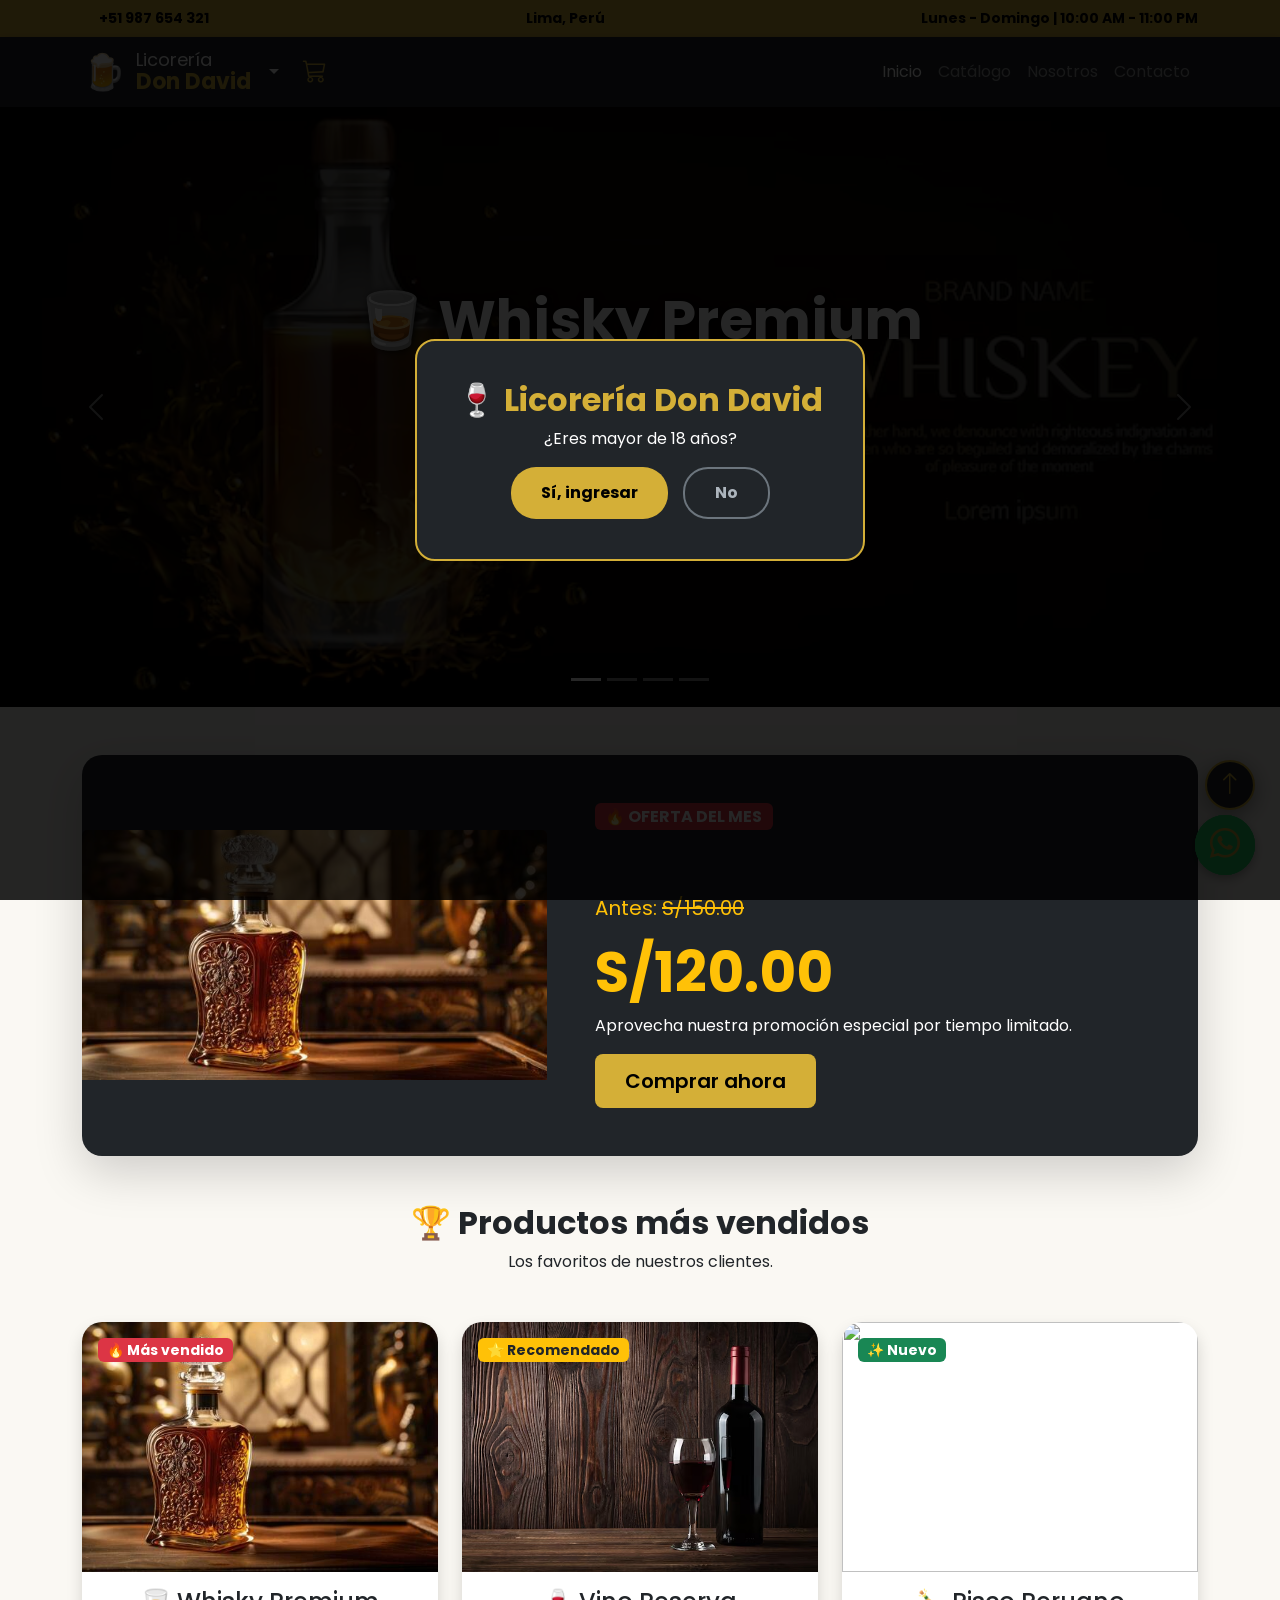
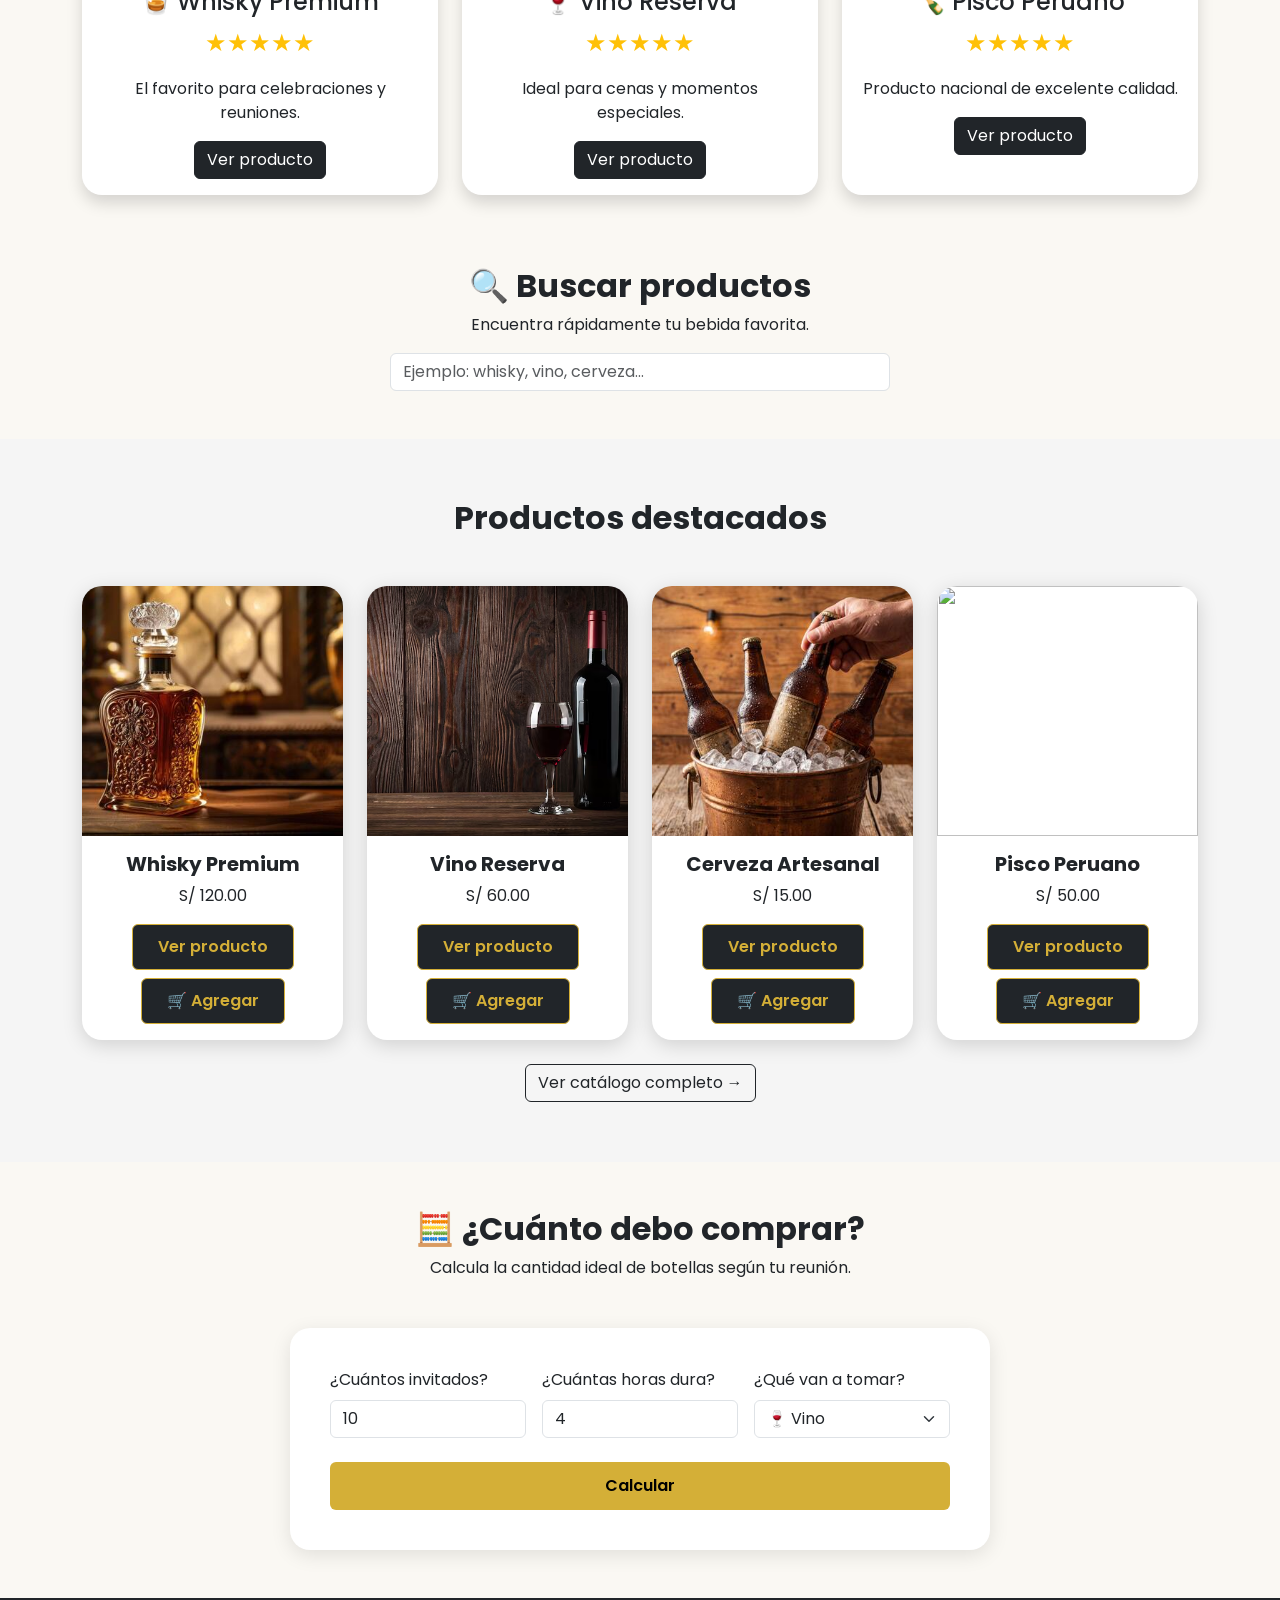
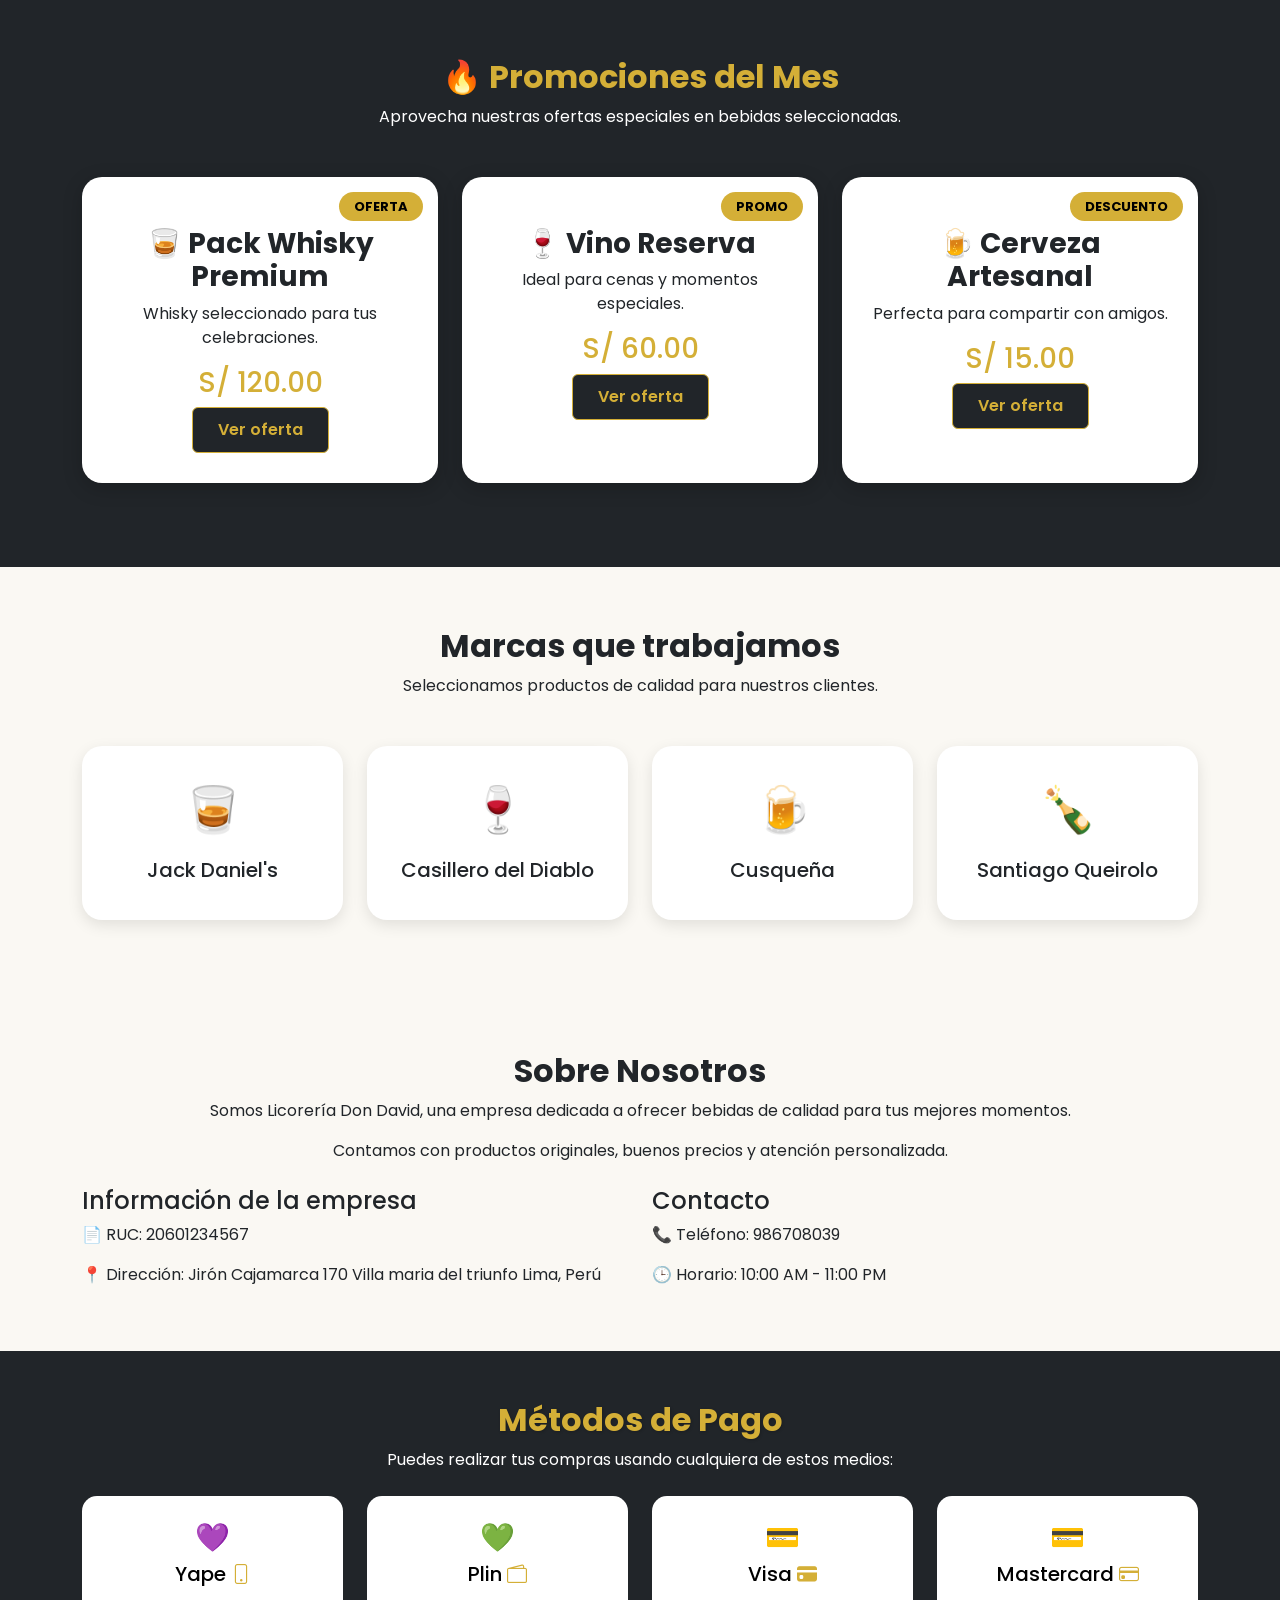
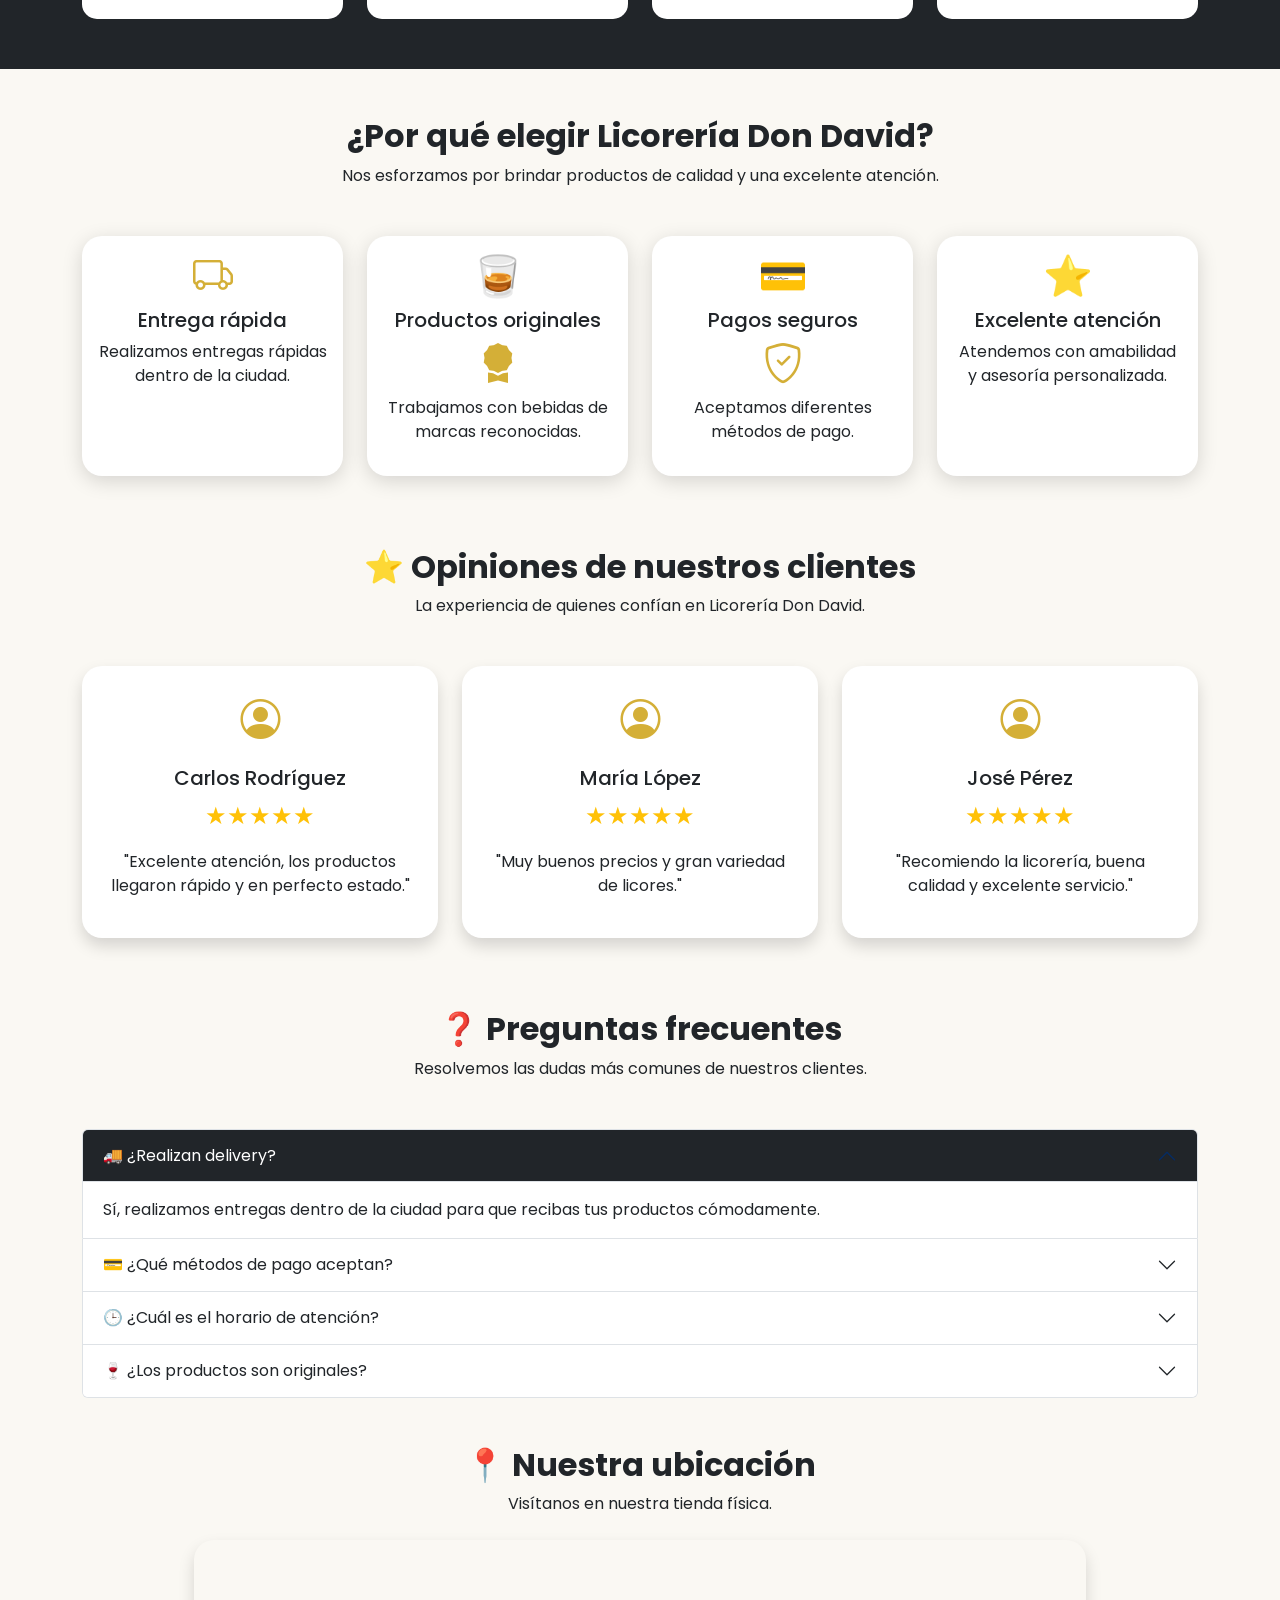
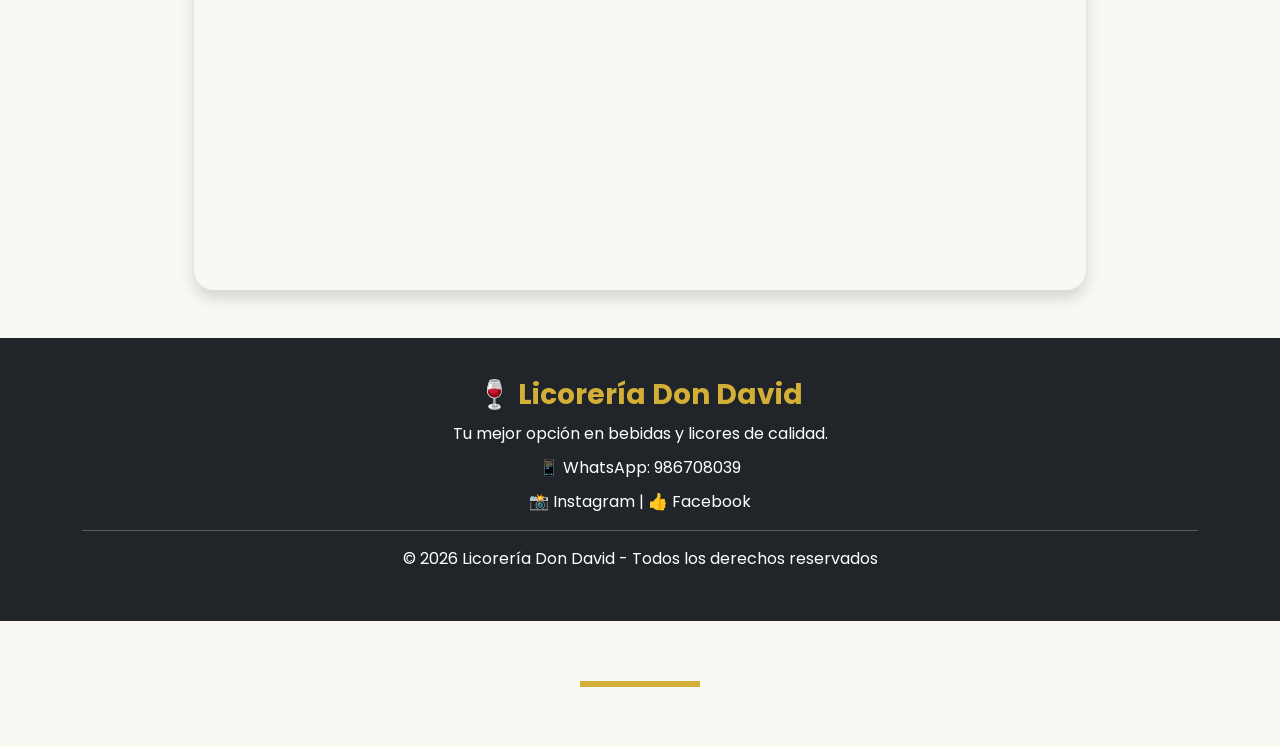
==== index.html @ 9a4f680a "Borrando 4 pag viejas" ====
<!DOCTYPE html>
<html lang="es">

<head>
    <meta charset="UTF-8">
    <meta name="viewport" content="width=device-width, initial-scale=1.0">

    <title>Licorería Don David</title>
    <link rel="icon" type="image/svg+xml" href="favicon.svg">
    
    

    <!-- Bootstrap -->
    <link href="https://cdn.jsdelivr.net/npm/bootstrap@5.3.7/dist/css/bootstrap.min.css" rel="stylesheet">
<!-- Bootstrap Icons -->

<link rel="stylesheet" href="https://cdn.jsdelivr.net/npm/bootstrap-icons@1.11.3/font/bootstrap-icons.min.css">
    <!-- Fuente Google -->
<link rel="preconnect" href="https://fonts.googleapis.com">
<link rel="preconnect" href="https://fonts.gstatic.com" crossorigin>

<link href="https://fonts.googleapis.com/css2?family=Poppins:wght@300;400;500;600;700&display=swap" rel="stylesheet">
    <!-- CSS -->
    <link rel="stylesheet" href="style.css">
</head>

<body>
    <!-- AVISO DE EDAD -->

<div id="avisoEdad">

    <div class="aviso-contenido">

        <h2>
            🍷 Licorería Don David
        </h2>

        <p>
            ¿Eres mayor de 18 años?
        </p>

        <div class="aviso-botones">

            <button onclick="aceptarEdad()">
                Sí, ingresar
            </button>

            <button onclick="rechazarEdad()" class="btn-no-edad">
                No
            </button>

        </div>

    </div>

</div>

    <!-- BARRA SUPERIOR -->

<div class="top-bar">

    <div class="container d-flex justify-content-between">

        <span>
<i class="bi bi-telephone-fill"></i>
+51 987 654 321
</span>

<span>
<i class="bi bi-geo-alt-fill"></i>
Lima, Perú
</span>

<span>
<i class="bi bi-clock-fill"></i>
Lunes - Domingo | 10:00 AM - 11:00 PM
</span>

    </div>

</div>

    <!-- MENÚ -->
    <nav class="navbar navbar-expand-lg navbar-dark bg-dark">
        <div class="container">

            <div class="dropdown">

                <a class="navbar-brand logo dropdown-toggle" href="#" role="button" data-bs-toggle="dropdown" aria-expanded="false">

    <span class="logo-icon">
        🍺
    </span>

    <span>
        Licorería
        <strong>
            Don David
        </strong>
    </span>

</a>

                <!-- Contenido (dirección, WhatsApp, horario) lo llena partials.js -->
                <ul class="dropdown-menu dropdown-menu-contacto"></ul>

            </div>

            <button type="button" class="btn-carrito" data-bs-toggle="offcanvas" data-bs-target="#offcanvasCarrito">
                <i class="bi bi-cart3"></i>
                <span class="carrito-contador" id="carritoContador">0</span>
            </button>

            <button class="navbar-toggler" type="button" data-bs-toggle="collapse" data-bs-target="#menu">
                <span class="navbar-toggler-icon"></span>
            </button>

            <div class="collapse navbar-collapse" id="menu">

                <ul class="navbar-nav ms-auto">

                    <li class="nav-item">
                        <a class="nav-link active" href="#inicio">
    Inicio
</a>
                    </li>

                    <li class="nav-item">
                        <a class="nav-link" href="catalogo.html">
    Catálogo
</a>
                    </li>

                    <li class="nav-item">
                        <a class="nav-link" href="#nosotros">
    Nosotros
</a>
                    </li>

                    <li class="nav-item">
                        <a class="nav-link" href="#contacto">
    Contacto
</a>
                    </li>

                </ul>

            </div>

        </div>
    </nav>

    <!-- BANNER PRINCIPAL -->

<!-- CARRUSEL PRINCIPAL -->

<section id="inicio">

<div id="carouselLicoreria" 
class="carousel slide carousel-fade"
data-bs-ride="carousel"
data-bs-interval="4000">

<!-- INDICADORES -->

<div class="carousel-indicators">

<button type="button" 
data-bs-target="#carouselLicoreria"
data-bs-slide-to="0"
class="active">
</button>

<button type="button" 
data-bs-target="#carouselLicoreria"
data-bs-slide-to="1">
</button>

<button type="button" 
data-bs-target="#carouselLicoreria"
data-bs-slide-to="2">
</button>

<button type="button" 
data-bs-target="#carouselLicoreria"
data-bs-slide-to="3">
</button>

</div>

<!-- IMÁGENES -->

<div class="carousel-inner">

<div class="carousel-item active">

<img src="imagenes/banner.jpg"
class="d-block w-100 hero-img">

<div class="carousel-caption">

<h1>
🥃 Whisky Premium
</h1>

<p>
Calidad para tus mejores momentos
</p>

<a href="producto.html?id=whisky"
class="btn btn-warning btn-lg">

Comprar ahora

</a>

</div>

</div>

<div class="carousel-item">

<img src="imagenes/vinoobanner.jpg"
class="d-block w-100 hero-img">

<div class="carousel-caption">

<h1>
🍷 Licorería Don David
</h1>

<p>
Vinos seleccionados para tus mejores momentos
</p>

<a href="#productos"
class="btn btn-warning btn-lg">

Ver productos

</a>

</div>

</div>

<div class="carousel-item">

<img src="imagenes/piscobanner.jpg"
class="d-block w-100 hero-img">

<div class="carousel-caption">

<h1>
🍾 Licorería Don David
</h1>

<p>
Piscos peruanos de calidad para tus mejores momentos
</p>

<a href="#productos"
class="btn btn-warning btn-lg">

Ver productos

</a>

</div>

</div>

<div class="carousel-item">

<img src="imagenes/cervezabanner.jpg"
class="d-block w-100 hero-img">

<div class="carousel-caption">

<h1>
🍺 Licorería Don David
</h1>

<p>
Cervezas seleccionadas para disfrutar cada momento
</p>

<a href="#productos"
class="btn btn-warning btn-lg">

Ver productos

</a>

</div>

</div>

</div>

<!-- BOTONES LATERALES -->

<button class="carousel-control-prev"
type="button"
data-bs-target="#carouselLicoreria"
data-bs-slide="prev">

<span class="carousel-control-prev-icon"></span>

</button>

<button class="carousel-control-next"
type="button"
data-bs-target="#carouselLicoreria"
data-bs-slide="next">

<span class="carousel-control-next-icon"></span>

</button>

</div>

</section>
<!-- OFERTA DEL MES -->

<section class="container my-5">

    <div class="card bg-dark text-white border-0 shadow-lg">

        <div class="row g-0 align-items-center">

            <div class="col-md-5">

                <img src="imagenes/wizky.jpg"
class="card-img-top">

            </div>

            <div class="col-md-7">

                <div class="card-body p-5">

                    <span class="badge bg-danger fs-6 mb-3">
                        🔥 OFERTA DEL MES
                    </span>

                    <h2 class="fw-bold">
                        Jack Daniel's Old No.7
                    </h2>

                    <p class="fs-5 text-warning">
                        Antes:
                        <del>S/150.00</del>
                    </p>

                    <h1 class="display-4 text-warning fw-bold">
                        S/120.00
                    </h1>

                    <p>
                        Aprovecha nuestra promoción especial por tiempo limitado.
                    </p>

                    <a href="producto.html?id=whisky"
                    class="btn btn-warning btn-lg">

                        Comprar ahora

                    </a>

                </div>

            </div>

        </div>

    </div>

</section>
<!-- PRODUCTOS MÁS VENDIDOS -->

<section class="container my-5">

    <div class="text-center mb-5">

        <h2>
            🏆 Productos más vendidos
        </h2>

        <p>
            Los favoritos de nuestros clientes.
        </p>

    </div>

    <div class="row">

        <!-- PRODUCTO 1 -->

        <div class="col-md-4 mb-4">

            <div class="card h-100 shadow">

                <span class="badge bg-danger position-absolute m-3">
                    🔥 Más vendido
                </span>

                <img src="imagenes/wizky.jpg"
class="card-img-top">

                <div class="card-body text-center">

                    <h4>
                        🥃 Whisky Premium
                    </h4>

                    <p class="text-warning fs-4">

                        ★★★★★

                    </p>

                    <p>
                        El favorito para celebraciones y reuniones.
                    </p>

                    <a href="producto.html?id=whisky"
                    class="btn btn-dark">

                        Ver producto

                    </a>

                </div>

            </div>

        </div>

        <!-- PRODUCTO 2 -->

        <div class="col-md-4 mb-4">

            <div class="card h-100 shadow">

                <span class="badge bg-warning text-dark position-absolute m-3">
                    ⭐ Recomendado
                </span>

                <img src="imagenes/vinoki.jpg"
class="card-img-top">

                <div class="card-body text-center">

                    <h4>
                        🍷 Vino Reserva
                    </h4>

                    <p class="text-warning fs-4">

                        ★★★★★

                    </p>

                    <p>
                        Ideal para cenas y momentos especiales.
                    </p>

                    <a href="producto.html?id=vino"
                    class="btn btn-dark">

                        Ver producto

                    </a>

                </div>

            </div>

        </div>

        <!-- PRODUCTO 3 -->

        <div class="col-md-4 mb-4">

            <div class="card h-100 shadow">

                <span class="badge bg-success position-absolute m-3">

                    ✨ Nuevo

                </span>

                <img src="imagenes/piscano.png"
class="card-img-top">

                <div class="card-body text-center">

                    <h4>
                        🍾 Pisco Peruano
                    </h4>

                    <p class="text-warning fs-4">

                        ★★★★★

                    </p>

                    <p>
                        Producto nacional de excelente calidad.
                    </p>

                    <a href="producto.html?id=pisco"
                    class="btn btn-dark">

                        Ver producto

                    </a>

                </div>

            </div>

        </div>

    </div>

</section>
<!-- BUSCADOR DE PRODUCTOS -->

<section class="container my-5">

    <div class="text-center">

        <h2>
            🔍 Buscar productos
        </h2>

        <p>
            Encuentra rápidamente tu bebida favorita.
        </p>

        <input 
        type="text"
        id="buscador"
        class="form-control mx-auto"
        placeholder="Ejemplo: whisky, vino, cerveza..."
        style="max-width:500px;">

    </div>

</section>
<!-- PRODUCTOS -->
<!-- Las tarjetas ya NO están escritas a mano aquí: script.js las
     dibuja dentro de #grillaProductos a partir del arreglo
     PRODUCTOS (y, más adelante, de Supabase). Así, agregar un
     producto nuevo es agregar una línea en script.js (o una fila
     en Supabase) en vez de copiar y pegar una tarjeta entera. -->

<section class="productos" id="productos">

    <div class="container">

        <h2 class="text-center mb-5">
            Productos destacados
        </h2>

        <div class="row" id="grillaProductos">
            <!-- JS: renderizarGrillaProductos() en script.js -->
        </div>

        <div class="text-center mt-4">
            <a href="catalogo.html" class="btn btn-outline-dark">Ver catálogo completo →</a>
        </div>

    </div>

</section>
<!-- CALCULADORA: ¿CUÁNTO DEBO COMPRAR? -->

<section class="container my-5" id="calculadora">

    <div class="text-center mb-5">
        <h2>🧮 ¿Cuánto debo comprar?</h2>
        <p>Calcula la cantidad ideal de botellas según tu reunión.</p>
    </div>

    <div class="calculadora-card mx-auto">

        <div class="row g-3">

            <div class="col-md-4">
                <label class="form-label" for="calcInvitados">¿Cuántos invitados?</label>
                <input type="number" id="calcInvitados" class="form-control" min="1" value="10">
            </div>

            <div class="col-md-4">
                <label class="form-label" for="calcHoras">¿Cuántas horas dura?</label>
                <input type="number" id="calcHoras" class="form-control" min="1" value="4">
            </div>

            <div class="col-md-4">
                <label class="form-label" for="calcTipo">¿Qué van a tomar?</label>
                <select id="calcTipo" class="form-select">
                    <option value="vino">🍷 Vino</option>
                    <option value="whisky">🥃 Whisky</option>
                    <option value="pisco">🍾 Pisco</option>
                    <option value="cerveza">🍺 Cerveza</option>
                </select>
            </div>

        </div>

        <button type="button" class="btn btn-warning w-100 mt-4" id="btnCalcular">Calcular</button>

        <div id="resultadoCalculadora" class="resultado-calculadora mt-4" style="display:none;"></div>

    </div>

</section>
<!-- PROMOCIONES DEL MES -->

<section class="promociones">

    <div class="container">

        <div class="text-center mb-5">

            <h2>
                🔥 Promociones del Mes
            </h2>

            <p>
                Aprovecha nuestras ofertas especiales en bebidas seleccionadas.
            </p>

        </div>

        <div class="row">

            <div class="col-md-4 mb-4">

                <div class="promo-card">

                    <span class="etiqueta">
                        OFERTA
                    </span>

                    <h3>
                        🥃 Pack Whisky Premium
                    </h3>

                    <p>
                        Whisky seleccionado para tus celebraciones.
                    </p>

                    <h4>
                        S/ 120.00
                    </h4>

                    <a href="producto.html?id=whisky" class="btn btn-producto">
                        Ver oferta
                    </a>

                </div>

            </div>

            <div class="col-md-4 mb-4">

                <div class="promo-card">

                    <span class="etiqueta">
                        PROMO
                    </span>

                    <h3>
                        🍷 Vino Reserva
                    </h3>

                    <p>
                        Ideal para cenas y momentos especiales.
                    </p>

                    <h4>
                        S/ 60.00
                    </h4>

                    <a href="producto.html?id=vino" class="btn btn-producto">
                        Ver oferta
                    </a>

                </div>

            </div>

            <div class="col-md-4 mb-4">

                <div class="promo-card">

                    <span class="etiqueta">
                        DESCUENTO
                    </span>

                    <h3>
                        🍺 Cerveza Artesanal
                    </h3>

                    <p>
                        Perfecta para compartir con amigos.
                    </p>

                    <h4>
                        S/ 15.00
                    </h4>

                    <a href="producto.html?id=cerveza" class="btn btn-producto">
                        Ver oferta
                    </a>

                </div>

            </div>

        </div>

    </div>

</section>
<!-- MARCAS -->

<section class="marcas">

    <div class="container text-center">

        <h2>
            Marcas que trabajamos
        </h2>

        <p>
            Seleccionamos productos de calidad para nuestros clientes.
        </p>

        <div class="row mt-5">

            <div class="col-md-3 mb-4">

                <div class="marca-card">

                    🥃

                    <h5>
                        Jack Daniel's
                    </h5>

                </div>

            </div>

            <div class="col-md-3 mb-4">

                <div class="marca-card">

                    🍷

                    <h5>
                        Casillero del Diablo
                    </h5>

                </div>

            </div>

            <div class="col-md-3 mb-4">

                <div class="marca-card">

                    🍺

                    <h5>
                        Cusqueña
                    </h5>

                </div>

            </div>

            <div class="col-md-3 mb-4">

                <div class="marca-card">

                    🍾

                    <h5>
                        Santiago Queirolo
                    </h5>

                </div>

            </div>

        </div>

    </div>

</section>

<!-- SOBRE NOSOTROS -->

<section class="container my-5" id="nosotros">

    <div class="text-center">

        <h2>
            Sobre Nosotros
        </h2>

        <p>
            Somos Licorería Don David, una empresa dedicada
            a ofrecer bebidas de calidad para tus mejores momentos.
        </p>

        <p>
            Contamos con productos originales, buenos precios
            y atención personalizada.
        </p>

    </div>

    <div class="row mt-4">

        <div class="col-md-6">

            <h4>
                Información de la empresa
            </h4>

            <p>
                📄 RUC: 20601234567
            </p>

            <p>
                📍 Dirección: Jirón Cajamarca 170 Villa maria del triunfo Lima, Perú
            </p>

        </div>

        <div class="col-md-6">

            <h4>
                Contacto
            </h4>

            <p>
                📞 Teléfono: 986708039
            </p>

            <p>
                🕒 Horario: 10:00 AM - 11:00 PM
            </p>

        </div>

    </div>

</section>

<!-- METODOS DE PAGO -->

<section class="pagos">

    <div class="container text-center">

        <h2 class="titulo-dorado">
    Métodos de Pago
</h2>

        <p>
            Puedes realizar tus compras usando cualquiera de estos medios:
        </p>

        <div class="row mt-4">

            <div class="col-md-3">

                <div class="pago-card">

                    <h3>
                        💜
                        
                    </h3>

                    <h5>
                        Yape
                        <i class="bi bi-phone"></i>
                    </h5>

                </div>

            </div>

            <div class="col-md-3">

                <div class="pago-card">

                    <h3>
                        💚
                        
                    </h3>

                    <h5>
                        Plin
                        <i class="bi bi-wallet2"></i>
                    </h5>

                </div>

            </div>

            <div class="col-md-3">

                <div class="pago-card">

                    <h3>
                        💳
                    </h3>

                    <h5>
                        Visa
                        <i class="bi bi-credit-card-fill"></i>
                    </h5>

                </div>

            </div>

            <div class="col-md-3">

                <div class="pago-card">

                    <h3>
                        💳
                    </h3>

                    <h5>
                        Mastercard
                        <i class="bi bi-credit-card"></i>
                    </h5>

                </div>

            </div>

        </div>

    </div>

</section>

<!-- POR QUÉ ELEGIRNOS -->

<section class="container my-5">

    <div class="text-center">

        <h2>¿Por qué elegir Licorería Don David?</h2>

        <p class="mb-5">
            Nos esforzamos por brindar productos de calidad y una excelente atención.
        </p>

    </div>

    <div class="row text-center">

        <div class="col-md-3 mb-4">

            <div class="card h-100 p-3">

                <h1>
<i class="bi bi-truck"></i>
</h1>

                <h5>Entrega rápida</h5>
                

                <p>Realizamos entregas rápidas dentro de la ciudad.</p>

            </div>

        </div>

        <div class="col-md-3 mb-4">

            <div class="card h-100 p-3">

                <h1>🥃</h1>

                <h5>Productos originales</h5>
                <h1>
<i class="bi bi-award-fill"></i>
</h1>

                <p>Trabajamos con bebidas de marcas reconocidas.</p>

            </div>

        </div>

        <div class="col-md-3 mb-4">

            <div class="card h-100 p-3">

                <h1>💳</h1>

                <h5>Pagos seguros</h5>
                <h1>
<i class="bi bi-shield-check"></i>
</h1>

                <p>Aceptamos diferentes métodos de pago.</p>

            </div>

        </div>

        <div class="col-md-3 mb-4">

            <div class="card h-100 p-3">

                <h1>⭐</h1>

                <h5>Excelente atención</h5>
                

                <p>Atendemos con amabilidad y asesoría personalizada.</p>

            </div>

        </div>

    </div>

</section>
<!-- TESTIMONIOS -->

<section class="container my-5">

    <div class="text-center mb-5">

        <h2>
            ⭐ Opiniones de nuestros clientes
        </h2>

        <p>
            La experiencia de quienes confían en Licorería Don David.
        </p>

    </div>

    <div class="row">

        <div class="col-md-4 mb-4">

            <div class="card shadow h-100 p-4 text-center">

                <div class="mb-3">

                    <i class="bi bi-person-circle fs-1"></i>

                </div>

                <h5>
                    Carlos Rodríguez
                </h5>

                <p class="text-warning fs-4">
                    ★★★★★
                </p>

                <p>
                    "Excelente atención, los productos llegaron
                    rápido y en perfecto estado."
                </p>

            </div>

        </div>

        <div class="col-md-4 mb-4">

            <div class="card shadow h-100 p-4 text-center">

                <div class="mb-3">

                    <i class="bi bi-person-circle fs-1"></i>

                </div>

                <h5>
                    María López
                </h5>

                <p class="text-warning fs-4">
                    ★★★★★
                </p>

                <p>
                    "Muy buenos precios y gran variedad
                    de licores."
                </p>

            </div>

        </div>

        <div class="col-md-4 mb-4">

            <div class="card shadow h-100 p-4 text-center">

                <div class="mb-3">

                    <i class="bi bi-person-circle fs-1"></i>

                </div>

                <h5>
                    José Pérez
                </h5>

                <p class="text-warning fs-4">
                    ★★★★★
                </p>

                <p>
                    "Recomiendo la licorería, buena calidad
                    y excelente servicio."
                </p>

            </div>

        </div>

    </div>

</section>
<!-- PREGUNTAS FRECUENTES -->

<section class="container my-5">

    <div class="text-center mb-5">

        <h2>
            ❓ Preguntas frecuentes
        </h2>

        <p>
            Resolvemos las dudas más comunes de nuestros clientes.
        </p>

    </div>

    <div class="accordion" id="preguntas">

        <!-- PREGUNTA 1 -->

        <div class="accordion-item">

            <h2 class="accordion-header">

                <button class="accordion-button"
                type="button"
                data-bs-toggle="collapse"
                data-bs-target="#pregunta1">

                    🚚 ¿Realizan delivery?

                </button>

            </h2>

            <div id="pregunta1"
            class="accordion-collapse collapse show"
            data-bs-parent="#preguntas">

                <div class="accordion-body">

                    Sí, realizamos entregas dentro de la ciudad
                    para que recibas tus productos cómodamente.

                </div>

            </div>

        </div>

        <!-- PREGUNTA 2 -->

        <div class="accordion-item">

            <h2 class="accordion-header">

                <button class="accordion-button collapsed"
                type="button"
                data-bs-toggle="collapse"
                data-bs-target="#pregunta2">

                    💳 ¿Qué métodos de pago aceptan?

                </button>

            </h2>

            <div id="pregunta2"
            class="accordion-collapse collapse"
            data-bs-parent="#preguntas">

                <div class="accordion-body">

                    Aceptamos Yape, Plin, Visa y Mastercard.

                </div>

            </div>

        </div>

        <!-- PREGUNTA 3 -->

        <div class="accordion-item">

            <h2 class="accordion-header">

                <button class="accordion-button collapsed"
                type="button"
                data-bs-toggle="collapse"
                data-bs-target="#pregunta3">

                    🕒 ¿Cuál es el horario de atención?

                </button>

            </h2>

            <div id="pregunta3"
            class="accordion-collapse collapse"
            data-bs-parent="#preguntas">

                <div class="accordion-body">

                    Atendemos todos los días de
                    10:00 AM a 11:00 PM.

                </div>

            </div>

        </div>

        <!-- PREGUNTA 4 -->

        <div class="accordion-item">

            <h2 class="accordion-header">

                <button class="accordion-button collapsed"
                type="button"
                data-bs-toggle="collapse"
                data-bs-target="#pregunta4">

                    🍷 ¿Los productos son originales?

                </button>

            </h2>

            <div id="pregunta4"
            class="accordion-collapse collapse"
            data-bs-parent="#preguntas">

                <div class="accordion-body">

                    Sí, trabajamos con productos de calidad
                    y marcas reconocidas.

                </div>

            </div>

        </div>

    </div>

</section>
<!-- UBICACIÓN -->

<section class="container my-5">

    <div class="text-center mb-4">

        <h2>
            📍 Nuestra ubicación
        </h2>

        <p>
            Visítanos en nuestra tienda física.
        </p>

    </div>

    <div class="mapa-container mx-auto shadow">

    <iframe 
    src="https://www.google.com/maps?q=Jiron+Cajamarca+170+Villa+Maria+del+Triunfo&output=embed"
    style="border:0;"
    allowfullscreen=""
    loading="lazy">
    </iframe>

</div>

</section>

<!-- FOOTER -->

<footer class="footer" id="contacto">

    <div class="container text-center">

        <h3>
            🍷 Licorería Don David
        </h3>

        <p>
            Tu mejor opción en bebidas y licores de calidad.
        </p>

        <p>
            📱 WhatsApp: 986708039
        </p>

        <p>
            📸 Instagram | 👍 Facebook
        </p>

        <hr>

        <p>
            © 2026 Licorería Don David - Todos los derechos reservados
        </p>

    </div>

</footer>

<!-- CARRITO, WHATSAPP Y VOLVER ARRIBA -->
<!-- Este contenido lo inserta partials.js (mismo panel en las 5 páginas) -->
<div id="widgets-compartidos"></div>

    <!-- Bootstrap JS -->
    <script src="https://cdn.jsdelivr.net/npm/bootstrap@5.3.7/dist/js/bootstrap.bundle.min.js"></script>
    <!-- Supabase (opcional, ver script.js) -->
    <script src="https://cdn.jsdelivr.net/npm/@supabase/supabase-js@2"></script>
    <script src="config.js"></script>
    <script src="partials.js"></script>
    <script src="script.js"></script>
    <!-- <script src="script.js"></script> -->
 
    <hr class="separador">
</body>

</html>
---- style.css ----
body {

    font-family: Arial, sans-serif;

}


/* BANNER */

.hero{

    background:
    linear-gradient(rgba(0,0,0,.65),rgba(0,0,0,.65)),
    url("imagenes/banner.jpg");

    background-size:cover;

    background-position:center;

    color:white;

    padding:140px 0;

}


.hero h1,
.hero p,
.hero a{

    animation: aparecer 1.2s ease;

}


@keyframes aparecer{

    from{

        opacity:0;

        transform:translateY(30px);

    }


    to{

        opacity:1;

        transform:translateY(0);

    }

}



.hero h1 {

    font-size: 50px;

    font-weight: bold;

}


.hero p {

    font-size: 22px;

}

/* PRODUCTOS */

.productos {

    padding: 60px 0;

    background: #f5f5f5;

}


.card {

    border: none;

    border-radius: 20px;

    overflow: hidden;

    transition: 0.4s;

    box-shadow: 0 5px 20px rgba(0,0,0,0.15);
    .card{

    transition:.4s;

}


.card:hover{

    transform:translateY(-10px);

    box-shadow:0 15px 30px rgba(0,0,0,.25);

}

}


.card:hover {

    transform: translateY(-15px);

    box-shadow: 0 15px 30px rgba(0,0,0,0.3);

}


.card:hover {

    transform: translateY(-10px);

}


.card img {

    height: 250px;

    object-fit: cover;

}


.card-title {

    font-weight: bold;

}

/* METODOS DE PAGO */

.pagos {

    background: #111;

    color: white;

    padding: 60px 0;

}


.pago-card {

    background: white;

    color: black;

    padding: 25px;

    border-radius: 15px;

    transition: 0.3s;

}


.pago-card:hover {

    transform: translateY(-8px);

}

/* FOOTER */

.footer {

    background: #000;

    color: white;

    padding: 40px 0;

}


.footer h3 {

    color: #d4af37;

}


.footer p {

    margin: 10px;

}

/* BOTON WHATSAPP */

.whatsapp {

    position: fixed;

    bottom: 25px;

    right: 25px;

    background: #25D366;

    color: white;

    width: 60px;

    height: 60px;

    border-radius: 50%;

    display: flex;

    justify-content: center;

    align-items: center;

    font-size: 30px;

    text-decoration: none;

    box-shadow: 0px 4px 10px rgba(0,0,0,0.3);

    animation: latido 2s infinite;

}
.whatsapp::before,
.whatsapp::after {
    content: "";
    position: absolute;
    top: 0;
    left: 0;
    width: 100%;
    height: 100%;
    border-radius: 50%;
    background: #25D366;
    z-index: -1;
    animation: onda-whatsapp 2s ease-out infinite;
}

.whatsapp::after {
    animation-delay: 1s;
}


.whatsapp:hover {

    transform: scale(1.1);

}

/* BOTONES */

.btn-warning {

    background: #d4af37;

    border: none;

    color: black;

    font-weight: bold;

}


.btn-warning:hover {

    background: #b8962e;

}

h1, h2 {

    font-weight: bold;

}


h2 {

    color: #b8860b;

}

/* BOTON DE COMPRA */

.btn-warning {

    background-color: #d4af37;

    border-color: #d4af37;

    color: #000;

    font-weight: bold;

    padding: 12px 30px;

}


.btn-warning:hover {

    background-color: #b8962e;

    border-color: #b8962e;

    transform: scale(1.05);

}

/* BARRA SUPERIOR */

.top-bar{

    background:#d4af37;

    color:black;

    font-size:14px;

    padding:8px 0;

    font-weight:bold;

}
@media (max-width: 767px) {
    .top-bar .container {
        flex-direction: column;
        gap: 4px;
        text-align: center;
    }
}

.nav-link{

    transition:.3s;

}

.nav-link:hover{

    color:#d4af37 !important;

}

.navbar-brand{

    transition:.3s;

}

.navbar-brand:hover{

    color:#d4af37 !important;

}

.btn-warning{

    transition:.3s;

}

.btn-warning:hover{

    transform:scale(1.08);

}

.separador{

    width:120px;

    margin:60px auto;

    border:3px solid #d4af37;

    opacity:1;

}
/* FUENTE GENERAL */

*{
    font-family: 'Poppins', sans-serif;
}
/* MENÚ FIJO */

.navbar{

    position: sticky;

    top: 0;

    z-index: 1000;

    box-shadow: 0 3px 10px rgba(0,0,0,.25);

}
.card img{

    transition:.5s;

}

.card:hover img{

    transform:scale(1.08);

}
@keyframes latido{

    0%{
        transform:scale(1);
    }

    50%{
        transform:scale(1.15);
    }

    100%{
        transform:scale(1);
    }

}
@keyframes onda-whatsapp {
    0% {
        transform: scale(1);
        opacity: 0.7;
    }
    100% {
        transform: scale(1.9);
        opacity: 0;
    }
}

/* OFERTA DEL MES */

.card{

    transition: .4s ease;

}

.card:hover{

    transform: translateY(-8px);

    box-shadow: 0 15px 35px rgba(0,0,0,.25);

}
/* ICONOS */

i{

    color:#d4af37;

}
/* CARRUSEL */

.hero-img{

    height:600px;

    object-fit:cover;

    filter:brightness(45%);

}



.carousel-caption{

    top:50%;

    transform:translateY(-50%);

}


.carousel-caption h1{

    font-size:55px;

    font-weight:700;

}
.carousel-caption h1{

    color:white;

    text-shadow:2px 2px 8px black;

}



.carousel-caption p{

    font-size:22px;

}


.carousel-caption .btn{

    margin-top:20px;

}
@media (max-width: 767px) {
    .carousel-caption h1 {
        font-size: 28px;
    }
    .carousel-caption p {
        font-size: 15px;
    }
    .carousel-caption .btn {
        margin-top: 10px;
    }
}
/* PRODUCTOS MÁS VENDIDOS */


.card{

    overflow:hidden;

}


.card img{

    height:250px;

    object-fit:cover;

}


.badge{

    z-index:2;

    font-size:14px;

}
/* TESTIMONIOS */


.bi-person-circle{

    color:#d4af37;

}


.card:hover{

    transform:translateY(-8px);

}
/* PREGUNTAS FRECUENTES */


.accordion-button:not(.collapsed){

    background-color:#212529;

    color:white;

}


.accordion-button:focus{

    box-shadow:none;

}
/* MAPA */

iframe{

    border-radius:20px;

}
/* MAPA */

.mapa-container{

    width:80%;

    height:350px;

    overflow:hidden;

    border-radius:20px;

}


.mapa-container iframe{

    width:100%;

    height:100%;

}
/* BOTÓN VOLVER ARRIBA */

.volver-arriba{

    position:fixed;

    bottom:90px;

    right:25px;

    width:50px;

    height:50px;

    background:#212529;

    color:#d4af37;

    border:2px solid #d4af37;

    border-radius:50%;

    display:flex;

    justify-content:center;

    align-items:center;

    text-decoration:none;

    font-size:24px;

    box-shadow:0 5px 20px rgba(0,0,0,.4);

    transition:.3s;

}


.volver-arriba:hover{

    background:#d4af37;

    color:#212529;

    transform:translateY(-8px);

}
/* COLOR DE LA FLECHA */

.volver-arriba i{

    color:#d4af37;

}


.volver-arriba:hover i{

    color:#212529;

}
body{

    font-family: 'Segoe UI', sans-serif;

    background:#faf8f3;

}
h1,h2,h3{

    font-weight:700;

    color:#212529;

}
.btn-warning{

    background:#d4af37;

    border:none;

    color:#000;

    font-weight:600;

}


.btn-warning:hover{

    background:#b8962e;

    color:white;

}
.footer{

    background:#212529;

    color:white;

    padding:40px 0;

}


.footer h3{

    color:#d4af37;

}
.carousel-caption p{

    color:white;

    font-size:22px;

    text-shadow:1px 1px 5px black;

}
.titulo-seccion{

    color:#212529;

    font-weight:700;

    position:relative;

}
.titulo-seccion::after{

    content:"";

    display:block;

    width:70px;

    height:4px;

    background:#d4af37;

    margin:15px auto;

    border-radius:10px;

}
/* TITULOS ESPECIALES */

.titulo-dorado{

    color:#d4af37 !important;

    font-weight:700;

    text-shadow:1px 1px 3px rgba(0,0,0,0.2);

}
.pagos{

    background:#212529;

    color:white;

    padding:50px 0;

}
/* TARJETAS DE PRODUCTOS */


.producto-card{

    border:none;

    border-radius:20px;

    overflow:hidden;

    box-shadow:0 5px 20px rgba(0,0,0,.15);

    transition:.4s;

}



.producto-card:hover{

    transform:translateY(-12px);

    box-shadow:0 15px 30px rgba(0,0,0,.25);

    border:2px solid #d4af37;

}



.imagen-producto{

    height:280px;

    object-fit:cover;

    transition:.4s;

}



.producto-card:hover .imagen-producto{

    transform:scale(1.08);

}



/* BOTÓN PRODUCTO */


.btn-producto{

    background:#212529;

    color:#d4af37;

    border:1px solid #d4af37;

    padding:10px 25px;

    font-weight:600;

}



.btn-producto:hover{

    background:#d4af37;

    color:#212529;

}
/* AVISO DE EDAD */


#avisoEdad{

    position:fixed;

    top:0;

    left:0;

    width:100%;

    height:100%;

    background:rgba(0,0,0,.85);

    display:flex;

    justify-content:center;

    align-items:center;

    z-index:9999;

}



.aviso-contenido{

    background:#212529;

    color:white;

    text-align:center;

    padding:40px;

    border-radius:20px;

    border:2px solid #d4af37;

}



.aviso-contenido h2{

    color:#d4af37;

}



.aviso-contenido button{

    background:#d4af37;

    border:none;

    padding:12px 30px;

    border-radius:25px;

    font-weight:bold;

}

.aviso-botones{

    display:flex;

    gap:15px;

    justify-content:center;

    margin-top:10px;

}

.aviso-contenido .btn-no-edad{

    background:transparent;

    border:2px solid #6c757d;

    color:#adb5bd;

}

.aviso-contenido .btn-no-edad:hover{

    background:#6c757d;

    color:white;

}
/* PROMOCIONES */


.promociones{

    background:#212529;

    padding:60px 0;

    color:white;

}



.promociones h2{

    color:#d4af37;

}



.promo-card{

    background:white;

    color:#212529;

    padding:30px;

    border-radius:20px;

    text-align:center;

    height:100%;

    position:relative;

    transition:.4s;

    box-shadow:0 5px 20px rgba(0,0,0,.2);
    .promo-card{

    transition:.4s;

}


.promo-card:hover{

    transform:scale(1.05);

}

}



.promo-card:hover{

    transform:translateY(-10px);

    border:2px solid #d4af37;

}



.promo-card h3{

    margin-top:20px;

}



.promo-card h4{

    color:#d4af37;

    font-size:28px;

}



.etiqueta{

    position:absolute;

    top:15px;

    right:15px;

    background:#d4af37;

    color:black;

    padding:5px 15px;

    border-radius:20px;

    font-weight:bold;

    font-size:13px;

}
/* MARCAS */


.marcas{

    padding:60px 0;

    background:#faf8f3;

}



.marcas h2{

    color:#212529;

}



.marca-card{

    background:white;

    padding:30px;

    border-radius:20px;

    font-size:45px;

    box-shadow:0 5px 15px rgba(0,0,0,.1);

    transition:.3s;
    .marca-card{

    transition:.4s;

}


.marca-card:hover{

    transform:rotate(2deg) scale(1.05);

}

}



.marca-card h5{

    margin-top:15px;

}



.marca-card:hover{

    transform:translateY(-10px);

    border:2px solid #d4af37;

}
/* LOGO */


.logo{

    display:flex;

    align-items:center;

    gap:10px;

    color:white !important;

    font-size:18px;

    line-height:1.1;

}



.logo strong{

    display:block;

    color:#d4af37;

    font-size:22px;

}



.logo-icon{

    font-size:35px;

}
.producto-img{
    max-width: 510px;
    width: 100%;
    display: block;
    margin: 0 auto;
}
/* ============================================================
   CARRITO DE COMPRAS
   ============================================================ */
.btn-carrito {
    position: relative;
    background: none;
    border: none;
    color: #d4af37;
    font-size: 24px;
    padding: 8px;
    line-height: 1;
}

.carrito-contador {
    position: absolute;
    top: -2px;
    right: -2px;
    background: #d4af37;
    color: #212529;
    font-size: 11px;
    font-weight: bold;
    min-width: 18px;
    height: 18px;
    border-radius: 50%;
    display: none;
    align-items: center;
    justify-content: center;
    padding: 0 4px;
}

.carrito-item-img {
    width: 60px;
    height: 60px;
    object-fit: cover;
    border-radius: 10px;
}

.btn-qty {
    width: 28px;
    height: 28px;
    border-radius: 50%;
    border: 1px solid #d4af37;
    background: transparent;
    color: #d4af37;
    font-weight: bold;
    line-height: 1;
    transition: .3s;
}

.btn-qty:hover {
    background: #d4af37;
    color: #212529;
}

.btn-quitar {
    background: none;
    border: none;
    color: #dc3545;
    font-size: 16px;
}

.input-cantidad {
    width: 55px;
    text-align: center;
    border-radius: 8px;
    border: 1px solid #ced4da;
    padding: 4px;
}

.offcanvas #carritoVacio {
    display: none;
}

/* ============================================================
   BARRA MÍNIMA DE LAS PÁGINAS DE PRODUCTO
   ============================================================ */
.mini-header {
    background: #212529;
    padding: 15px 6%;
    position: sticky;
    top: 0;
    z-index: 1000;
    box-shadow: 0 3px 10px rgba(0,0,0,.25);
}

/* ============================================================
   CALCULADORA "¿CUÁNTO DEBO COMPRAR?"
   ============================================================ */
.calculadora-card {
    max-width: 700px;
    background: white;
    border-radius: 20px;
    padding: 40px;
    box-shadow: 0 5px 20px rgba(0,0,0,.1);
}

.resultado-calculadora {
    background: #faf8f3;
    border-left: 4px solid #d4af37;
    border-radius: 10px;
    padding: 20px;
}

/* ============================================================
   MENÚ DESPLEGABLE DE CONTACTO (dirección, WhatsApp, horario)
   ============================================================ */
.dropdown-toggle::after {
    margin-left: 8px;
}

.dropdown-menu-contacto {
    background: #212529;
    border: 1px solid #d4af37;
    border-radius: 12px;
    padding: 8px;
    min-width: 280px;
}

.dropdown-menu-contacto .dropdown-item {
    color: #f5f5f5;
    padding: 10px 12px;
    border-radius: 8px;
    white-space: normal;
}

.dropdown-menu-contacto .dropdown-item:hover,
.dropdown-menu-contacto .dropdown-item:focus {
    background: #d4af37;
    color: #212529;
}

.dropdown-menu-contacto .dropdown-item-text {
    padding: 10px 12px;
    display: block;
}

.dropdown-menu-contacto i {
    width: 18px;
    display: inline-block;
}

/* ============================================================
   HEADER DEL CARRITO (minimizar / vaciar)
   ============================================================ */
.carrito-header-botones {
    display: flex;
    gap: 8px;
}

.btn-carrito-header {
    background: transparent;
    border: none;
    color: white;
    font-size: 18px;
    width: 32px;
    height: 32px;
    border-radius: 50%;
    display: flex;
    align-items: center;
    justify-content: center;
    transition: .3s;
}

.btn-carrito-header:hover {
    background: rgba(255,255,255,.15);
}

/* ============================================================
   CATÁLOGO COMPLETO
   ============================================================ */
.catalogo-buscador {
    max-width: 500px;
}

.pildoras-categoria {
    display: flex;
    gap: 10px;
    overflow-x: auto;
    padding-bottom: 10px;
    -ms-overflow-style: none;
    scrollbar-width: none;
}

.pildoras-categoria::-webkit-scrollbar {
    display: none;
}

.pildora-categoria {
    flex: 0 0 auto;
    background: white;
    border: 1px solid #d4af37;
    color: #212529;
    padding: 8px 18px;
    border-radius: 20px;
    font-size: 14px;
    white-space: nowrap;
    transition: .3s;
}

.pildora-categoria:hover {
    background: #faf3df;
}

.pildora-categoria.activa {
    background: #d4af37;
    color: #212529;
    font-weight: bold;
}

.badge-catalogo {
    position: absolute;
    top: 10px;
    left: 10px;
    z-index: 2;
    font-size: 11px;
}
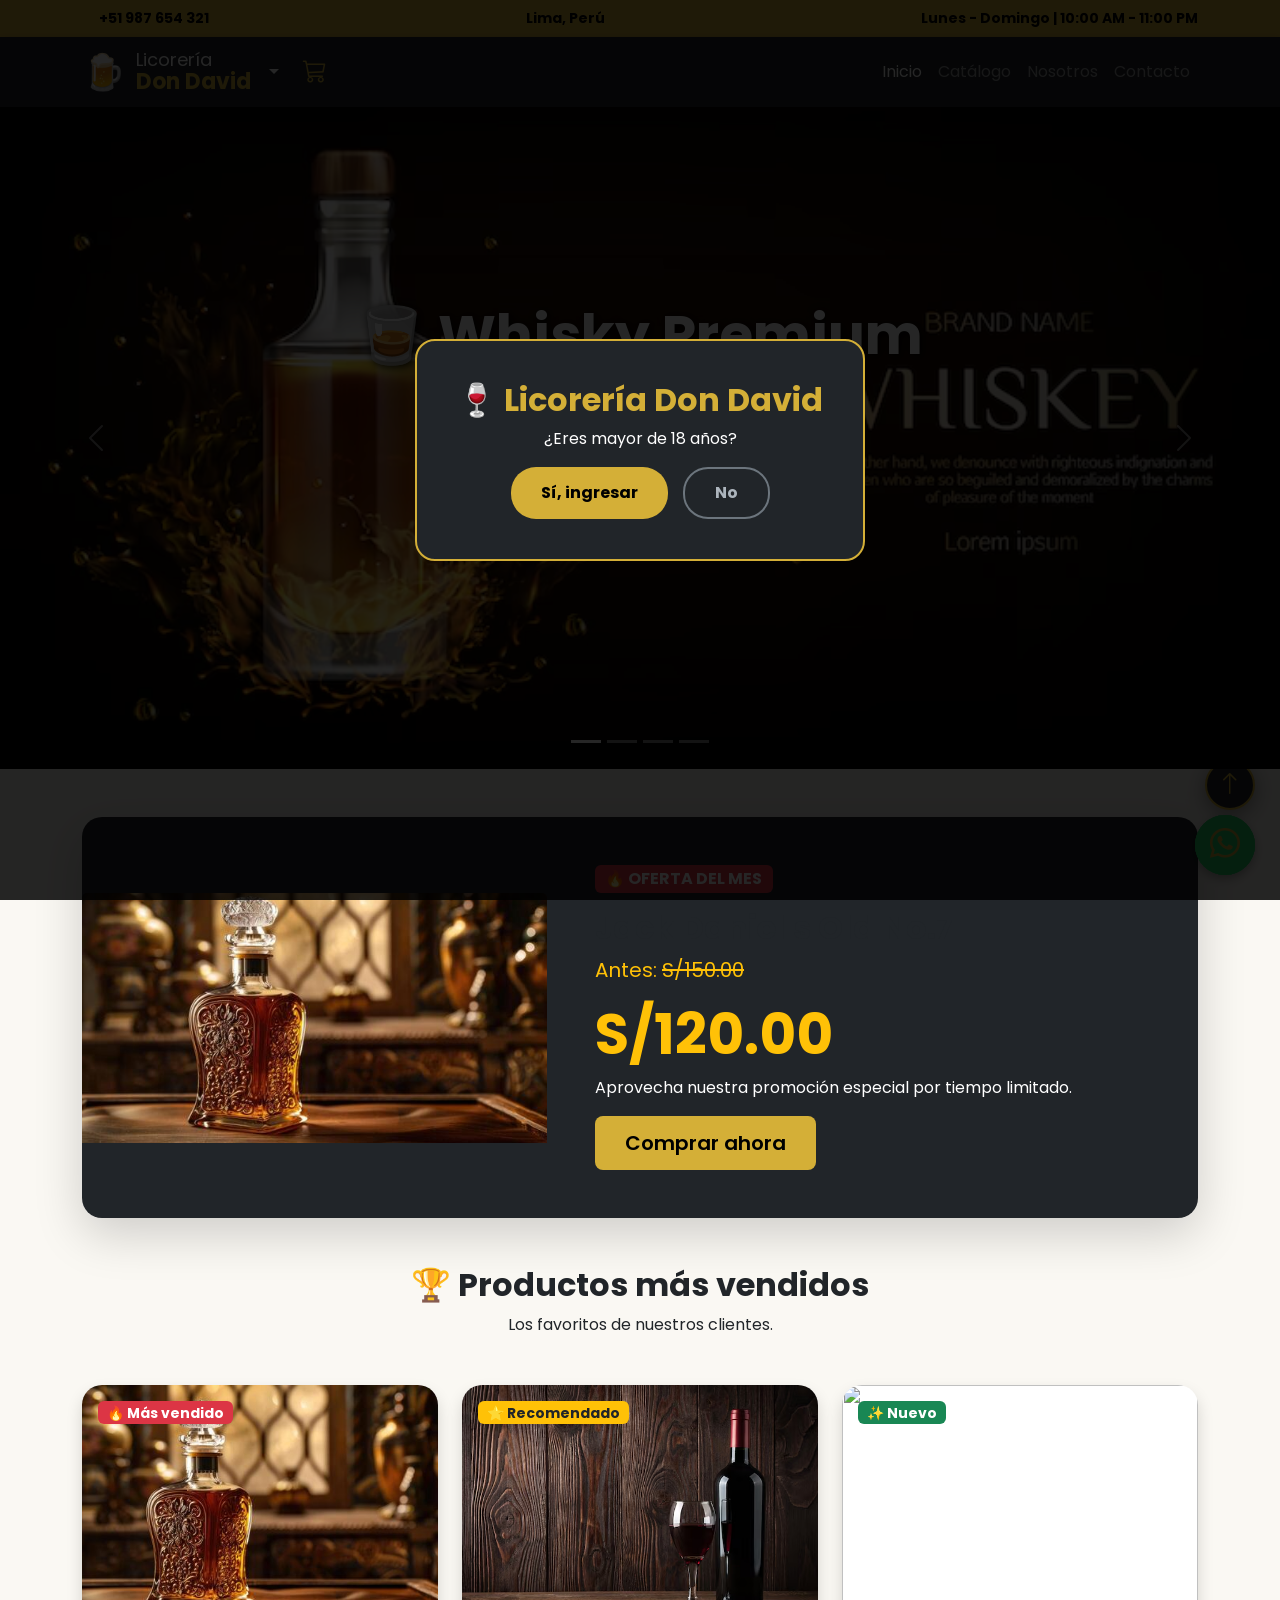
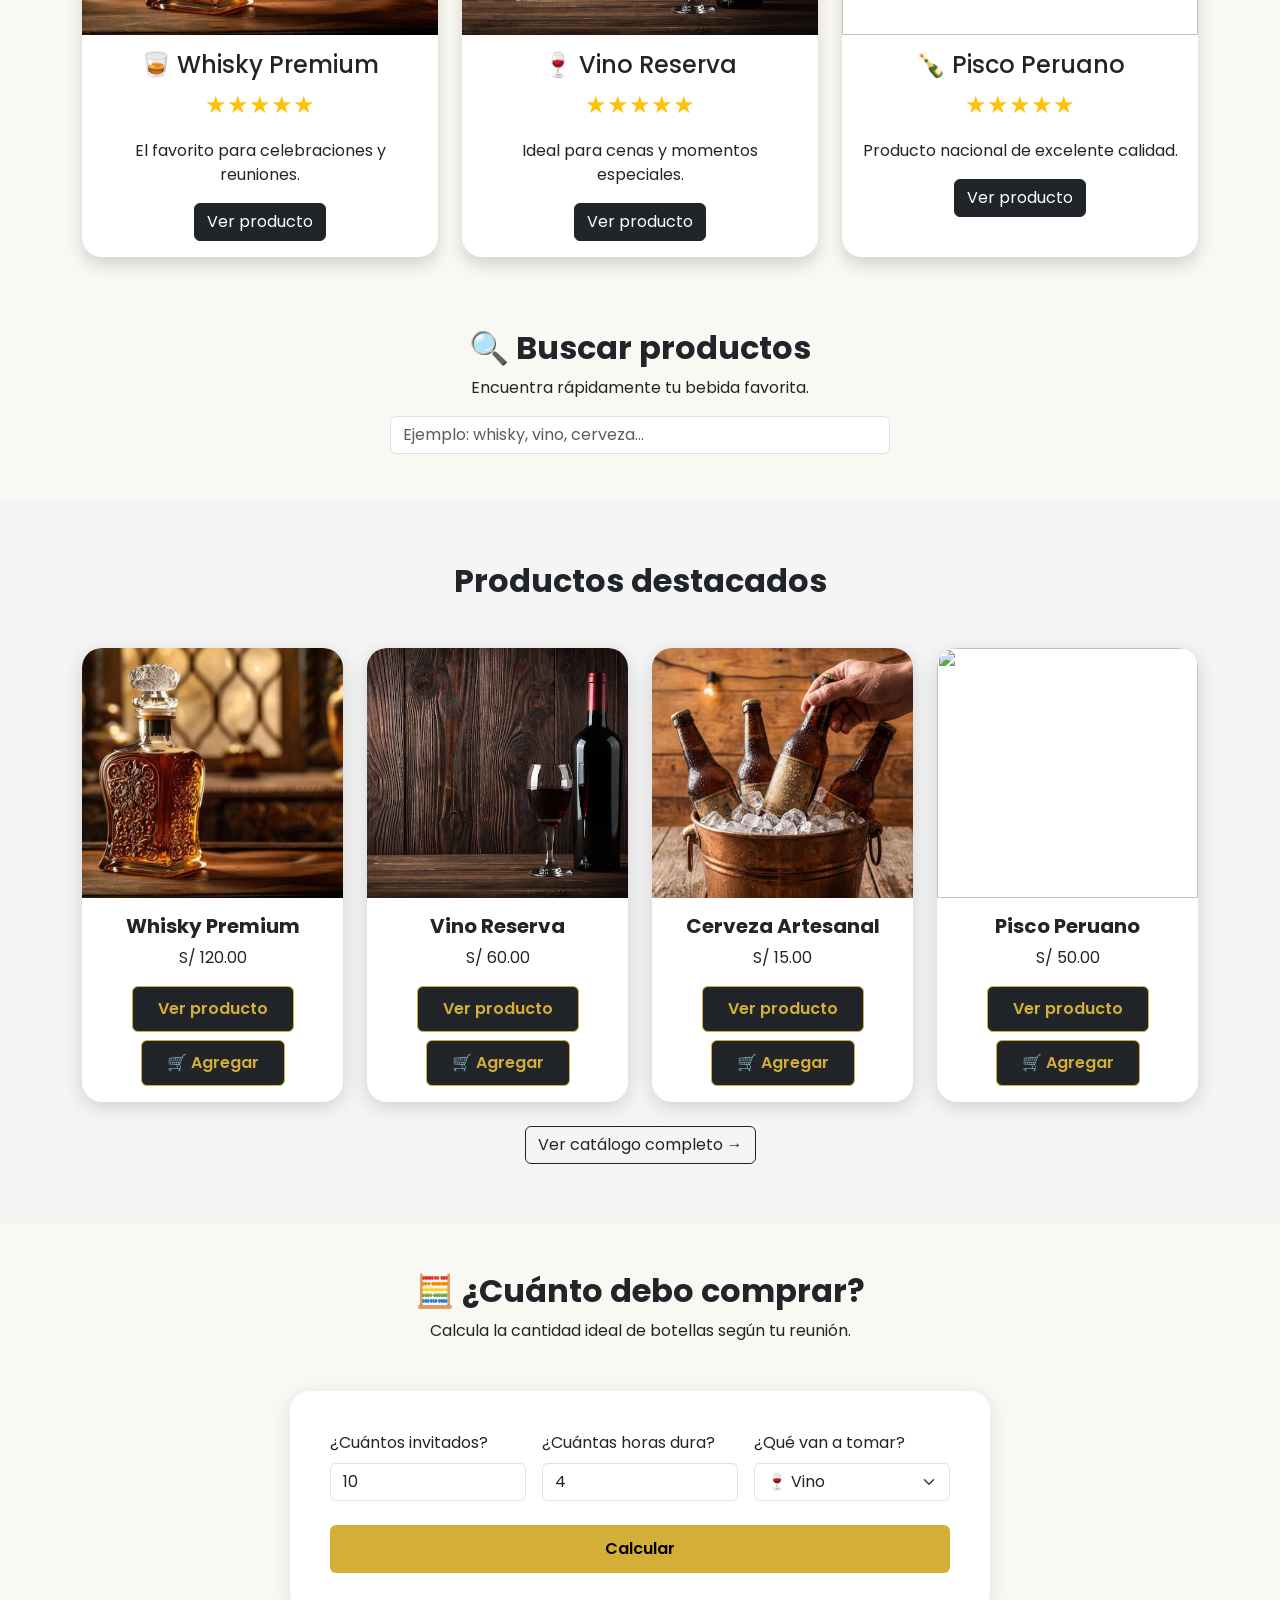
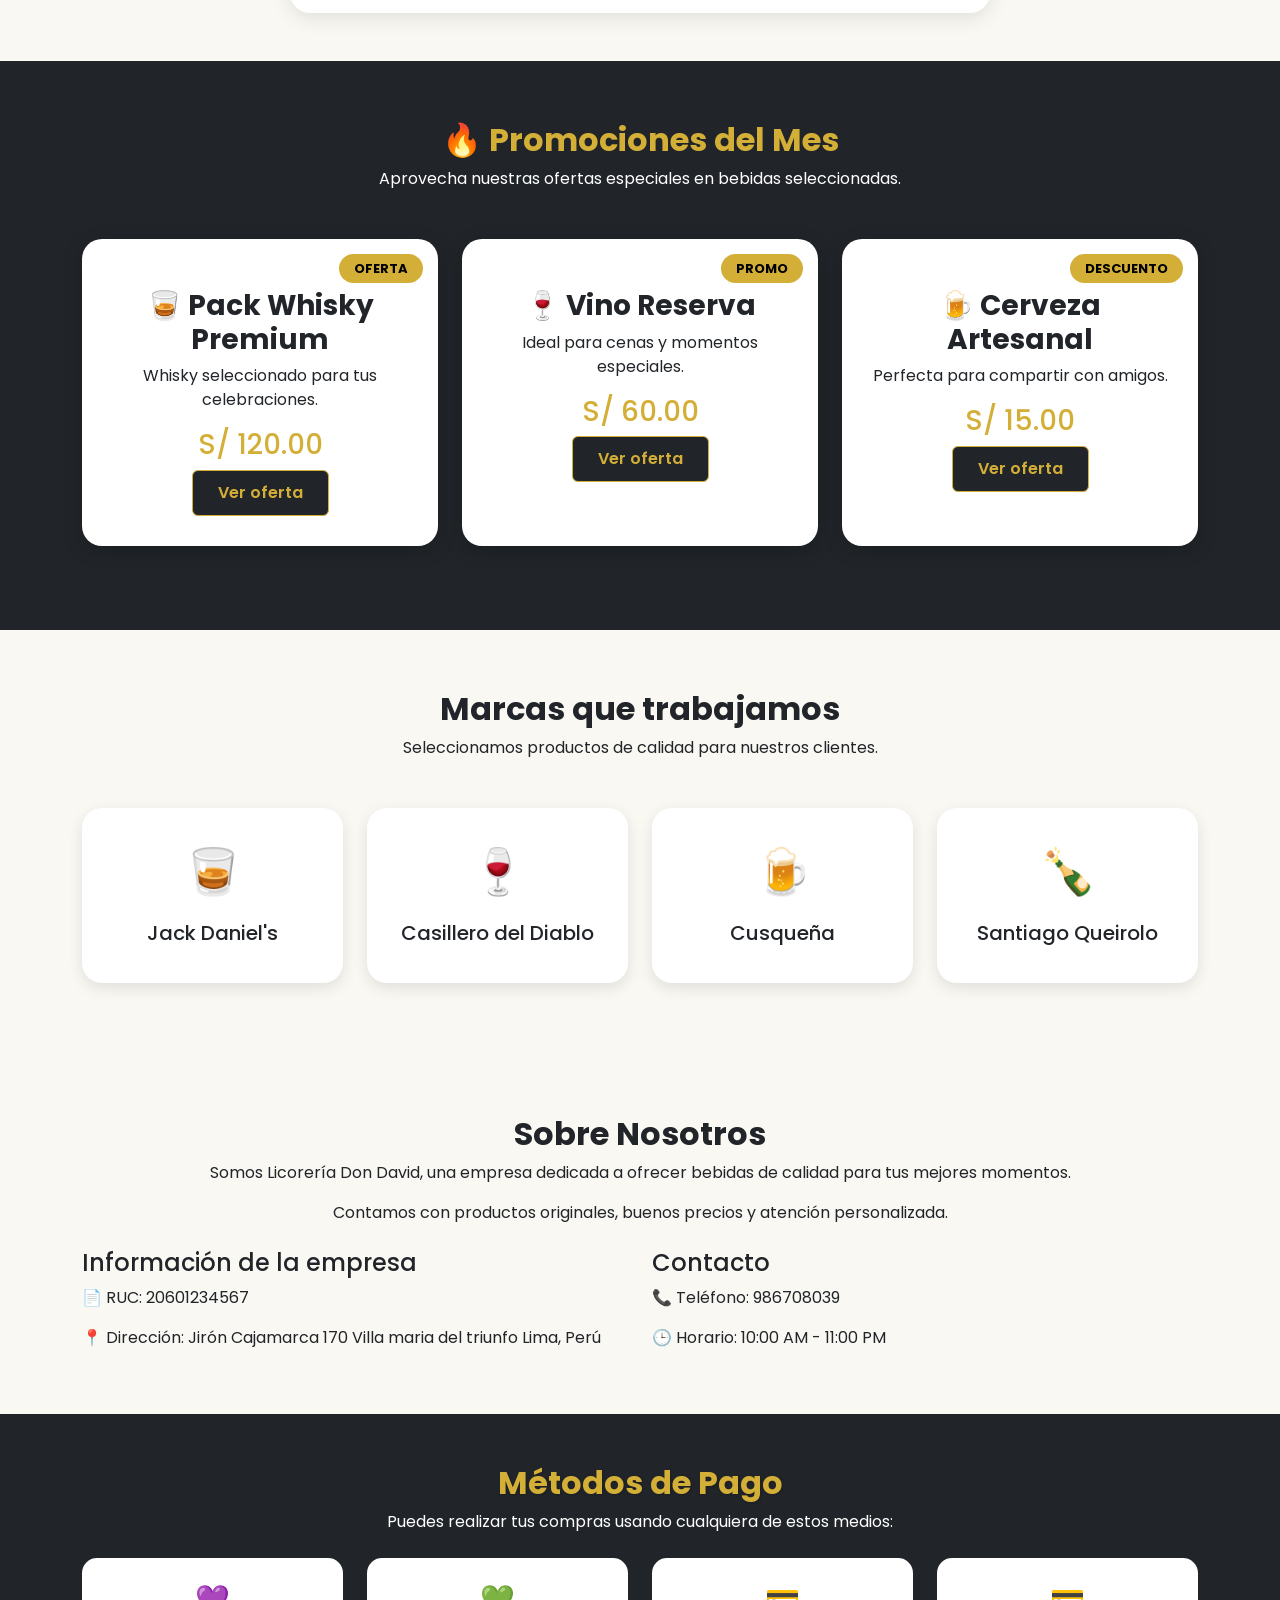
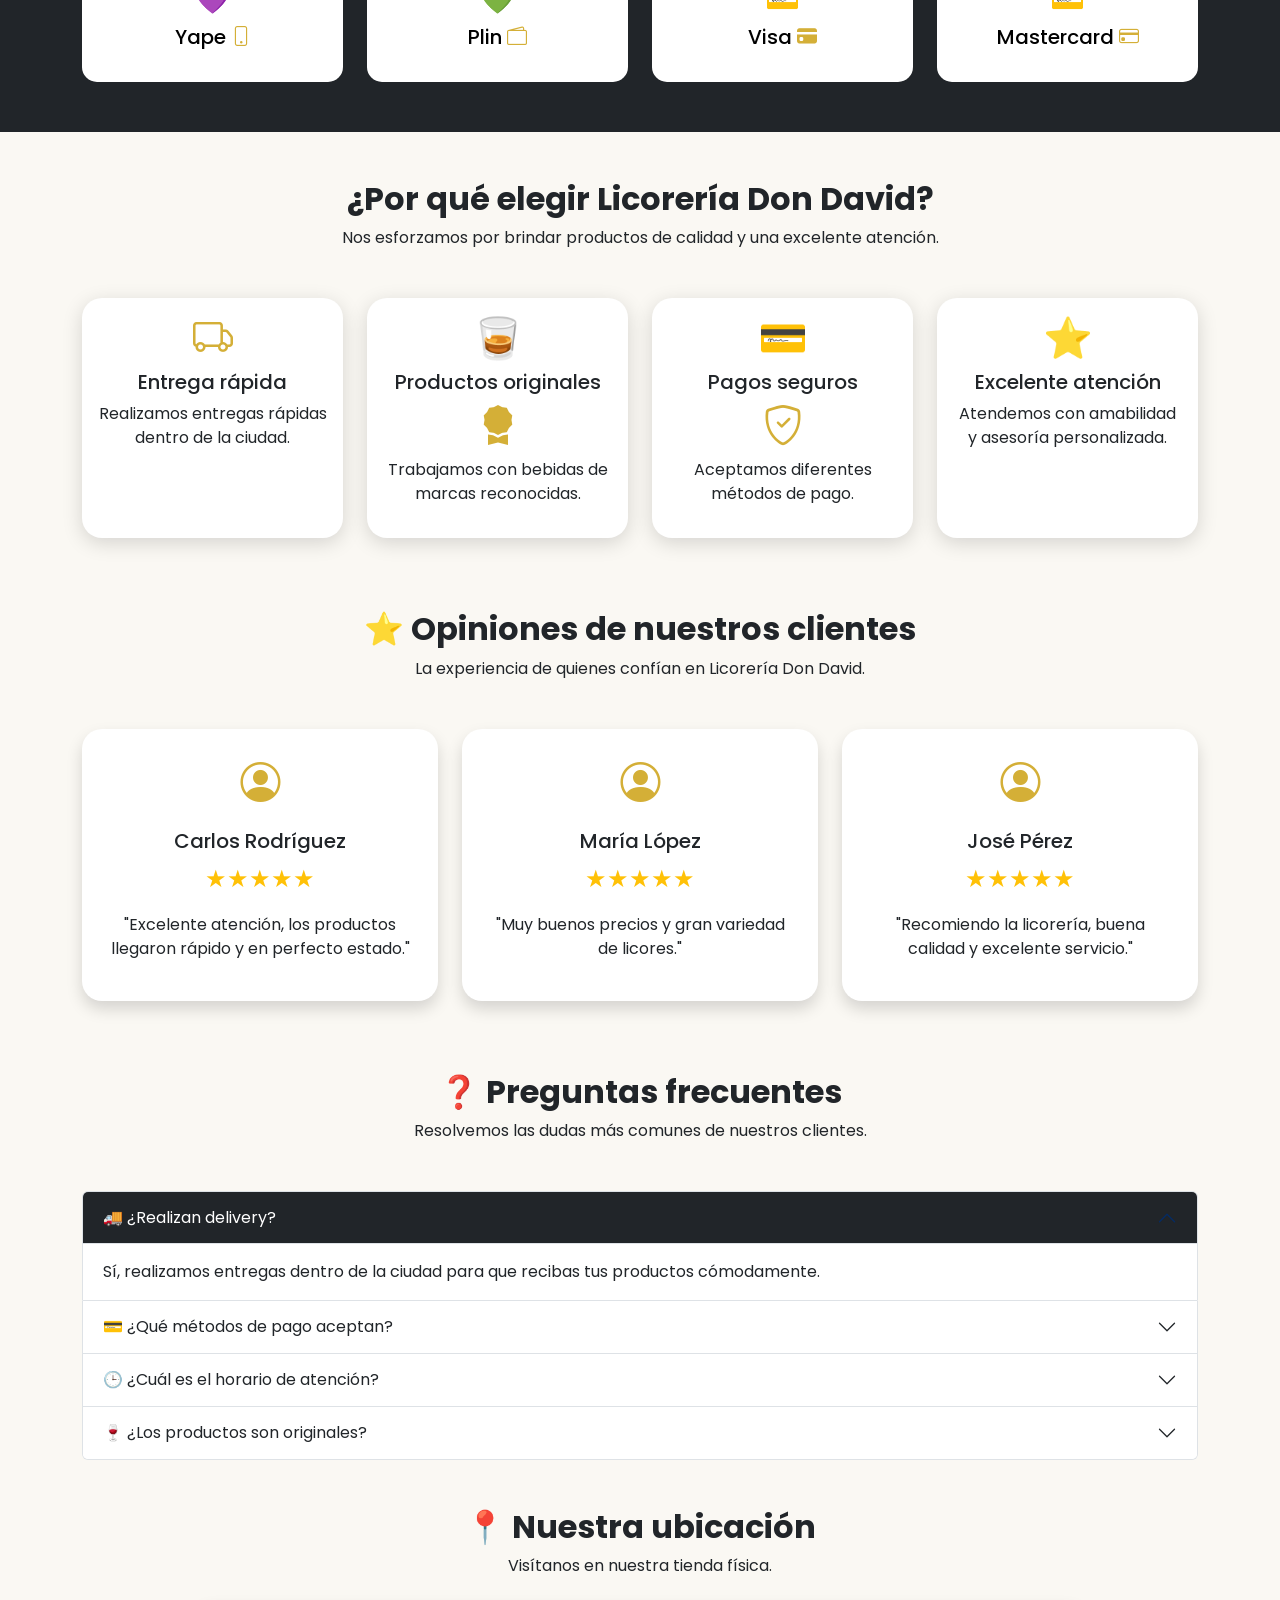
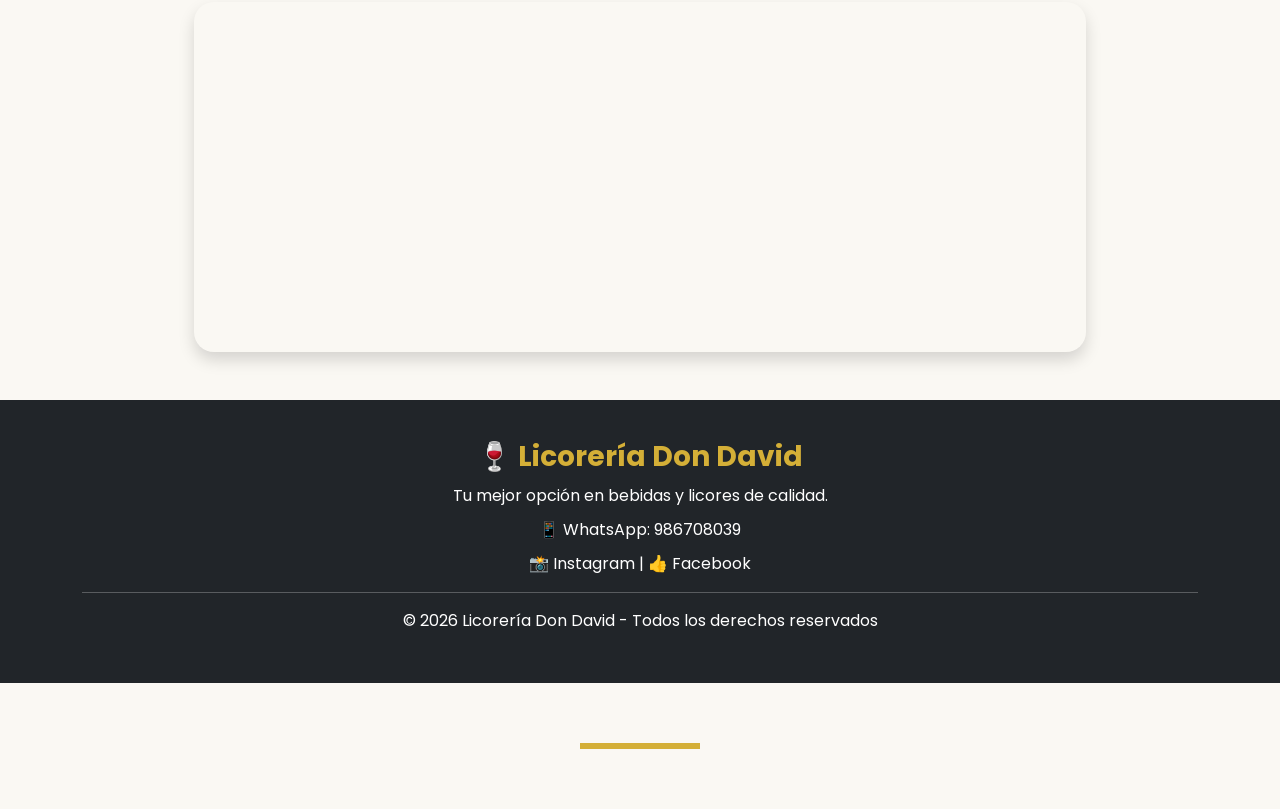
==== commit b9913f3a: "again" ====
--- a/index.html
+++ b/index.html
@@ -195,7 +195,7 @@
 <div class="carousel-item active">
 
 <img src="imagenes/banner.jpg"
-class="d-block w-100 hero-img">
+class="d-block w-100">
 
 <div class="carousel-caption">
 
--- a/style.css
+++ b/style.css
@@ -236,23 +236,43 @@
 
     animation: latido 2s infinite;
 
-}
+    z-index: 1001;
+
+}
+
+/* Las ondas: dos círculos detrás del botón que crecen y se
+   desvanecen en bucle, desfasados entre sí (uno arranca a mitad
+   de camino del otro) para que no se vean como un solo anillo
+   sino como ondas continuas expandiéndose. */
 .whatsapp::before,
 .whatsapp::after {
+
     content: "";
+
     position: absolute;
+
     top: 0;
+
     left: 0;
+
     width: 100%;
+
     height: 100%;
+
     border-radius: 50%;
+
     background: #25D366;
+
     z-index: -1;
+
     animation: onda-whatsapp 2s ease-out infinite;
+
 }
 
 .whatsapp::after {
+
     animation-delay: 1s;
+
 }
 
 
@@ -338,6 +358,7 @@
     font-weight:bold;
 
 }
+
 @media (max-width: 767px) {
     .top-bar .container {
         flex-direction: column;
@@ -437,15 +458,19 @@
     }
 
 }
-@keyframes onda-whatsapp {
-    0% {
+
+@keyframes onda-whatsapp{
+
+    0%{
         transform: scale(1);
         opacity: 0.7;
     }
-    100% {
+
+    100%{
         transform: scale(1.9);
         opacity: 0;
     }
+
 }
 
 /* OFERTA DEL MES */
@@ -522,6 +547,7 @@
     margin-top:20px;
 
 }
+
 @media (max-width: 767px) {
     .carousel-caption h1 {
         font-size: 28px;
@@ -1367,6 +1393,18 @@
     display: none;
 }
 
+/* En pantallas de celular, las 12 píldoras (Todos + 11 categorías) no
+   entran en una fila — ahí SÍ tiene sentido deslizar horizontalmente.
+   Desde tablet para arriba, hay espacio de sobra: que salten de línea
+   en vez de esconderse fuera de la pantalla. */
+@media (min-width: 768px) {
+    .pildoras-categoria {
+        flex-wrap: wrap;
+        overflow-x: visible;
+        padding-bottom: 0;
+    }
+}
+
 .pildora-categoria {
     flex: 0 0 auto;
     background: white;
@@ -1396,3 +1434,157 @@
     z-index: 2;
     font-size: 11px;
 }
+
+/* ============================================================
+   PANEL ADMIN — pantalla de login
+   ============================================================ */
+.admin-login-fondo {
+    min-height: 100vh;
+    background: #212529;
+    padding: 20px;
+}
+
+.admin-login-card {
+    background: white;
+    border-radius: 20px;
+    padding: 40px;
+    max-width: 380px;
+    width: 100%;
+    box-shadow: 0 10px 30px rgba(0,0,0,.3);
+}
+
+/* ============================================================
+   PANEL ADMIN — estilo tipo dashboard, deliberadamente distinto
+   al dorado/oscuro de la tienda pública (ver Fundamentacion de
+   decisiones: un panel de trabajo no lleva la piel de marca del
+   sitio de clientes).
+   ============================================================ */
+.admin-login-fondo {
+    min-height: 100vh;
+    background: #f8f9fa;
+    padding: 20px;
+}
+
+.admin-login-card {
+    background: white;
+    border: 1px solid #e9ecef;
+    border-radius: 16px;
+    padding: 40px;
+    max-width: 380px;
+    width: 100%;
+}
+
+.admin-shell {
+    min-height: 100vh;
+    background: #f8f9fa;
+}
+
+.admin-topbar {
+    background: white;
+    border-bottom: 1px solid #e9ecef;
+    padding: 12px 20px;
+}
+
+.admin-sidebar {
+    width: 240px;
+    background: white;
+}
+
+.admin-sidebar .offcanvas-header {
+    border-bottom: 1px solid #e9ecef;
+}
+
+@media (min-width: 768px) {
+    .admin-sidebar {
+        border-right: 1px solid #e9ecef;
+    }
+}
+
+.admin-nav-item {
+    display: flex;
+    align-items: center;
+    gap: 10px;
+    padding: 10px 14px;
+    border-radius: 8px;
+    color: #495057;
+    text-decoration: none;
+    margin-bottom: 4px;
+    font-size: 14px;
+}
+
+.admin-nav-item:hover {
+    background: #f1f3f5;
+    color: #212529;
+}
+
+.admin-nav-item.activo {
+    background: #212529;
+    color: white;
+}
+
+.admin-nav-item.deshabilitado {
+    opacity: .5;
+    cursor: default;
+}
+
+.admin-pill {
+    flex: 0 0 auto;
+    border: 1px solid #dee2e6;
+    padding: 6px 16px;
+    border-radius: 20px;
+    font-size: 13px;
+    color: #495057;
+    background: white;
+    white-space: nowrap;
+}
+
+.admin-pill.activo {
+    background: #212529;
+    color: white;
+    border-color: #212529;
+}
+
+.admin-btn-nuevo {
+    background: #212529;
+    color: white;
+    border: none;
+    border-radius: 8px;
+    padding: 8px 16px;
+    font-size: 14px;
+    font-weight: 600;
+    display: inline-flex;
+    align-items: center;
+    gap: 6px;
+}
+
+.admin-product-card {
+    border: 1px solid #e9ecef;
+    border-radius: 12px;
+    overflow: hidden;
+    background: white;
+}
+
+.admin-product-card-img {
+    background: #f1f3f5;
+    height: 110px;
+    display: flex;
+    align-items: center;
+    justify-content: center;
+    position: relative;
+    color: #adb5bd;
+    font-size: 28px;
+}
+
+.admin-badge {
+    position: absolute;
+    top: 8px;
+    left: 8px;
+    font-size: 11px;
+    font-weight: 600;
+    padding: 3px 10px;
+    border-radius: 20px;
+}
+
+.admin-badge.mas-vendido { background: #d1e7dd; color: #0f5132; }
+.admin-badge.nuevo { background: #cfe2ff; color: #084298; }
+.admin-badge.recomendado { background: #fff3cd; color: #664d03; }
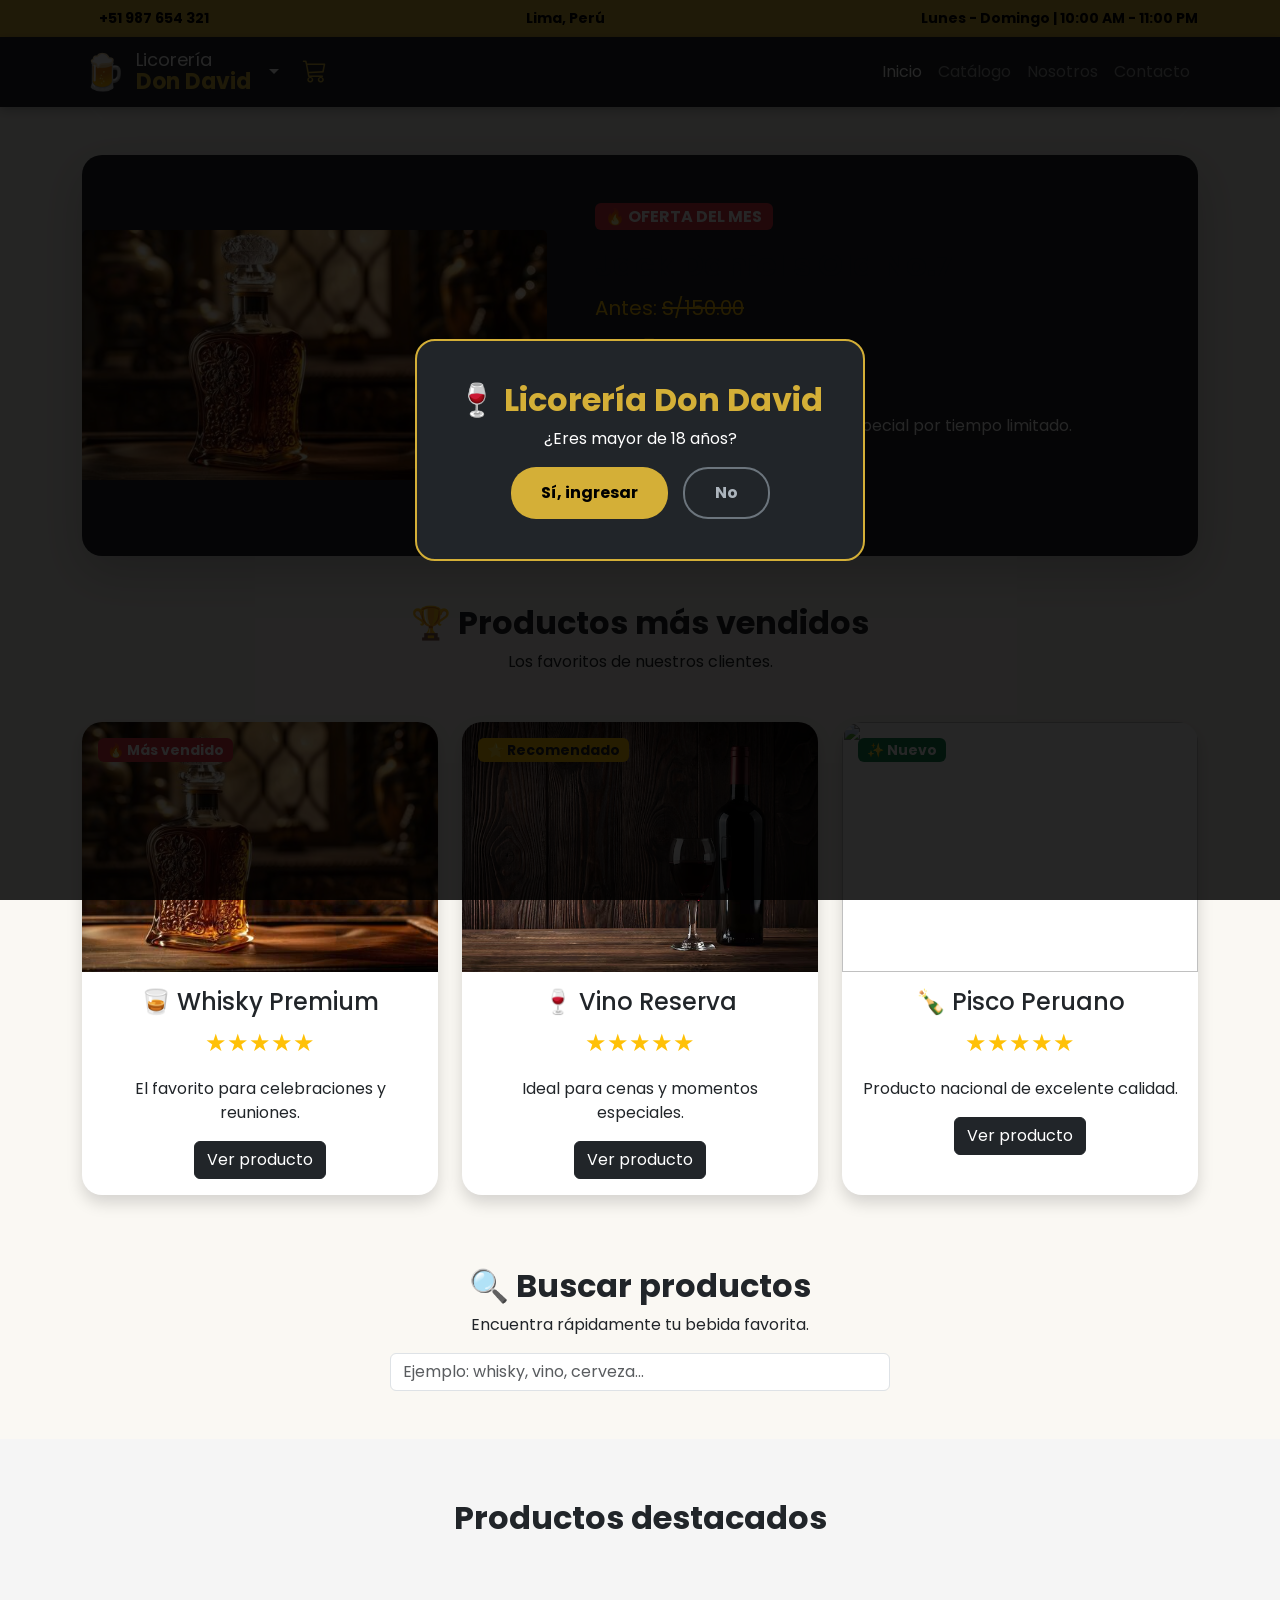
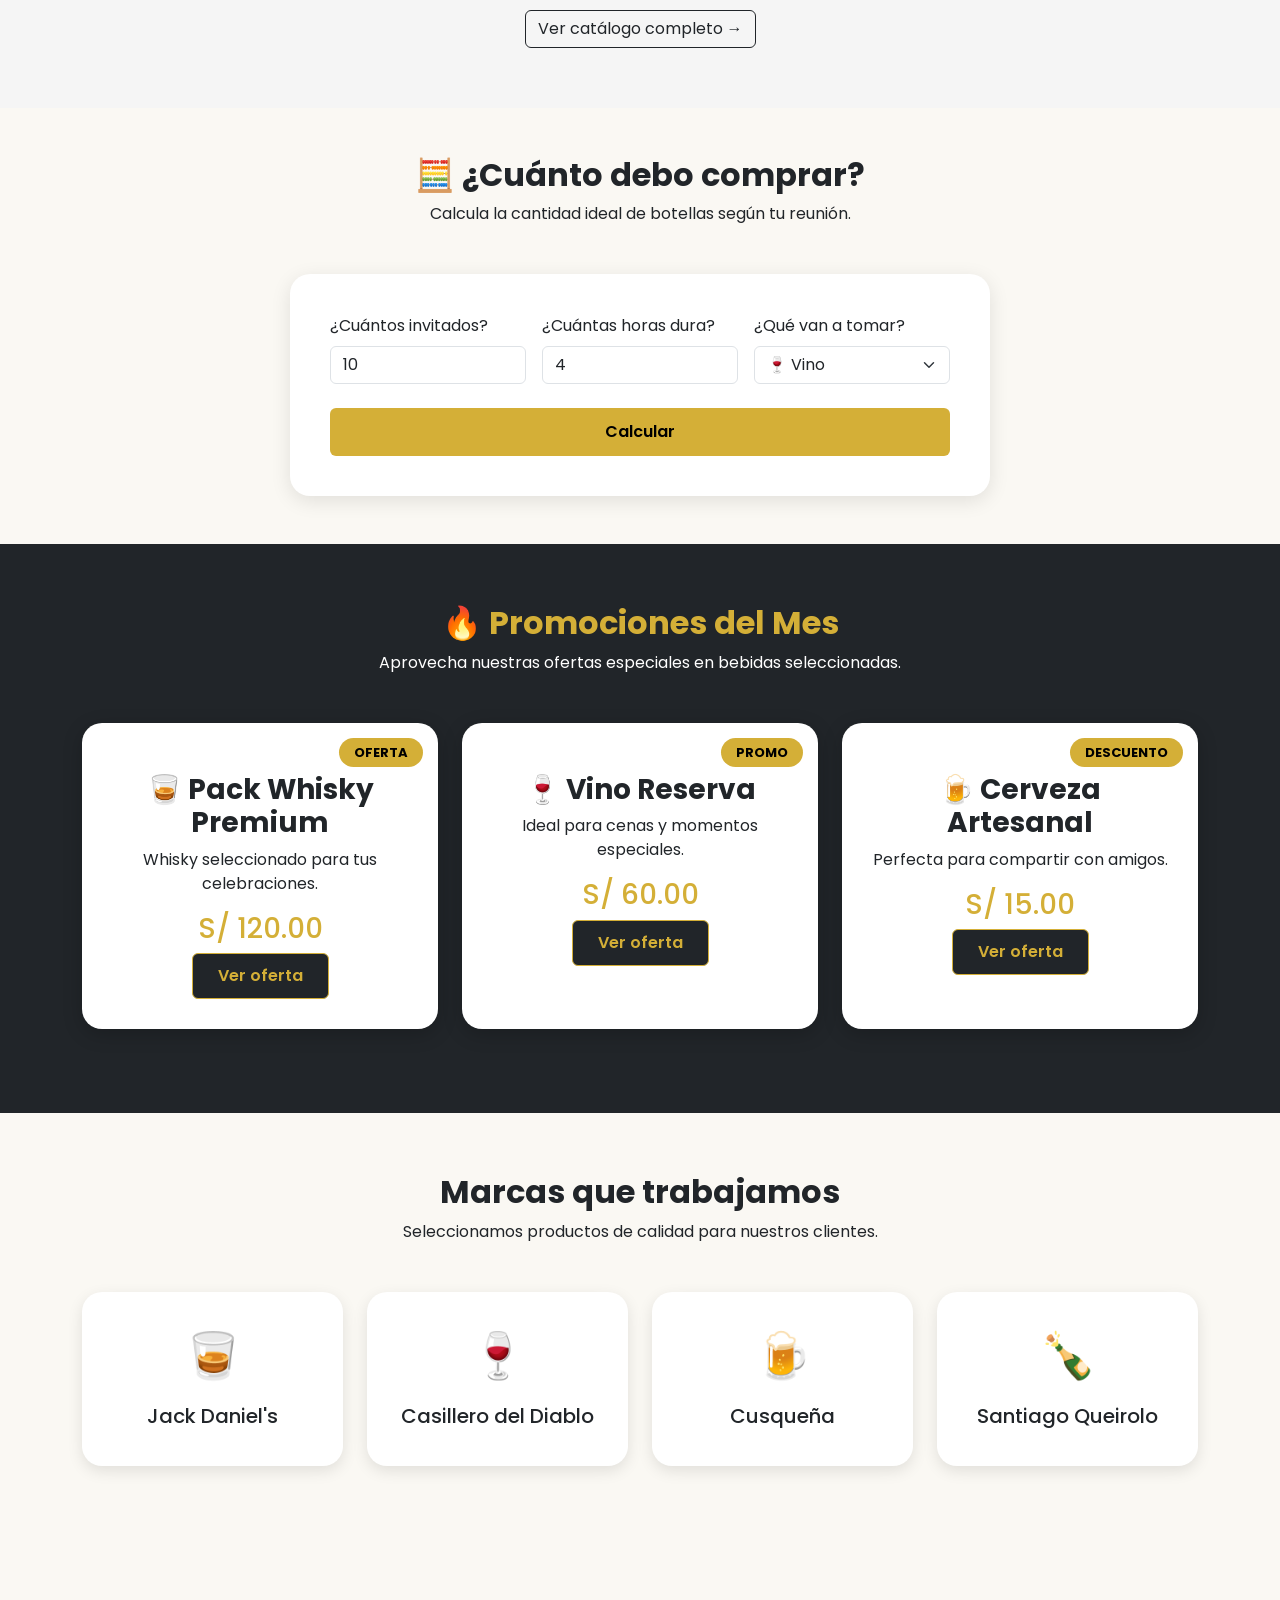
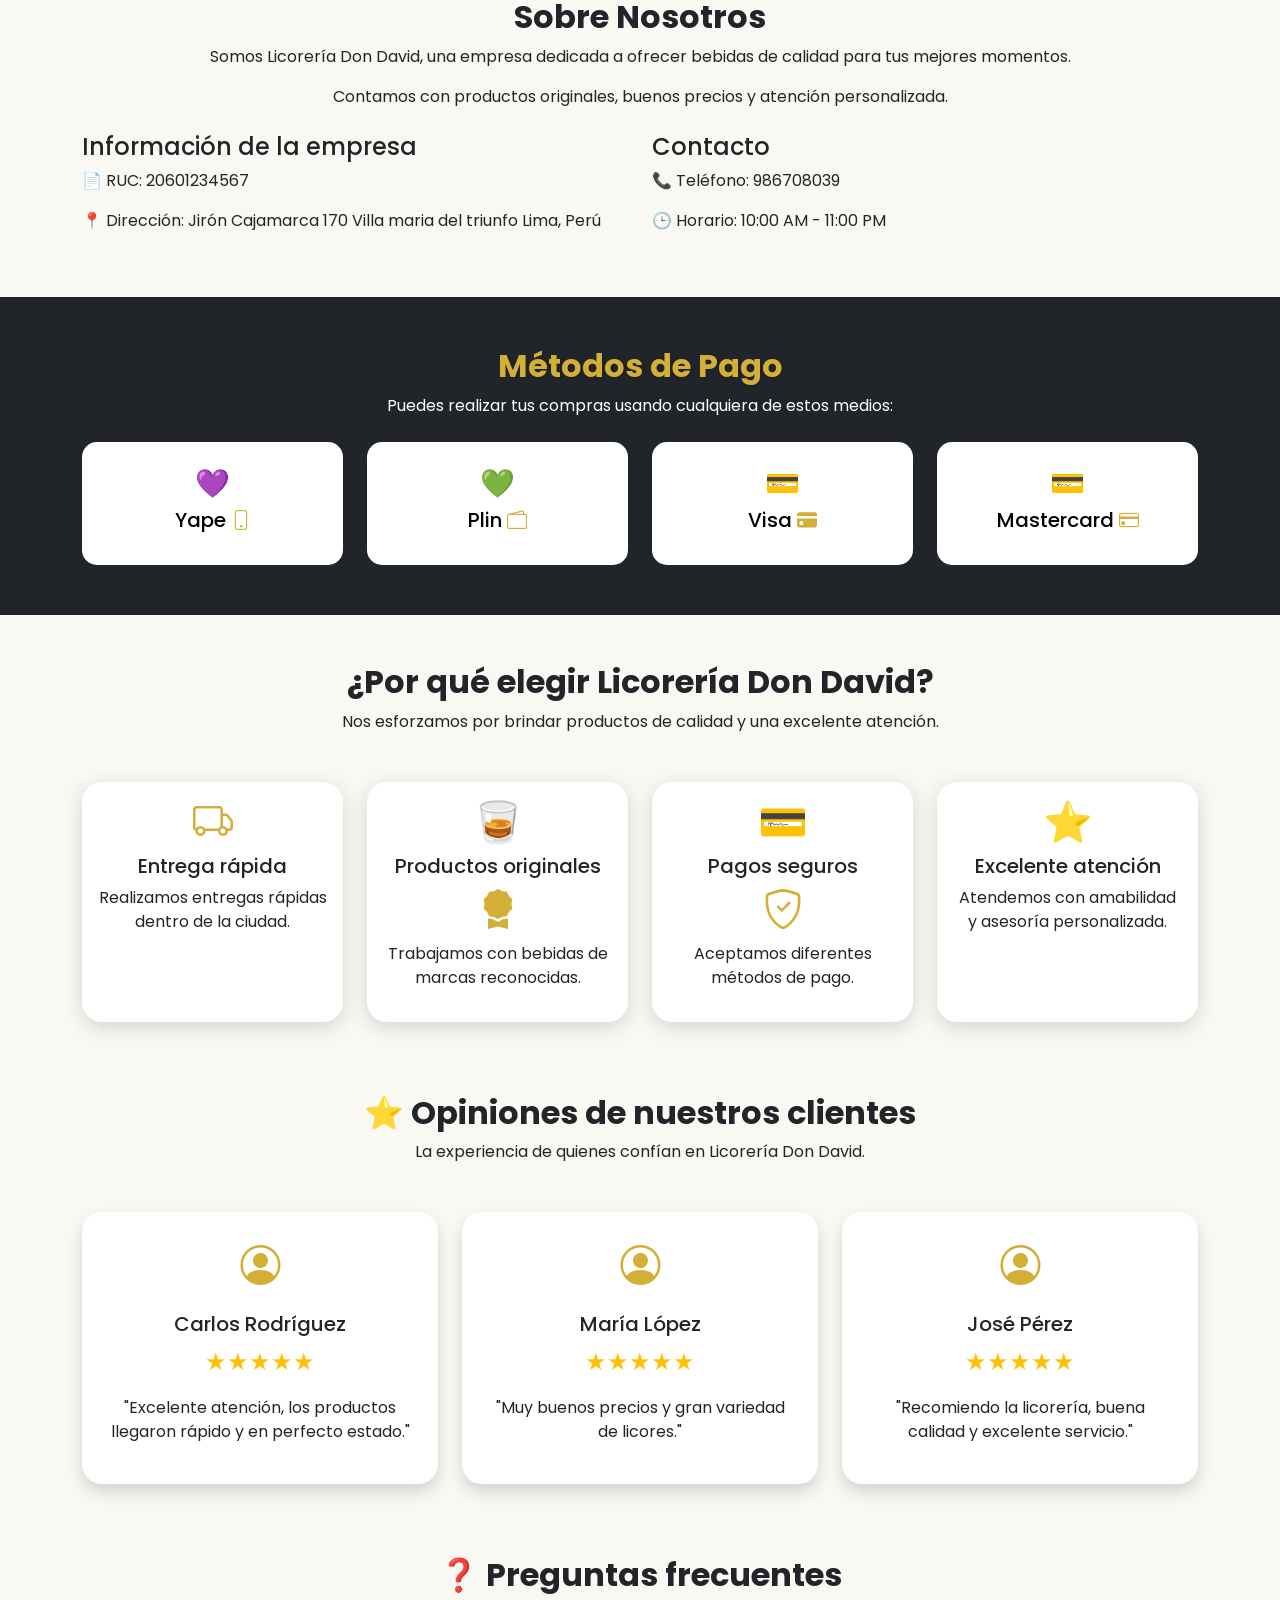
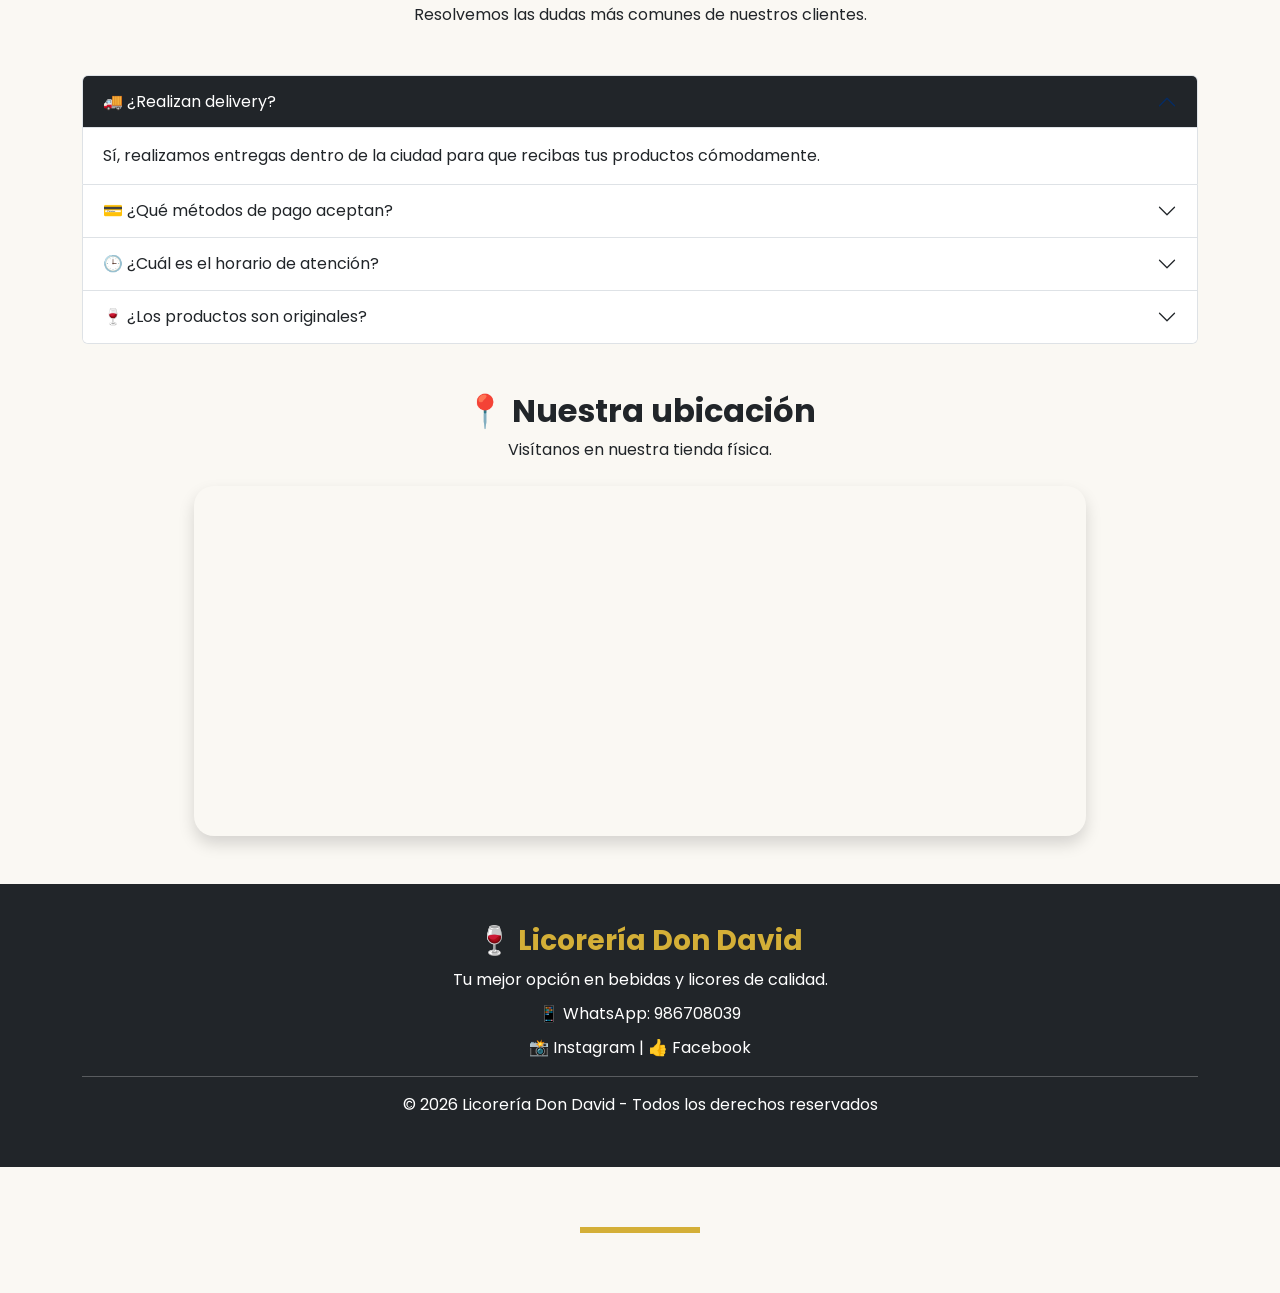
==== commit bf44a62c: "ordenando los js" ====
--- a/index.html
+++ b/index.html
@@ -163,139 +163,14 @@
 
 <!-- INDICADORES -->
 
-<div class="carousel-indicators">
-
-<button type="button" 
-data-bs-target="#carouselLicoreria"
-data-bs-slide-to="0"
-class="active">
-</button>
-
-<button type="button" 
-data-bs-target="#carouselLicoreria"
-data-bs-slide-to="1">
-</button>
-
-<button type="button" 
-data-bs-target="#carouselLicoreria"
-data-bs-slide-to="2">
-</button>
-
-<button type="button" 
-data-bs-target="#carouselLicoreria"
-data-bs-slide-to="3">
-</button>
-
+<div class="carousel-indicators" id="carouselIndicadores">
+    <!-- JS: renderizarCarrusel() en script.js -->
 </div>
 
 <!-- IMÁGENES -->
 
-<div class="carousel-inner">
-
-<div class="carousel-item active">
-
-<img src="imagenes/banner.jpg"
-class="d-block w-100">
-
-<div class="carousel-caption">
-
-<h1>
-🥃 Whisky Premium
-</h1>
-
-<p>
-Calidad para tus mejores momentos
-</p>
-
-<a href="producto.html?id=whisky"
-class="btn btn-warning btn-lg">
-
-Comprar ahora
-
-</a>
-
-</div>
-
-</div>
-
-<div class="carousel-item">
-
-<img src="imagenes/vinoobanner.jpg"
-class="d-block w-100 hero-img">
-
-<div class="carousel-caption">
-
-<h1>
-🍷 Licorería Don David
-</h1>
-
-<p>
-Vinos seleccionados para tus mejores momentos
-</p>
-
-<a href="#productos"
-class="btn btn-warning btn-lg">
-
-Ver productos
-
-</a>
-
-</div>
-
-</div>
-
-<div class="carousel-item">
-
-<img src="imagenes/piscobanner.jpg"
-class="d-block w-100 hero-img">
-
-<div class="carousel-caption">
-
-<h1>
-🍾 Licorería Don David
-</h1>
-
-<p>
-Piscos peruanos de calidad para tus mejores momentos
-</p>
-
-<a href="#productos"
-class="btn btn-warning btn-lg">
-
-Ver productos
-
-</a>
-
-</div>
-
-</div>
-
-<div class="carousel-item">
-
-<img src="imagenes/cervezabanner.jpg"
-class="d-block w-100 hero-img">
-
-<div class="carousel-caption">
-
-<h1>
-🍺 Licorería Don David
-</h1>
-
-<p>
-Cervezas seleccionadas para disfrutar cada momento
-</p>
-
-<a href="#productos"
-class="btn btn-warning btn-lg">
-
-Ver productos
-
-</a>
-
-</div>
-
-</div>
-
+<div class="carousel-inner" id="carouselContenido">
+    <!-- JS: renderizarCarrusel() en script.js -->
 </div>
 
 <!-- BOTONES LATERALES -->
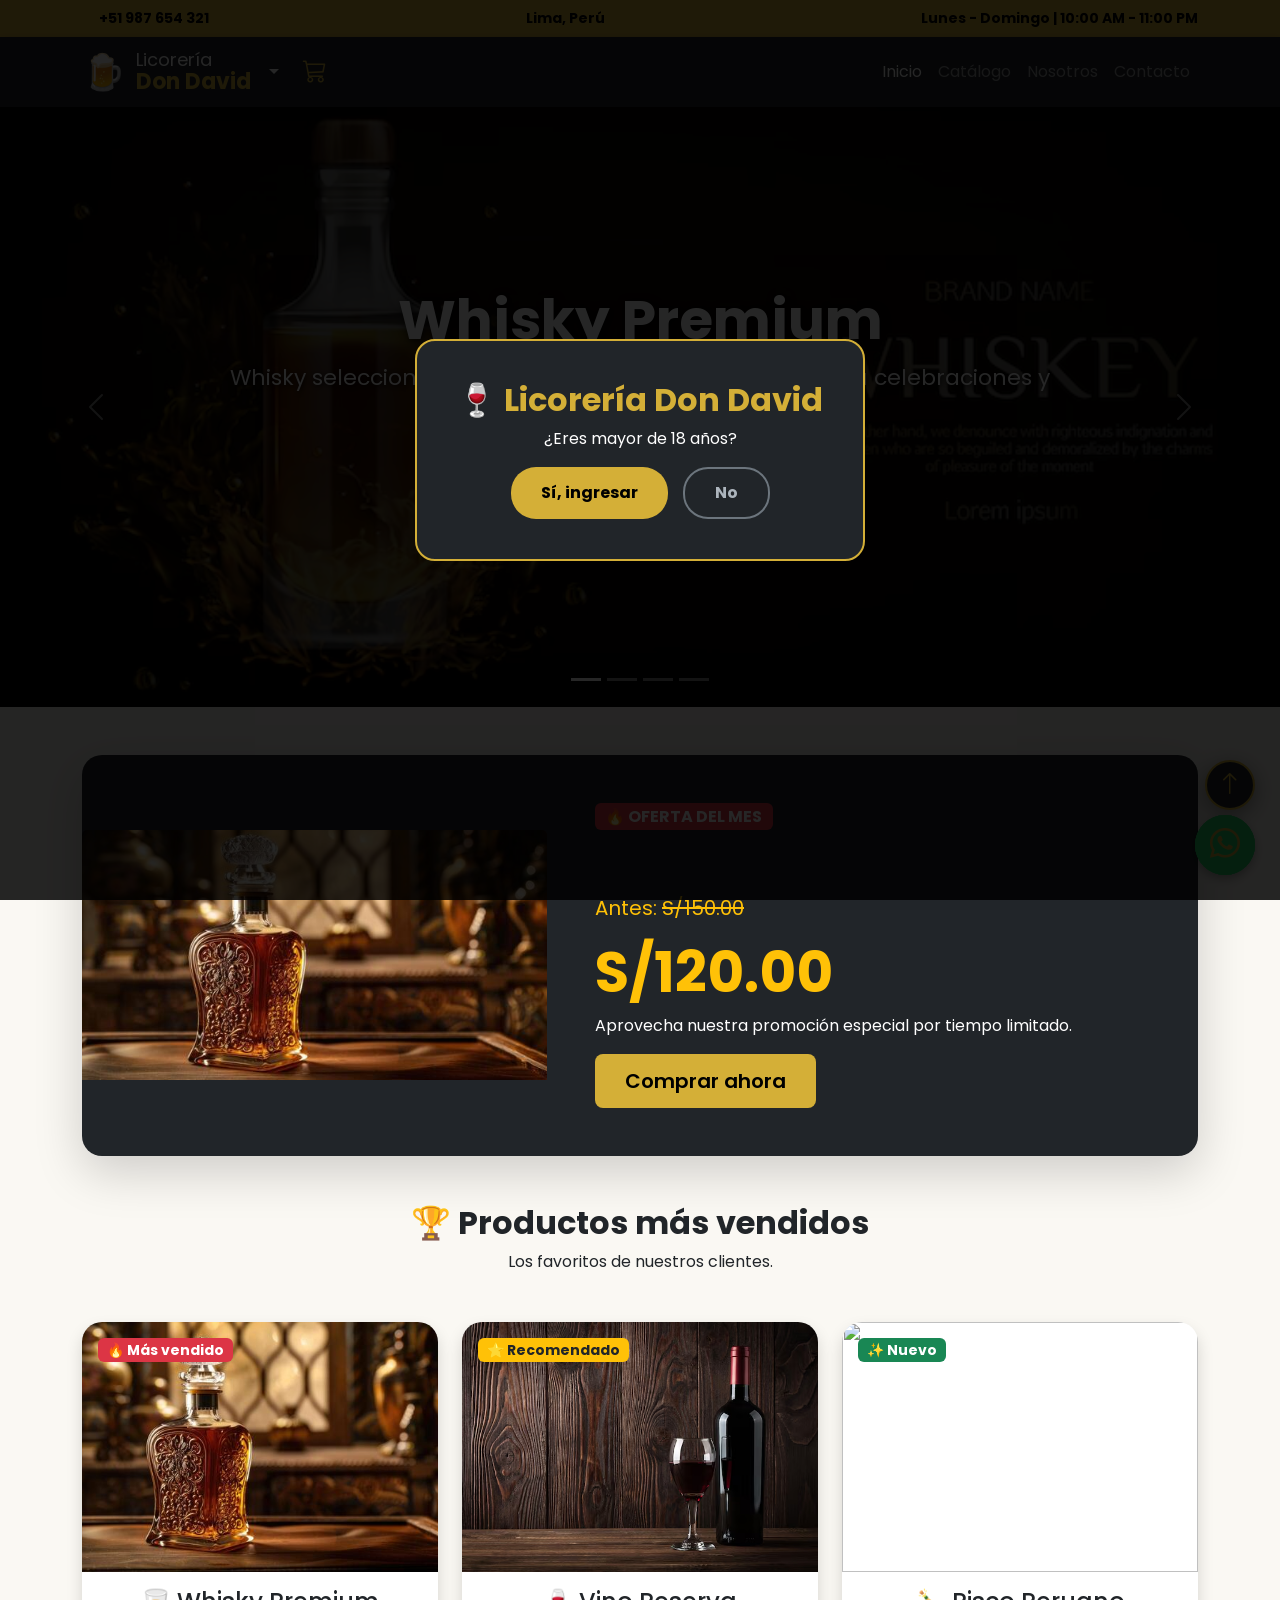
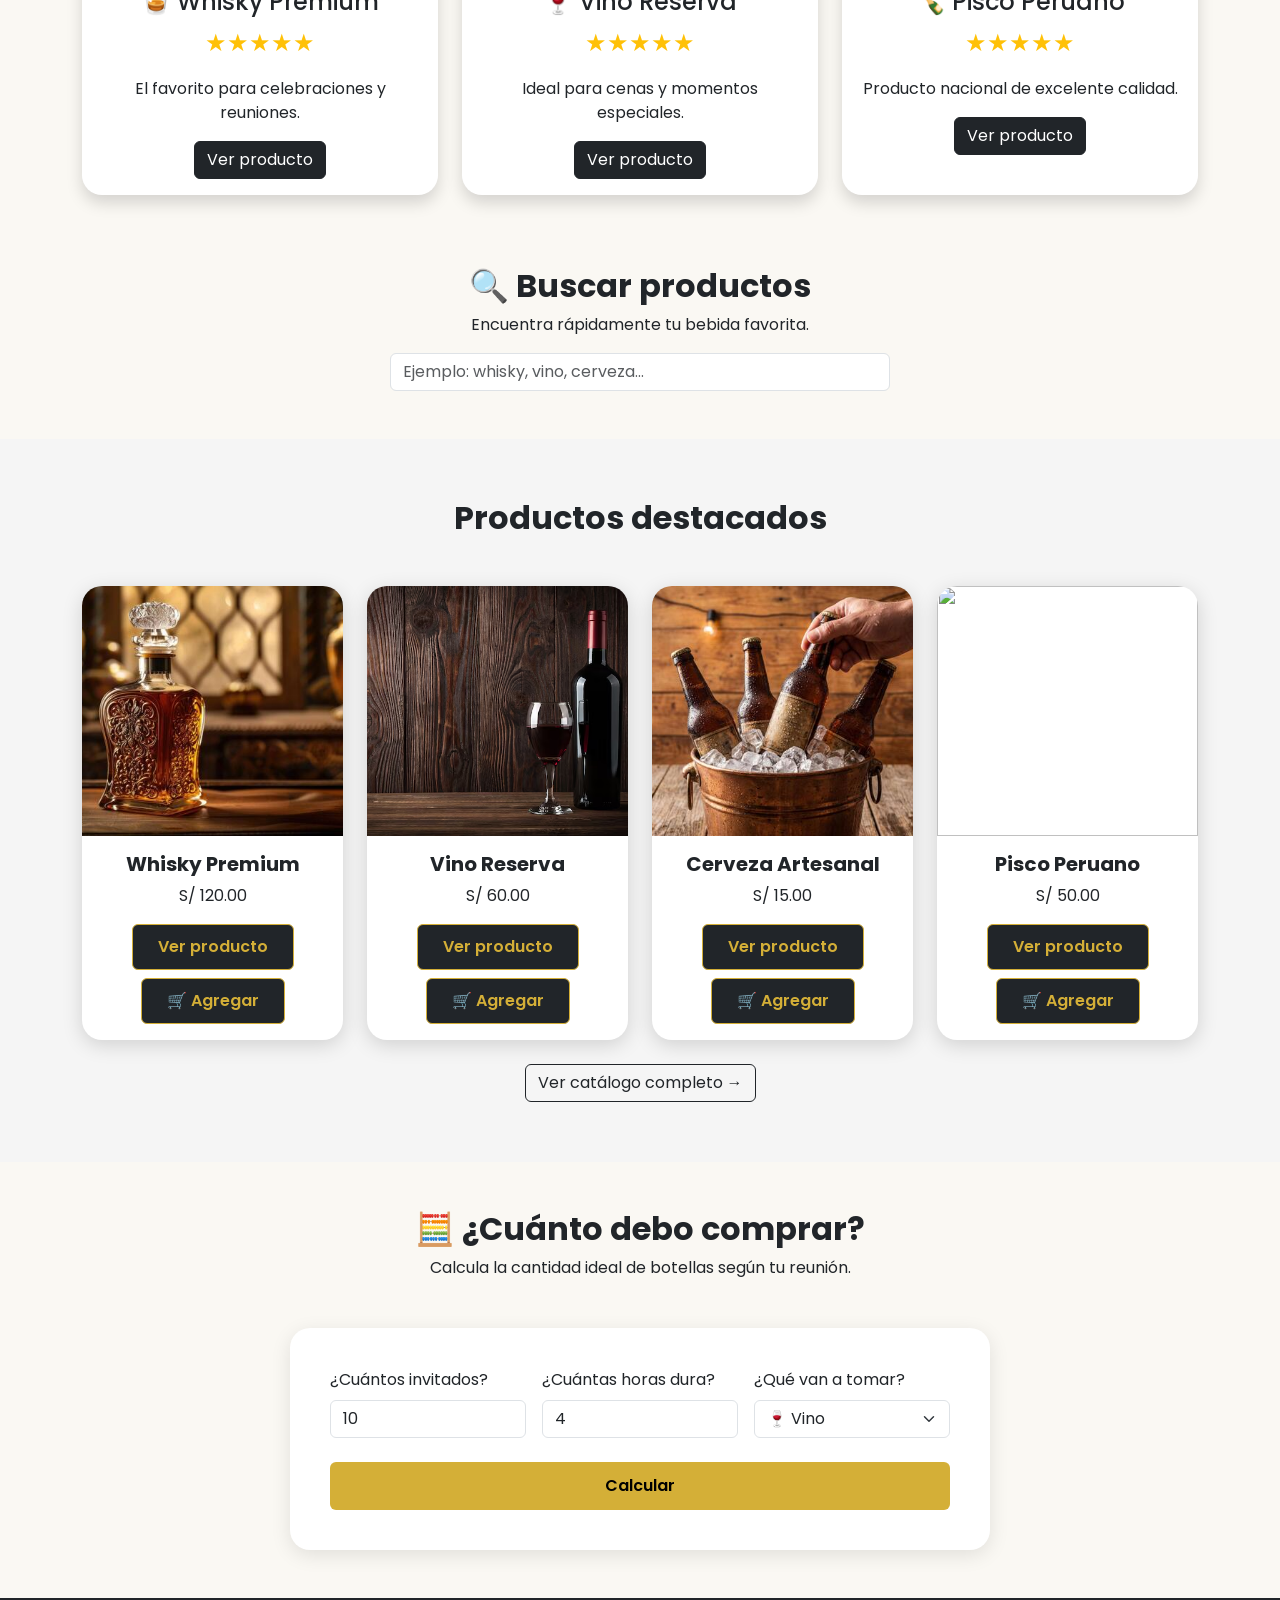
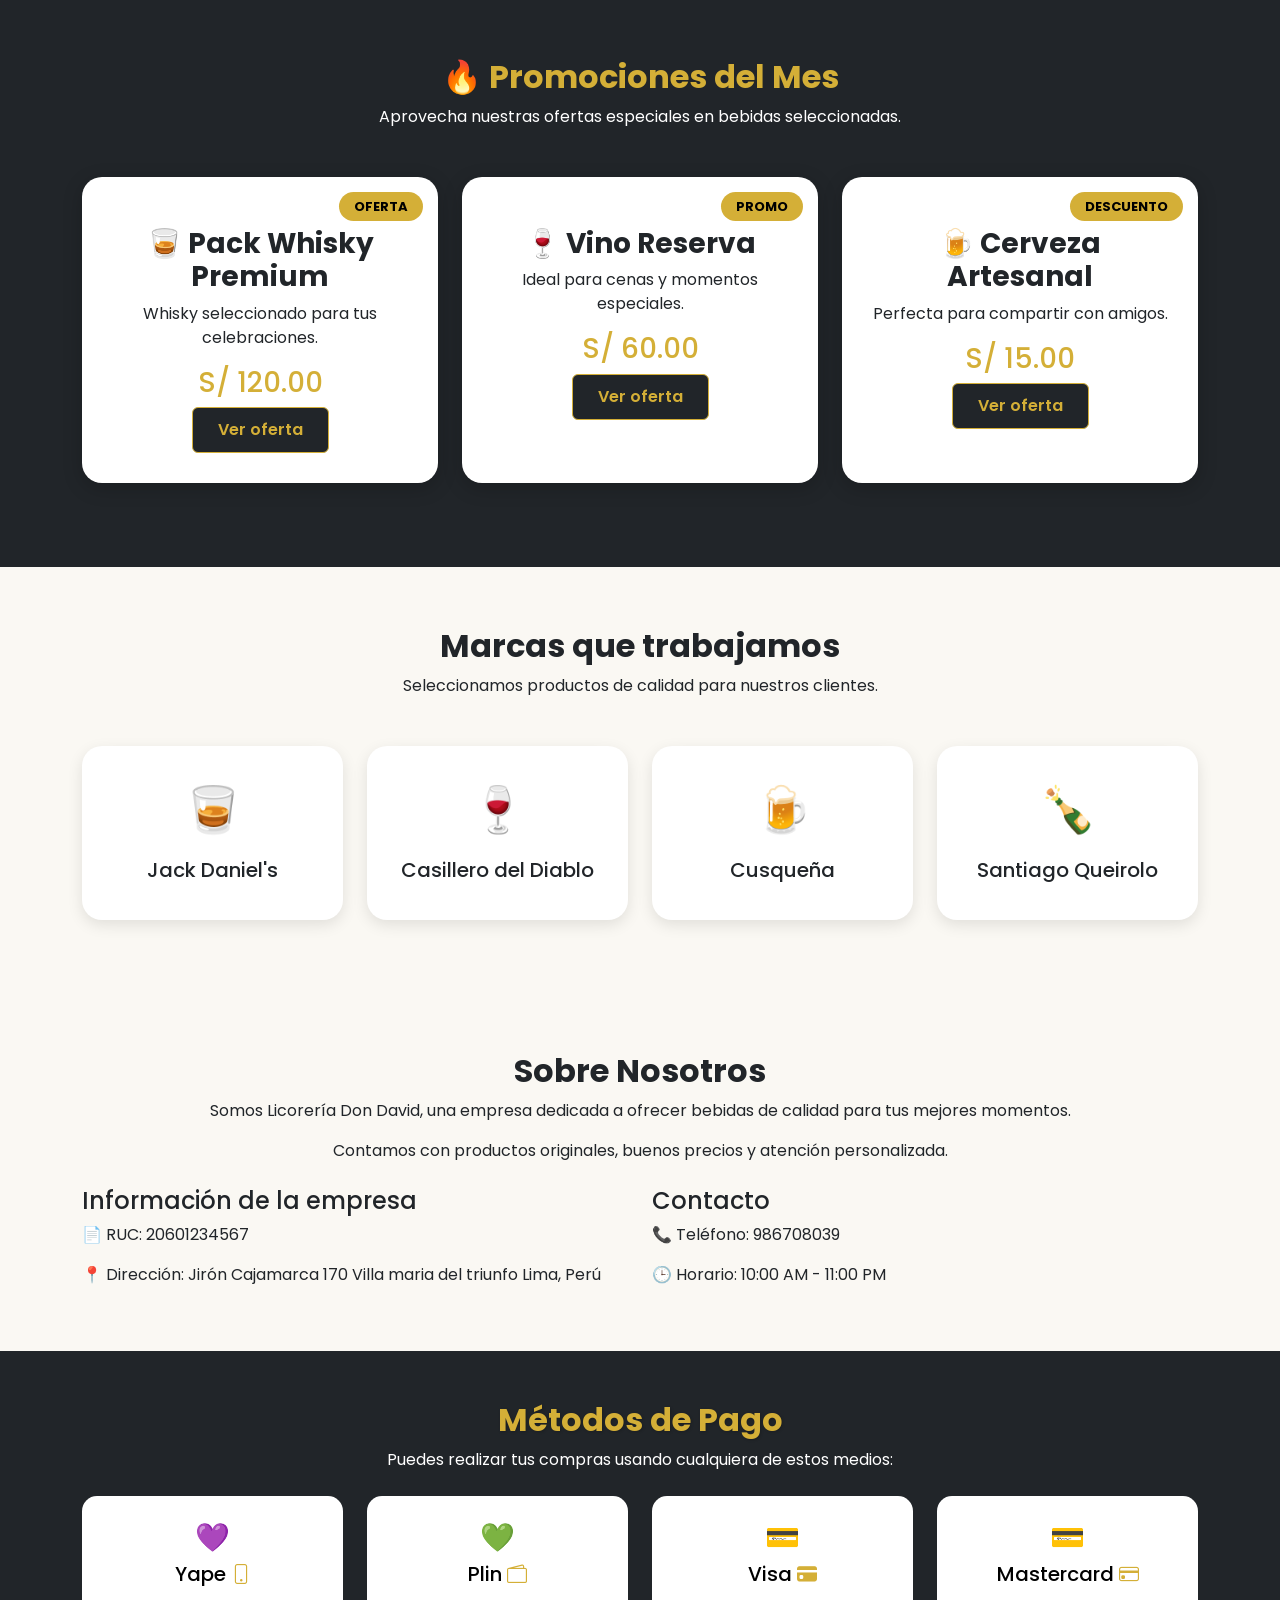
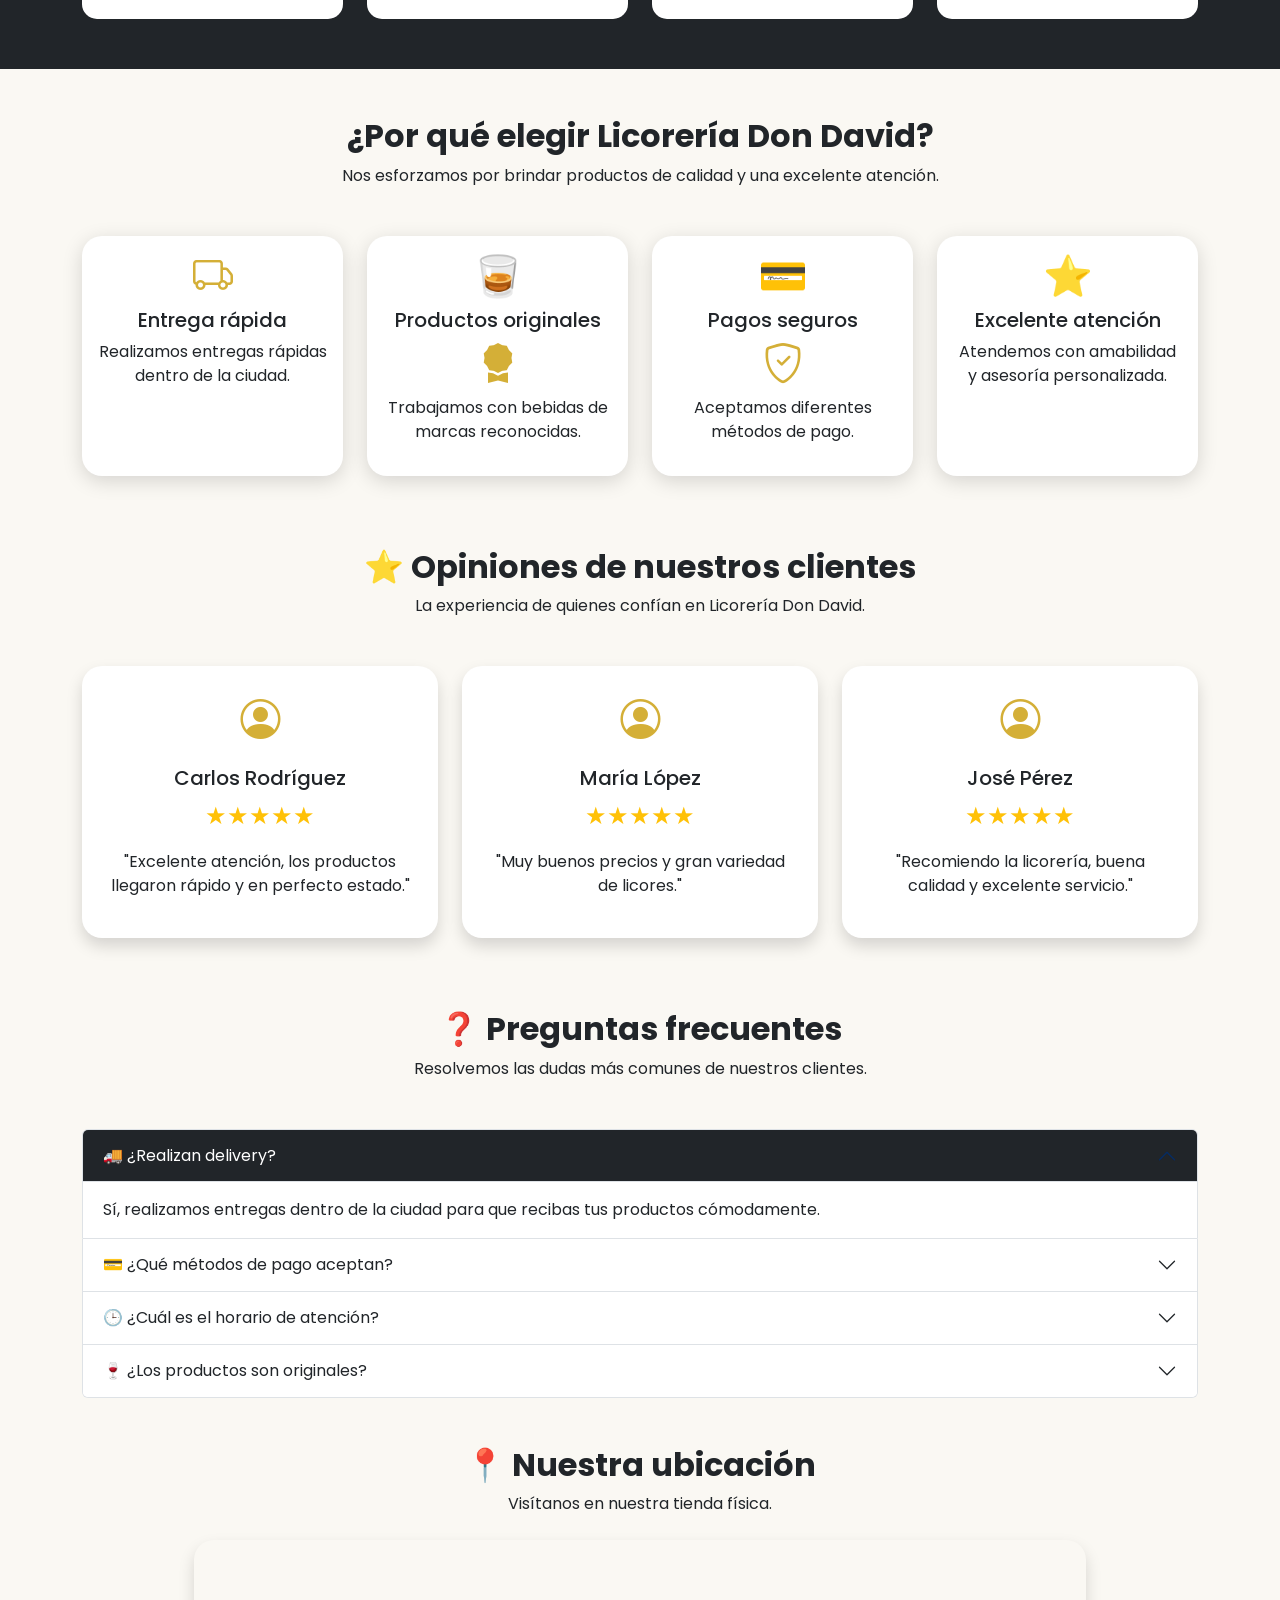
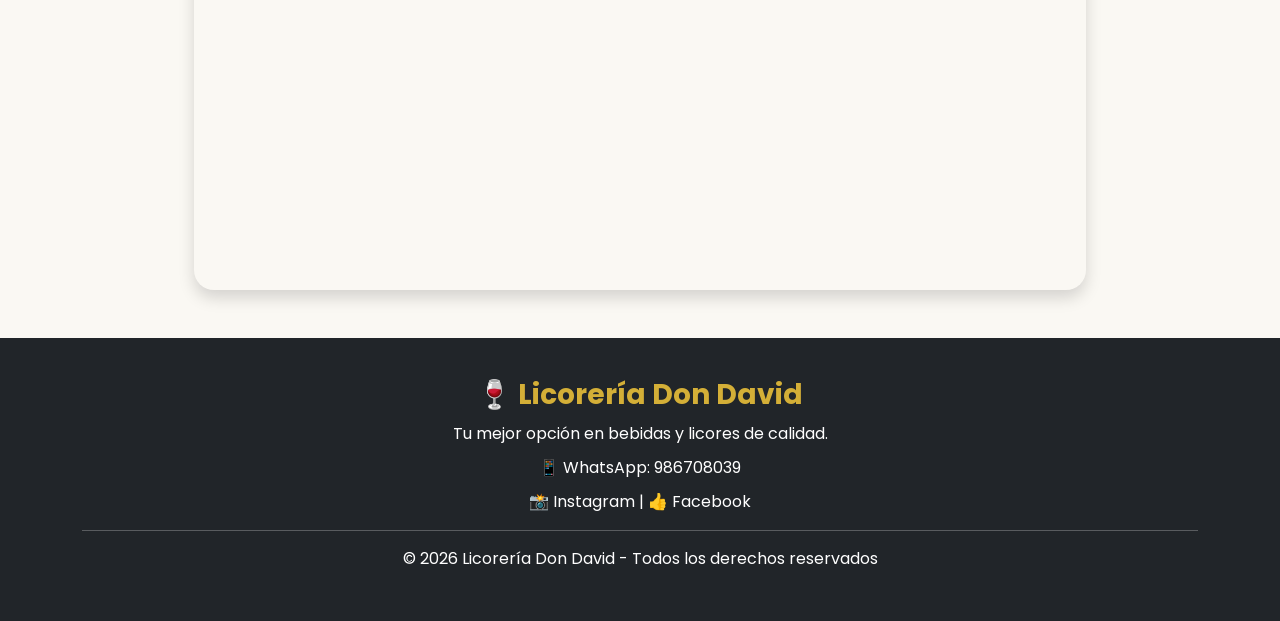
==== commit 2c68999a: "js" ====
--- a/index.html
+++ b/index.html
@@ -1236,12 +1236,12 @@
     <script src="https://cdn.jsdelivr.net/npm/bootstrap@5.3.7/dist/js/bootstrap.bundle.min.js"></script>
     <!-- Supabase (opcional, ver script.js) -->
     <script src="https://cdn.jsdelivr.net/npm/@supabase/supabase-js@2"></script>
-    <script src="config.js"></script>
-    <script src="partials.js"></script>
-    <script src="script.js"></script>
-    <!-- <script src="script.js"></script> -->
+    <script src="js/config.js"></script>
+    <script src="js/partials.js"></script>
+    <script src="js/carrito.js"></script>
+    <script src="js/calculadora.js"></script>
+    <script src="js/catalogo.js"></script>
+    <script src="js/producto.js"></script>
+    <script src="js/script.js"></script>
  
-    <hr class="separador">
-</body>
-
-</html>+    <hr
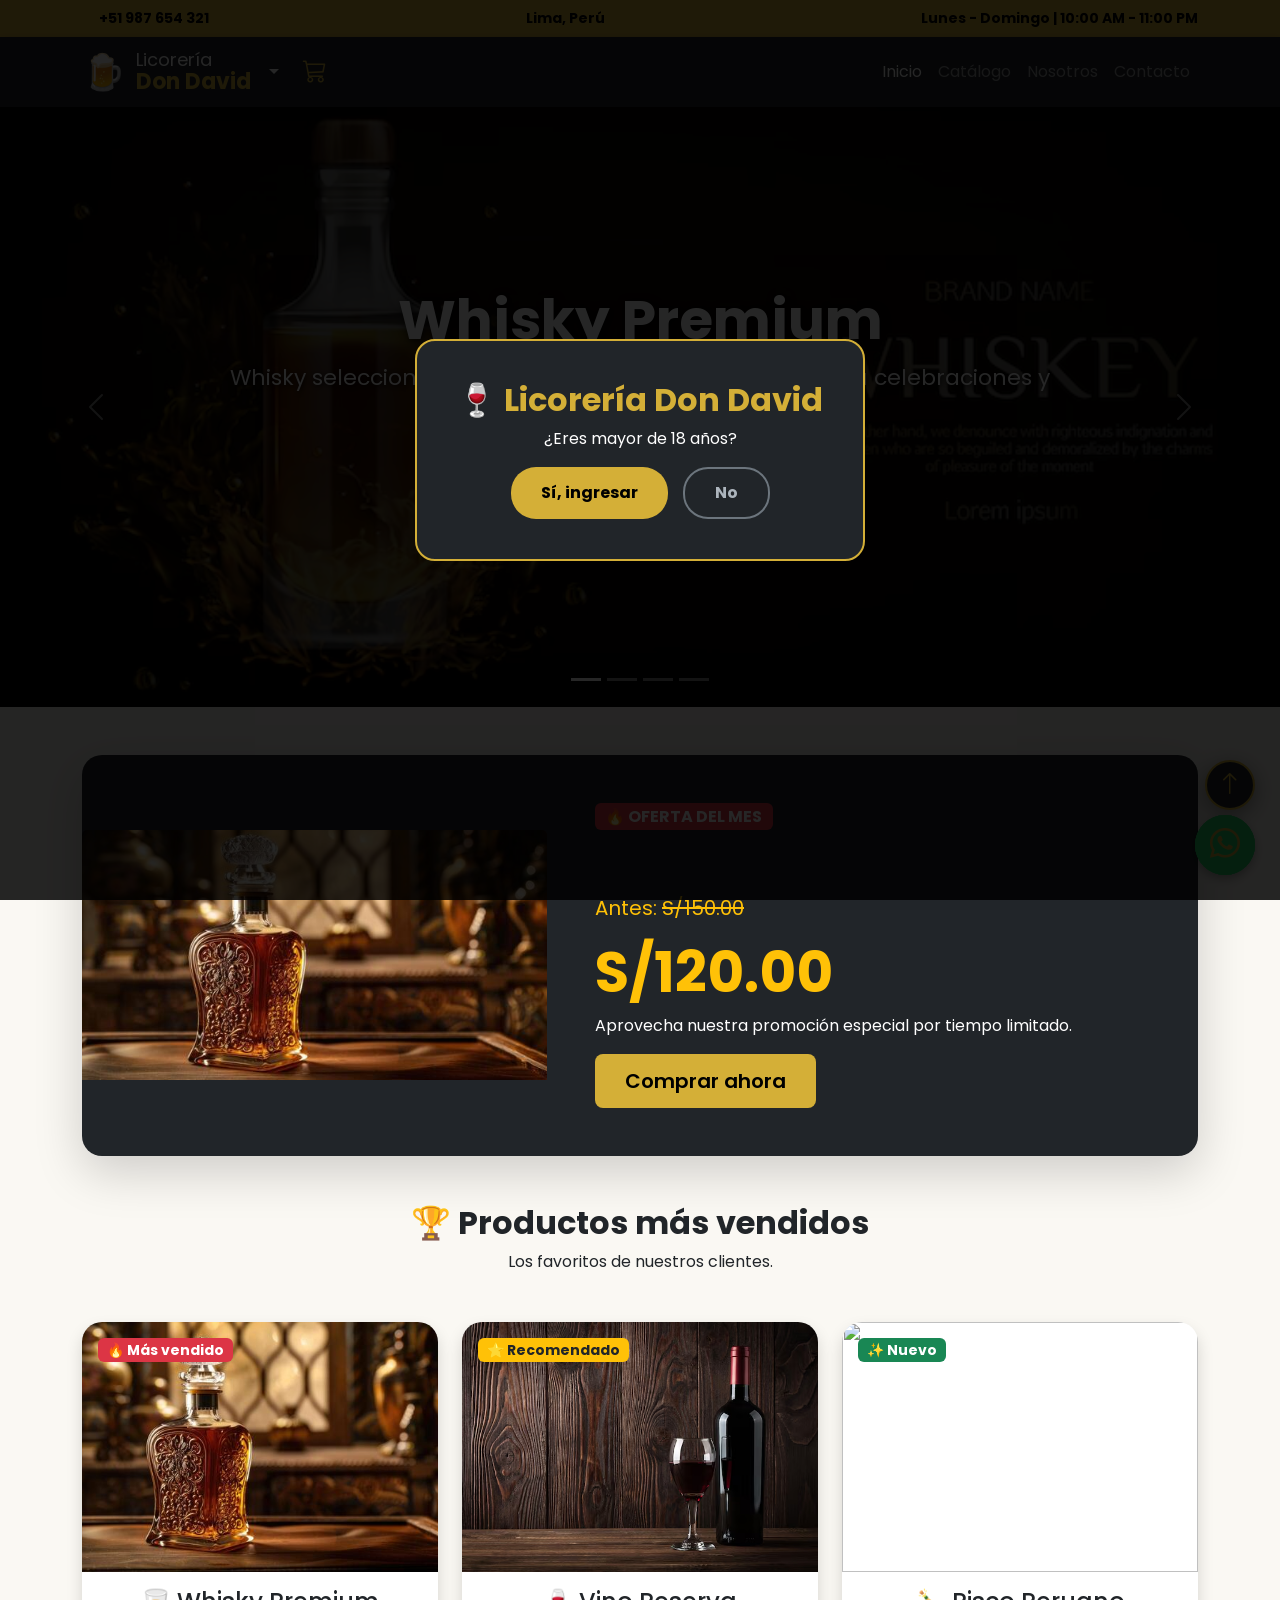
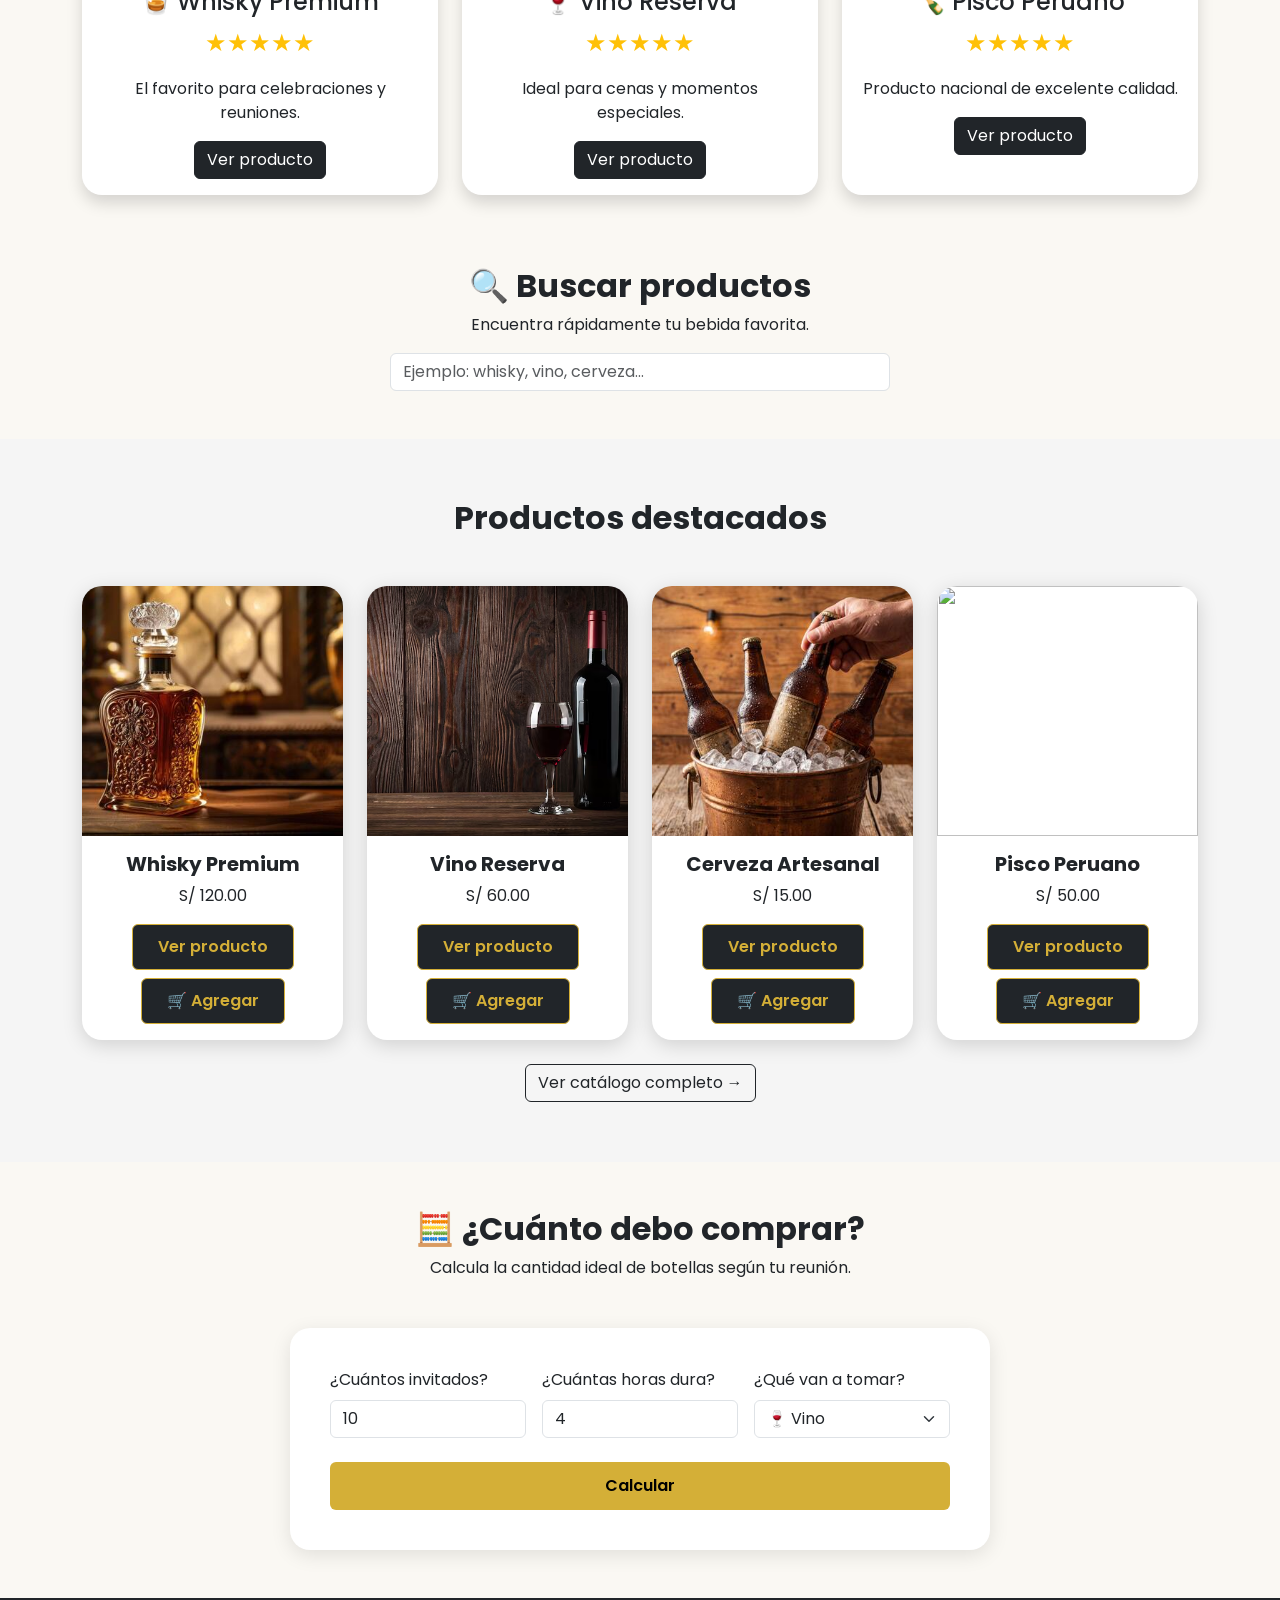
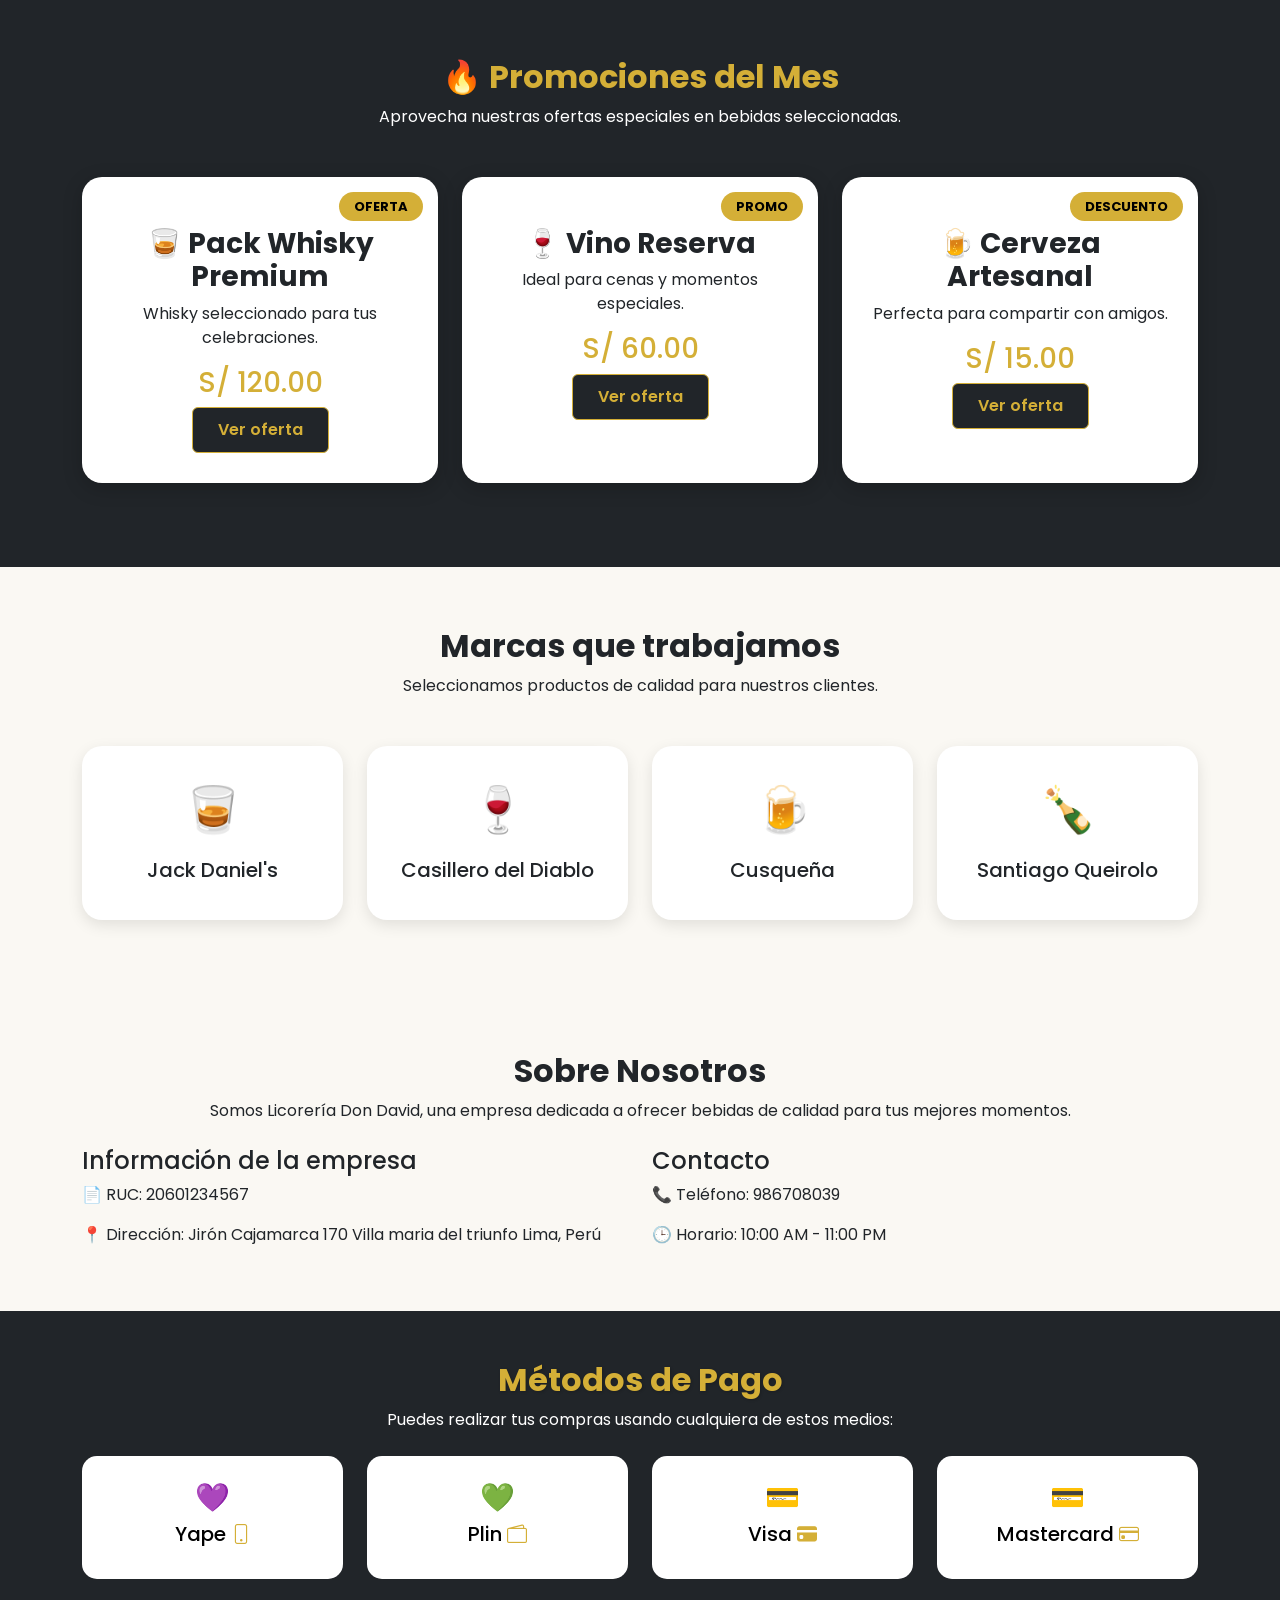
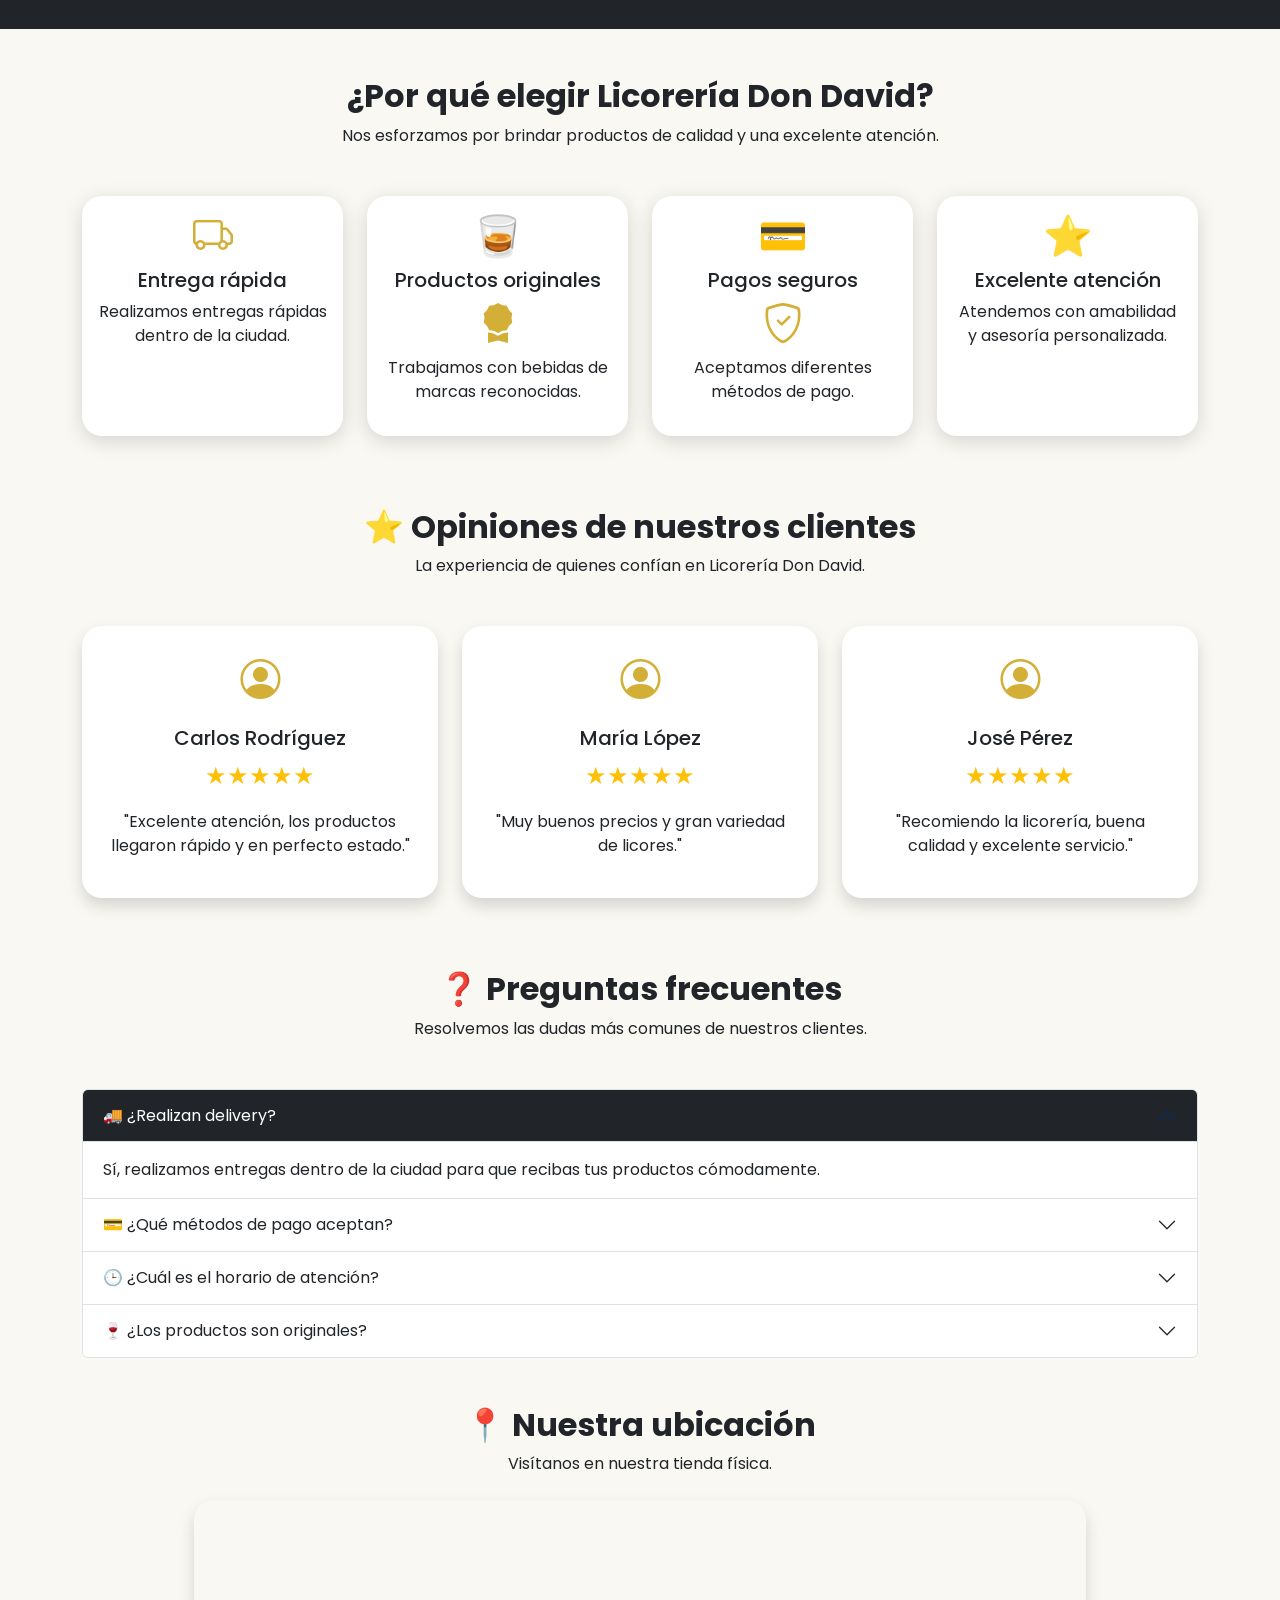
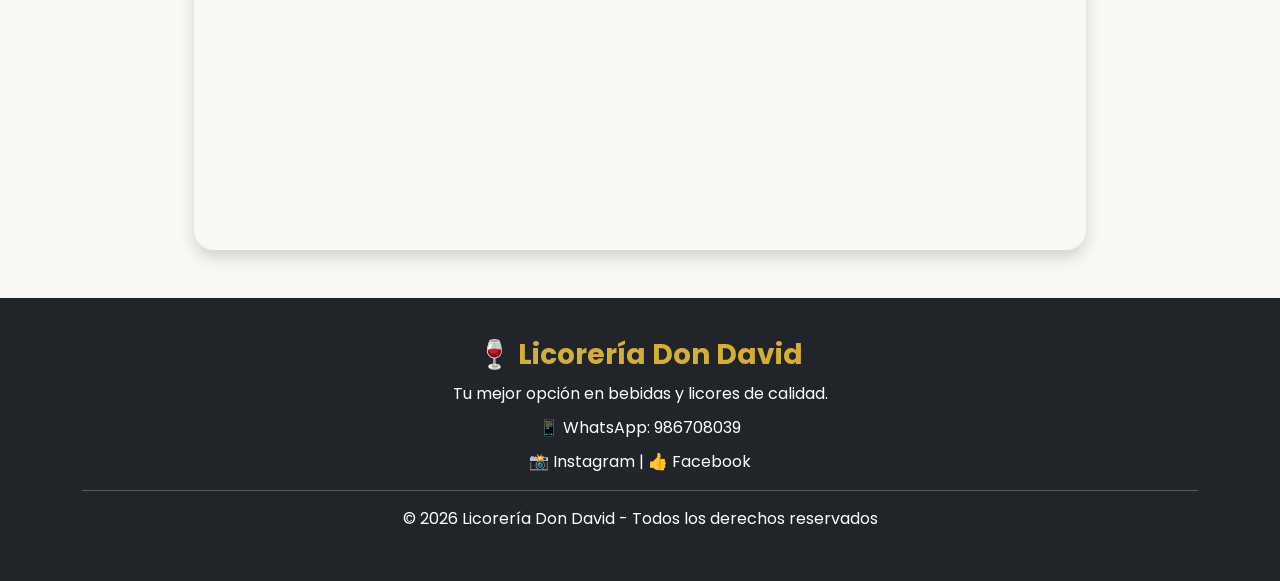
==== commit 94a4688c: "Agrega pestañas de Marcas, Métodos de pago, Por qué elegirnos y Preguntas en Configuración" ====
--- a/index.html
+++ b/index.html
@@ -61,9 +61,9 @@
 
     <div class="container d-flex justify-content-between">
 
-        <span>
+             <span>
 <i class="bi bi-telephone-fill"></i>
-+51 987 654 321
+<span id="topbarTelefono">+51 987 654 321</span>
 </span>
 
 <span>
@@ -73,7 +73,7 @@
 
 <span>
 <i class="bi bi-clock-fill"></i>
-Lunes - Domingo | 10:00 AM - 11:00 PM
+<span id="topbarHorario">Lunes - Domingo | 10:00 AM - 11:00 PM</span>
 </span>
 
     </div>
@@ -690,14 +690,9 @@
             Sobre Nosotros
         </h2>
 
-        <p>
+        <p id="quienesSomosTexto">
             Somos Licorería Don David, una empresa dedicada
             a ofrecer bebidas de calidad para tus mejores momentos.
-        </p>
-
-        <p>
-            Contamos con productos originales, buenos precios
-            y atención personalizada.
         </p>
 
     </div>
@@ -715,7 +710,7 @@
             </p>
 
             <p>
-                📍 Dirección: Jirón Cajamarca 170 Villa maria del triunfo Lima, Perú
+                📍 Dirección: <span id="nosotrosDireccion">Jirón Cajamarca 170 Villa maria del triunfo Lima, Perú</span>
             </p>
 
         </div>
@@ -727,11 +722,11 @@
             </h4>
 
             <p>
-                📞 Teléfono: 986708039
+                📞 Teléfono: <span id="nosotrosTelefono">986708039</span>
             </p>
 
             <p>
-                🕒 Horario: 10:00 AM - 11:00 PM
+                🕒 Horario: <span id="nosotrosHorario">10:00 AM - 11:00 PM</span>
             </p>
 
         </div>
--- a/style.css
+++ b/style.css
@@ -3,7 +3,6 @@
     font-family: Arial, sans-serif;
 
 }
-
 
 /* BANNER */
 
@@ -23,7 +22,6 @@
 
 }
 
-
 .hero h1,
 .hero p,
 .hero a{
@@ -32,7 +30,6 @@
 
 }
 
-
 @keyframes aparecer{
 
     from{
@@ -43,7 +40,6 @@
 
     }
 
-
     to{
 
         opacity:1;
@@ -54,8 +50,6 @@
 
 }
 
-
-
 .hero h1 {
 
     font-size: 50px;
@@ -64,7 +58,6 @@
 
 }
 
-
 .hero p {
 
     font-size: 22px;
@@ -80,7 +73,6 @@
     background: #f5f5f5;
 
 }
-
 
 .card {
 
@@ -99,7 +91,6 @@
 
 }
 
-
 .card:hover{
 
     transform:translateY(-10px);
@@ -110,7 +101,6 @@
 
 }
 
-
 .card:hover {
 
     transform: translateY(-15px);
@@ -119,14 +109,12 @@
 
 }
 
-
 .card:hover {
 
     transform: translateY(-10px);
 
 }
 
-
 .card img {
 
     height: 250px;
@@ -135,7 +123,6 @@
 
 }
 
-
 .card-title {
 
     font-weight: bold;
@@ -154,7 +141,6 @@
 
 }
 
-
 .pago-card {
 
     background: white;
@@ -169,7 +155,6 @@
 
 }
 
-
 .pago-card:hover {
 
     transform: translateY(-8px);
@@ -188,13 +173,11 @@
 
 }
 
-
 .footer h3 {
 
     color: #d4af37;
 
 }
-
 
 .footer p {
 
@@ -275,7 +258,6 @@
 
 }
 
-
 .whatsapp:hover {
 
     transform: scale(1.1);
@@ -296,7 +278,6 @@
 
 }
 
-
 .btn-warning:hover {
 
     background: #b8962e;
@@ -309,7 +290,6 @@
 
 }
 
-
 h2 {
 
     color: #b8860b;
@@ -331,7 +311,6 @@
     padding: 12px 30px;
 
 }
-
 
 .btn-warning:hover {
 
@@ -507,8 +486,6 @@
 
 }
 
-
-
 .carousel-caption{
 
     top:50%;
@@ -517,7 +494,6 @@
 
 }
 
-
 .carousel-caption h1{
 
     font-size:55px;
@@ -533,14 +509,11 @@
 
 }
 
-
-
 .carousel-caption p{
 
     font-size:22px;
 
 }
-
 
 .carousel-caption .btn{
 
@@ -561,14 +534,12 @@
 }
 /* PRODUCTOS MÁS VENDIDOS */
 
-
 .card{
 
     overflow:hidden;
 
 }
 
-
 .card img{
 
     height:250px;
@@ -577,7 +548,6 @@
 
 }
 
-
 .badge{
 
     z-index:2;
@@ -587,14 +557,12 @@
 }
 /* TESTIMONIOS */
 
-
 .bi-person-circle{
 
     color:#d4af37;
 
 }
 
-
 .card:hover{
 
     transform:translateY(-8px);
@@ -602,7 +570,6 @@
 }
 /* PREGUNTAS FRECUENTES */
 
-
 .accordion-button:not(.collapsed){
 
     background-color:#212529;
@@ -611,7 +578,6 @@
 
 }
 
-
 .accordion-button:focus{
 
     box-shadow:none;
@@ -638,7 +604,6 @@
 
 }
 
-
 .mapa-container iframe{
 
     width:100%;
@@ -684,7 +649,6 @@
 
 }
 
-
 .volver-arriba:hover{
 
     background:#d4af37;
@@ -702,7 +666,6 @@
 
 }
 
-
 .volver-arriba:hover i{
 
     color:#212529;
@@ -734,7 +697,6 @@
 
 }
 
-
 .btn-warning:hover{
 
     background:#b8962e;
@@ -752,7 +714,6 @@
 
 }
 
-
 .footer h3{
 
     color:#d4af37;
@@ -815,7 +776,6 @@
 }
 /* TARJETAS DE PRODUCTOS */
 
-
 .producto-card{
 
     border:none;
@@ -830,8 +790,6 @@
 
 }
 
-
-
 .producto-card:hover{
 
     transform:translateY(-12px);
@@ -842,8 +800,6 @@
 
 }
 
-
-
 .imagen-producto{
 
     height:280px;
@@ -854,19 +810,14 @@
 
 }
 
-
-
 .producto-card:hover .imagen-producto{
 
     transform:scale(1.08);
 
 }
 
-
-
 /* BOTÓN PRODUCTO */
 
-
 .btn-producto{
 
     background:#212529;
@@ -881,8 +832,6 @@
 
 }
 
-
-
 .btn-producto:hover{
 
     background:#d4af37;
@@ -892,7 +841,6 @@
 }
 /* AVISO DE EDAD */
 
-
 #avisoEdad{
 
     position:fixed;
@@ -917,8 +865,6 @@
 
 }
 
-
-
 .aviso-contenido{
 
     background:#212529;
@@ -935,16 +881,12 @@
 
 }
 
-
-
 .aviso-contenido h2{
 
     color:#d4af37;
 
 }
 
-
-
 .aviso-contenido button{
 
     background:#d4af37;
@@ -990,7 +932,6 @@
 }
 /* PROMOCIONES */
 
-
 .promociones{
 
     background:#212529;
@@ -1001,15 +942,11 @@
 
 }
 
-
-
 .promociones h2{
 
     color:#d4af37;
 
 }
-
-
 
 .promo-card{
 
@@ -1036,7 +973,6 @@
 
 }
 
-
 .promo-card:hover{
 
     transform:scale(1.05);
@@ -1045,8 +981,6 @@
 
 }
 
-
-
 .promo-card:hover{
 
     transform:translateY(-10px);
@@ -1055,16 +989,12 @@
 
 }
 
-
-
 .promo-card h3{
 
     margin-top:20px;
 
 }
 
-
-
 .promo-card h4{
 
     color:#d4af37;
@@ -1073,8 +1003,6 @@
 
 }
 
-
-
 .etiqueta{
 
     position:absolute;
@@ -1098,7 +1026,6 @@
 }
 /* MARCAS */
 
-
 .marcas{
 
     padding:60px 0;
@@ -1107,15 +1034,11 @@
 
 }
 
-
-
 .marcas h2{
 
     color:#212529;
 
 }
-
-
 
 .marca-card{
 
@@ -1136,7 +1059,6 @@
 
 }
 
-
 .marca-card:hover{
 
     transform:rotate(2deg) scale(1.05);
@@ -1145,16 +1067,12 @@
 
 }
 
-
-
 .marca-card h5{
 
     margin-top:15px;
 
 }
 
-
-
 .marca-card:hover{
 
     transform:translateY(-10px);
@@ -1164,7 +1082,6 @@
 }
 /* LOGO */
 
-
 .logo{
 
     display:flex;
@@ -1181,8 +1098,6 @@
 
 }
 
-
-
 .logo strong{
 
     display:block;
@@ -1192,8 +1107,6 @@
     font-size:22px;
 
 }
-
-
 
 .logo-icon{
 
@@ -1435,156 +1348,14 @@
     font-size: 11px;
 }
 
-/* ============================================================
-   PANEL ADMIN — pantalla de login
-   ============================================================ */
-.admin-login-fondo {
-    min-height: 100vh;
-    background: #212529;
-    padding: 20px;
-}
-
-.admin-login-card {
-    background: white;
-    border-radius: 20px;
-    padding: 40px;
-    max-width: 380px;
-    width: 100%;
-    box-shadow: 0 10px 30px rgba(0,0,0,.3);
-}
-
-/* ============================================================
-   PANEL ADMIN — estilo tipo dashboard, deliberadamente distinto
-   al dorado/oscuro de la tienda pública (ver Fundamentacion de
-   decisiones: un panel de trabajo no lleva la piel de marca del
-   sitio de clientes).
-   ============================================================ */
-.admin-login-fondo {
-    min-height: 100vh;
-    background: #f8f9fa;
-    padding: 20px;
-}
-
-.admin-login-card {
-    background: white;
-    border: 1px solid #e9ecef;
-    border-radius: 16px;
-    padding: 40px;
-    max-width: 380px;
-    width: 100%;
-}
-
-.admin-shell {
-    min-height: 100vh;
-    background: #f8f9fa;
-}
-
-.admin-topbar {
-    background: white;
-    border-bottom: 1px solid #e9ecef;
-    padding: 12px 20px;
-}
-
-.admin-sidebar {
-    width: 240px;
-    background: white;
-}
-
-.admin-sidebar .offcanvas-header {
-    border-bottom: 1px solid #e9ecef;
-}
-
-@media (min-width: 768px) {
-    .admin-sidebar {
-        border-right: 1px solid #e9ecef;
-    }
-}
-
-.admin-nav-item {
-    display: flex;
-    align-items: center;
-    gap: 10px;
-    padding: 10px 14px;
-    border-radius: 8px;
-    color: #495057;
-    text-decoration: none;
-    margin-bottom: 4px;
-    font-size: 14px;
-}
-
-.admin-nav-item:hover {
-    background: #f1f3f5;
-    color: #212529;
-}
-
-.admin-nav-item.activo {
-    background: #212529;
-    color: white;
-}
-
-.admin-nav-item.deshabilitado {
-    opacity: .5;
-    cursor: default;
-}
-
-.admin-pill {
-    flex: 0 0 auto;
-    border: 1px solid #dee2e6;
-    padding: 6px 16px;
-    border-radius: 20px;
-    font-size: 13px;
-    color: #495057;
-    background: white;
-    white-space: nowrap;
-}
-
-.admin-pill.activo {
-    background: #212529;
-    color: white;
-    border-color: #212529;
-}
-
-.admin-btn-nuevo {
-    background: #212529;
-    color: white;
-    border: none;
-    border-radius: 8px;
-    padding: 8px 16px;
-    font-size: 14px;
-    font-weight: 600;
-    display: inline-flex;
-    align-items: center;
-    gap: 6px;
-}
-
-.admin-product-card {
-    border: 1px solid #e9ecef;
-    border-radius: 12px;
-    overflow: hidden;
-    background: white;
-}
-
-.admin-product-card-img {
-    background: #f1f3f5;
-    height: 110px;
-    display: flex;
-    align-items: center;
-    justify-content: center;
-    position: relative;
-    color: #adb5bd;
-    font-size: 28px;
-}
-
-.admin-badge {
-    position: absolute;
-    top: 8px;
-    left: 8px;
-    font-size: 11px;
-    font-weight: 600;
-    padding: 3px 10px;
-    border-radius: 20px;
-}
-
-.admin-badge.mas-vendido { background: #d1e7dd; color: #0f5132; }
-.admin-badge.nuevo { background: #cfe2ff; color: #084298; }
-.admin-badge.recomendado { background: #fff3cd; color: #664d03; }
+/* Descripción de producto formateada (negrita/viñetas desde el
+   panel) — justificada por defecto. */
+#pp-descripcion p {
+    text-align: justify;
+    margin-bottom: 8px;
+}
+
+#pp-descripcion ul {
+    text-align: left;
+    padding-left: 20px;
+}
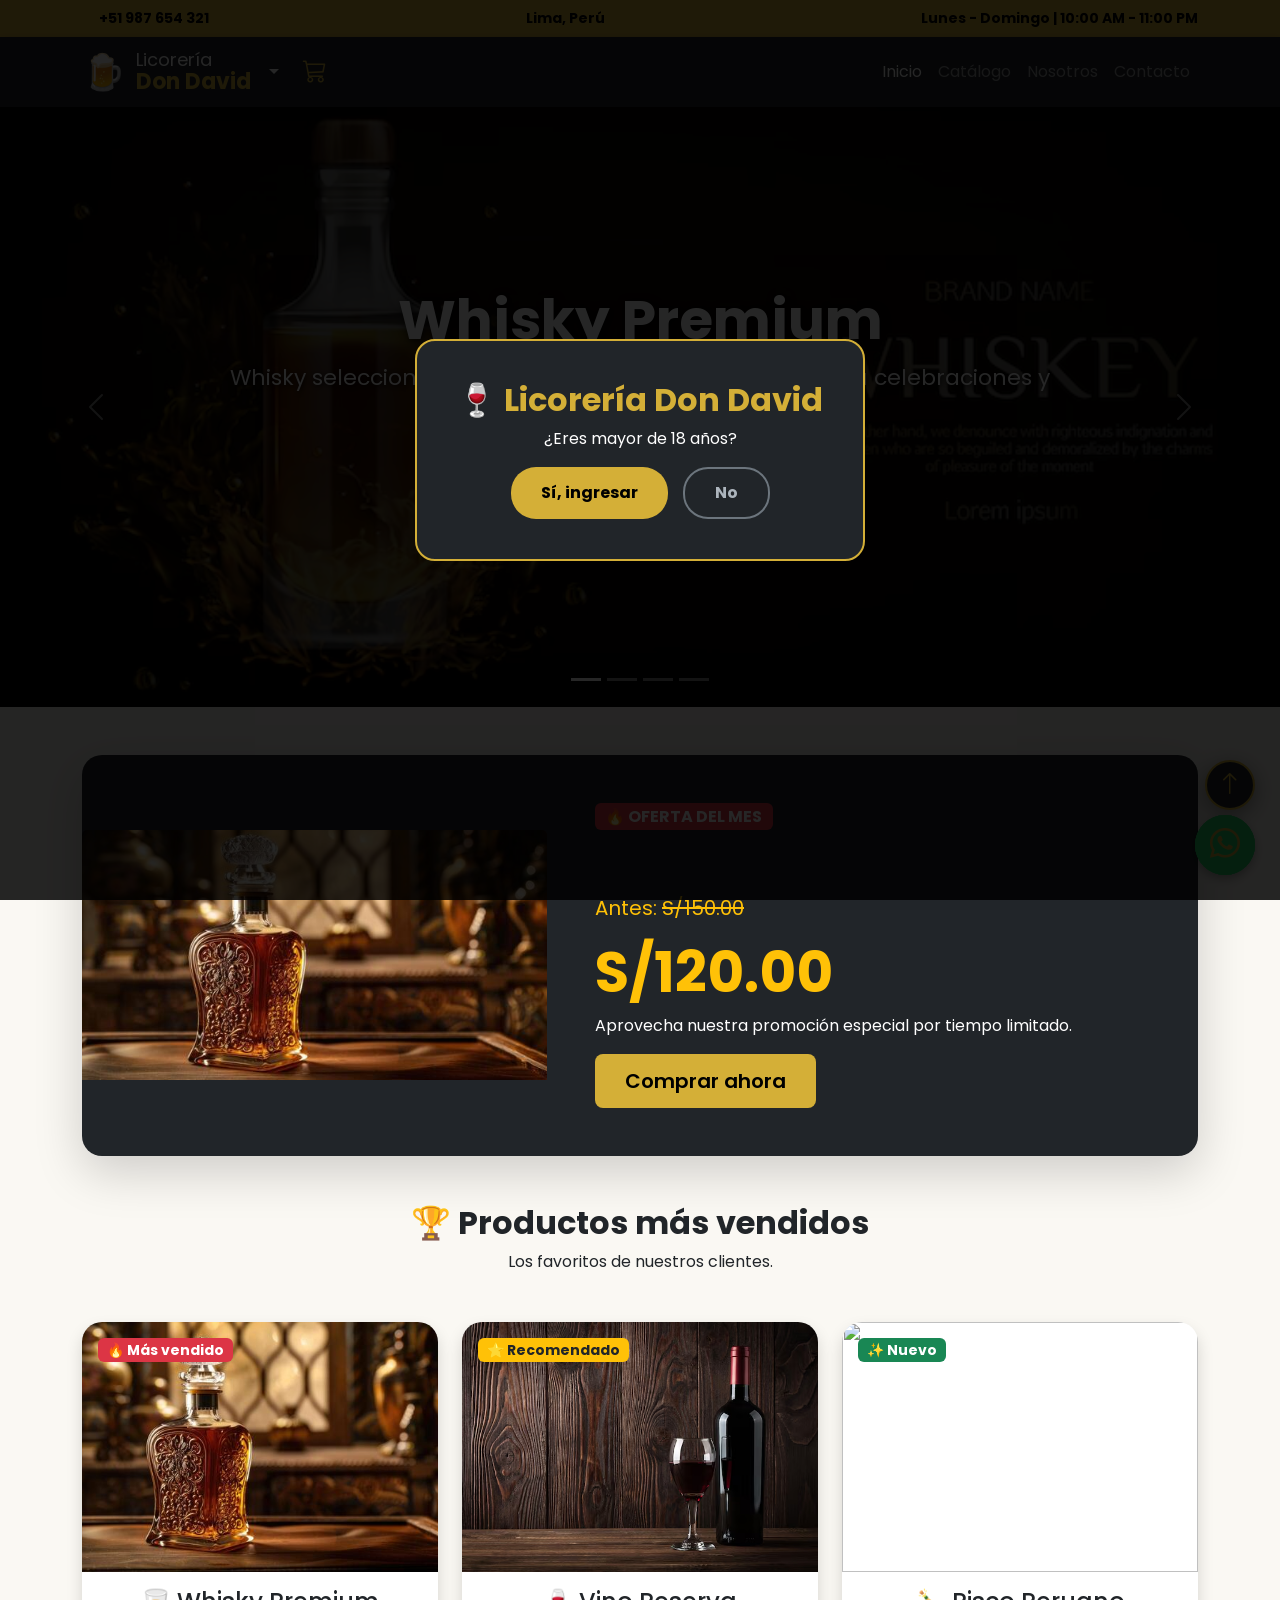
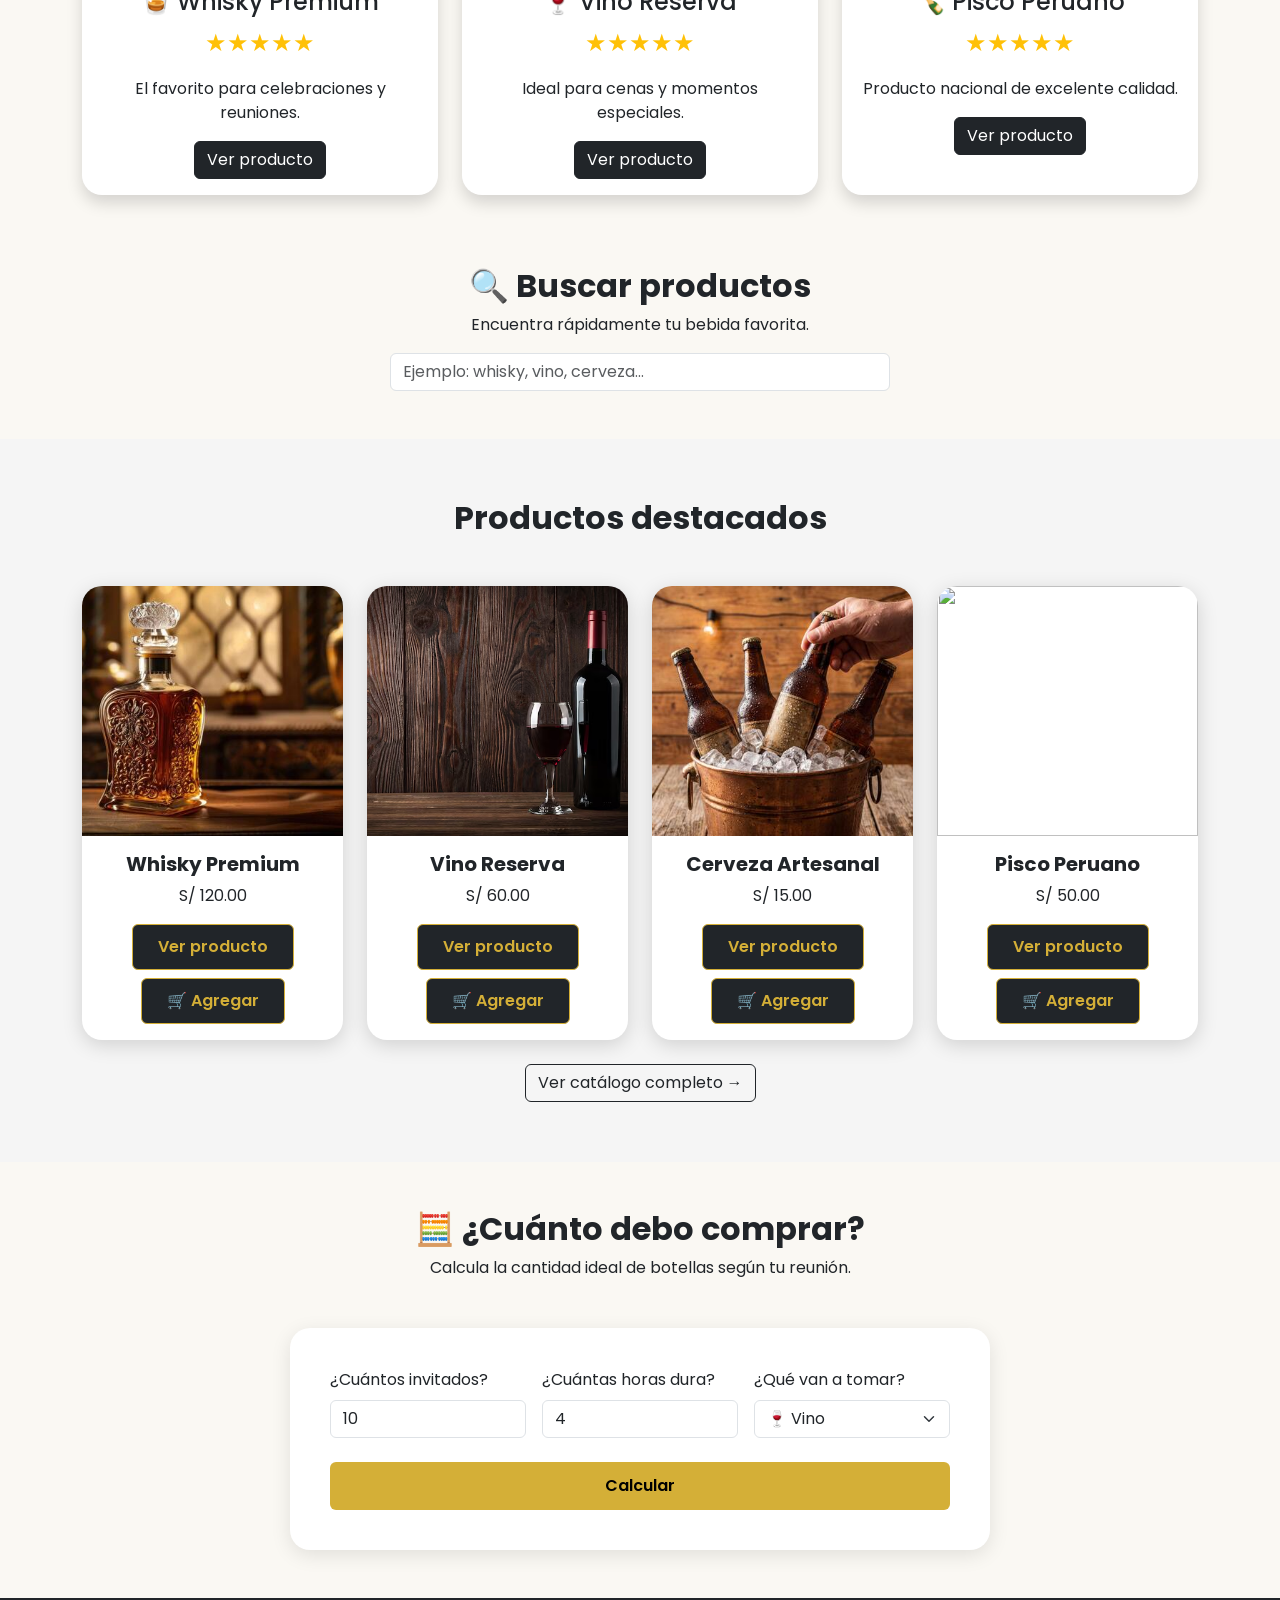
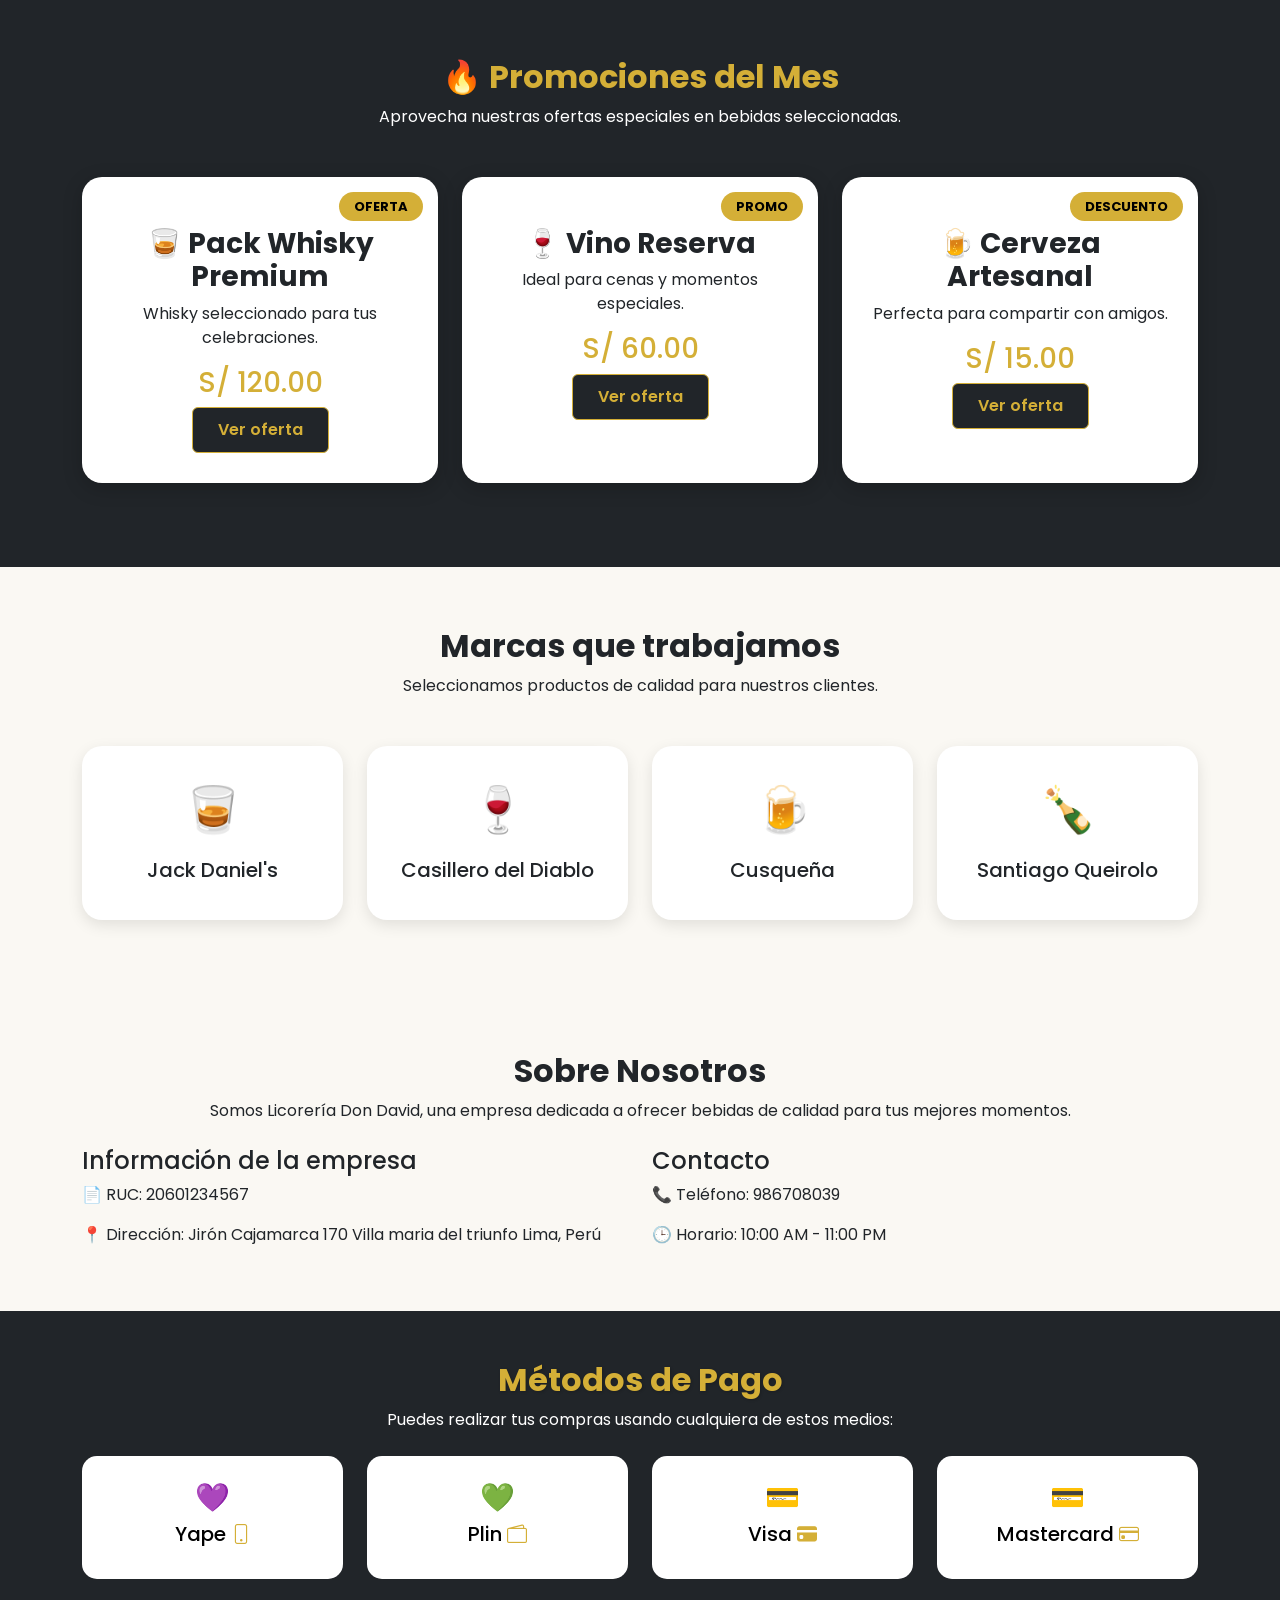
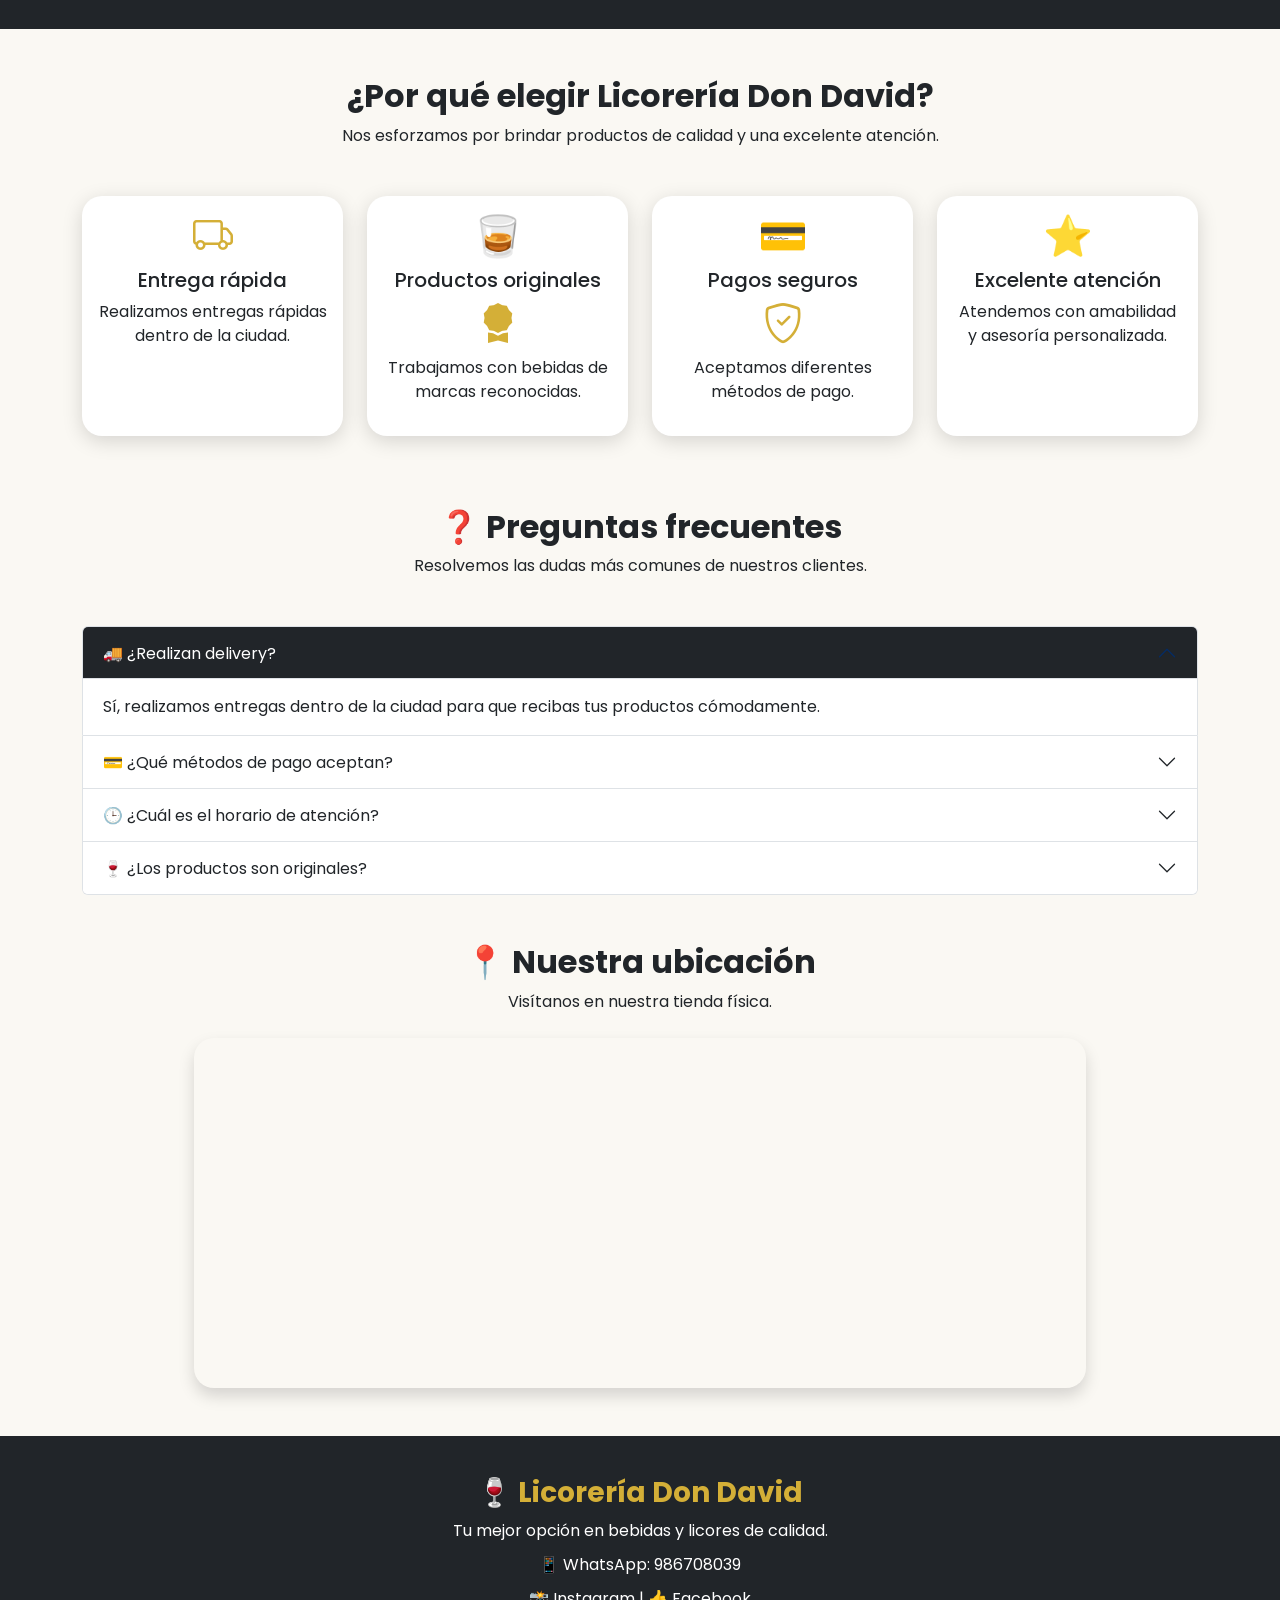
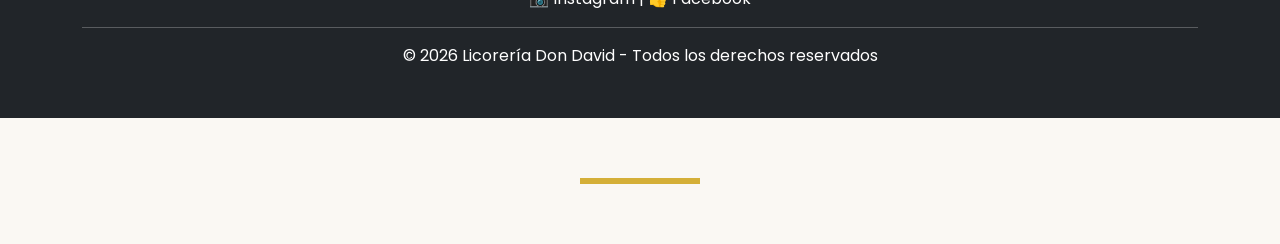
==== commit 9d46ca21: "halokate" ====
--- a/index.html
+++ b/index.html
@@ -61,7 +61,7 @@
 
     <div class="container d-flex justify-content-between">
 
-             <span>
+        <span>
 <i class="bi bi-telephone-fill"></i>
 <span id="topbarTelefono">+51 987 654 321</span>
 </span>
@@ -616,7 +616,7 @@
             Seleccionamos productos de calidad para nuestros clientes.
         </p>
 
-        <div class="row mt-5">
+        <div class="row mt-5" id="grillaMarcas">
 
             <div class="col-md-3 mb-4">
 
@@ -749,7 +749,7 @@
             Puedes realizar tus compras usando cualquiera de estos medios:
         </p>
 
-        <div class="row mt-4">
+        <div class="row mt-4" id="grillaMetodosPago">
 
             <div class="col-md-3">
 
@@ -841,7 +841,7 @@
 
     </div>
 
-    <div class="row text-center">
+    <div class="row text-center" id="grillaPorQueElegirnos">
 
         <div class="col-md-3 mb-4">
 
@@ -904,108 +904,6 @@
                 
 
                 <p>Atendemos con amabilidad y asesoría personalizada.</p>
-
-            </div>
-
-        </div>
-
-    </div>
-
-</section>
-<!-- TESTIMONIOS -->
-
-<section class="container my-5">
-
-    <div class="text-center mb-5">
-
-        <h2>
-            ⭐ Opiniones de nuestros clientes
-        </h2>
-
-        <p>
-            La experiencia de quienes confían en Licorería Don David.
-        </p>
-
-    </div>
-
-    <div class="row">
-
-        <div class="col-md-4 mb-4">
-
-            <div class="card shadow h-100 p-4 text-center">
-
-                <div class="mb-3">
-
-                    <i class="bi bi-person-circle fs-1"></i>
-
-                </div>
-
-                <h5>
-                    Carlos Rodríguez
-                </h5>
-
-                <p class="text-warning fs-4">
-                    ★★★★★
-                </p>
-
-                <p>
-                    "Excelente atención, los productos llegaron
-                    rápido y en perfecto estado."
-                </p>
-
-            </div>
-
-        </div>
-
-        <div class="col-md-4 mb-4">
-
-            <div class="card shadow h-100 p-4 text-center">
-
-                <div class="mb-3">
-
-                    <i class="bi bi-person-circle fs-1"></i>
-
-                </div>
-
-                <h5>
-                    María López
-                </h5>
-
-                <p class="text-warning fs-4">
-                    ★★★★★
-                </p>
-
-                <p>
-                    "Muy buenos precios y gran variedad
-                    de licores."
-                </p>
-
-            </div>
-
-        </div>
-
-        <div class="col-md-4 mb-4">
-
-            <div class="card shadow h-100 p-4 text-center">
-
-                <div class="mb-3">
-
-                    <i class="bi bi-person-circle fs-1"></i>
-
-                </div>
-
-                <h5>
-                    José Pérez
-                </h5>
-
-                <p class="text-warning fs-4">
-                    ★★★★★
-                </p>
-
-                <p>
-                    "Recomiendo la licorería, buena calidad
-                    y excelente servicio."
-                </p>
 
             </div>
 
@@ -1239,4 +1137,7 @@
     <script src="js/producto.js"></script>
     <script src="js/script.js"></script>
  
-    <hr+    <hr class="separador">
+</body>
+
+</html>
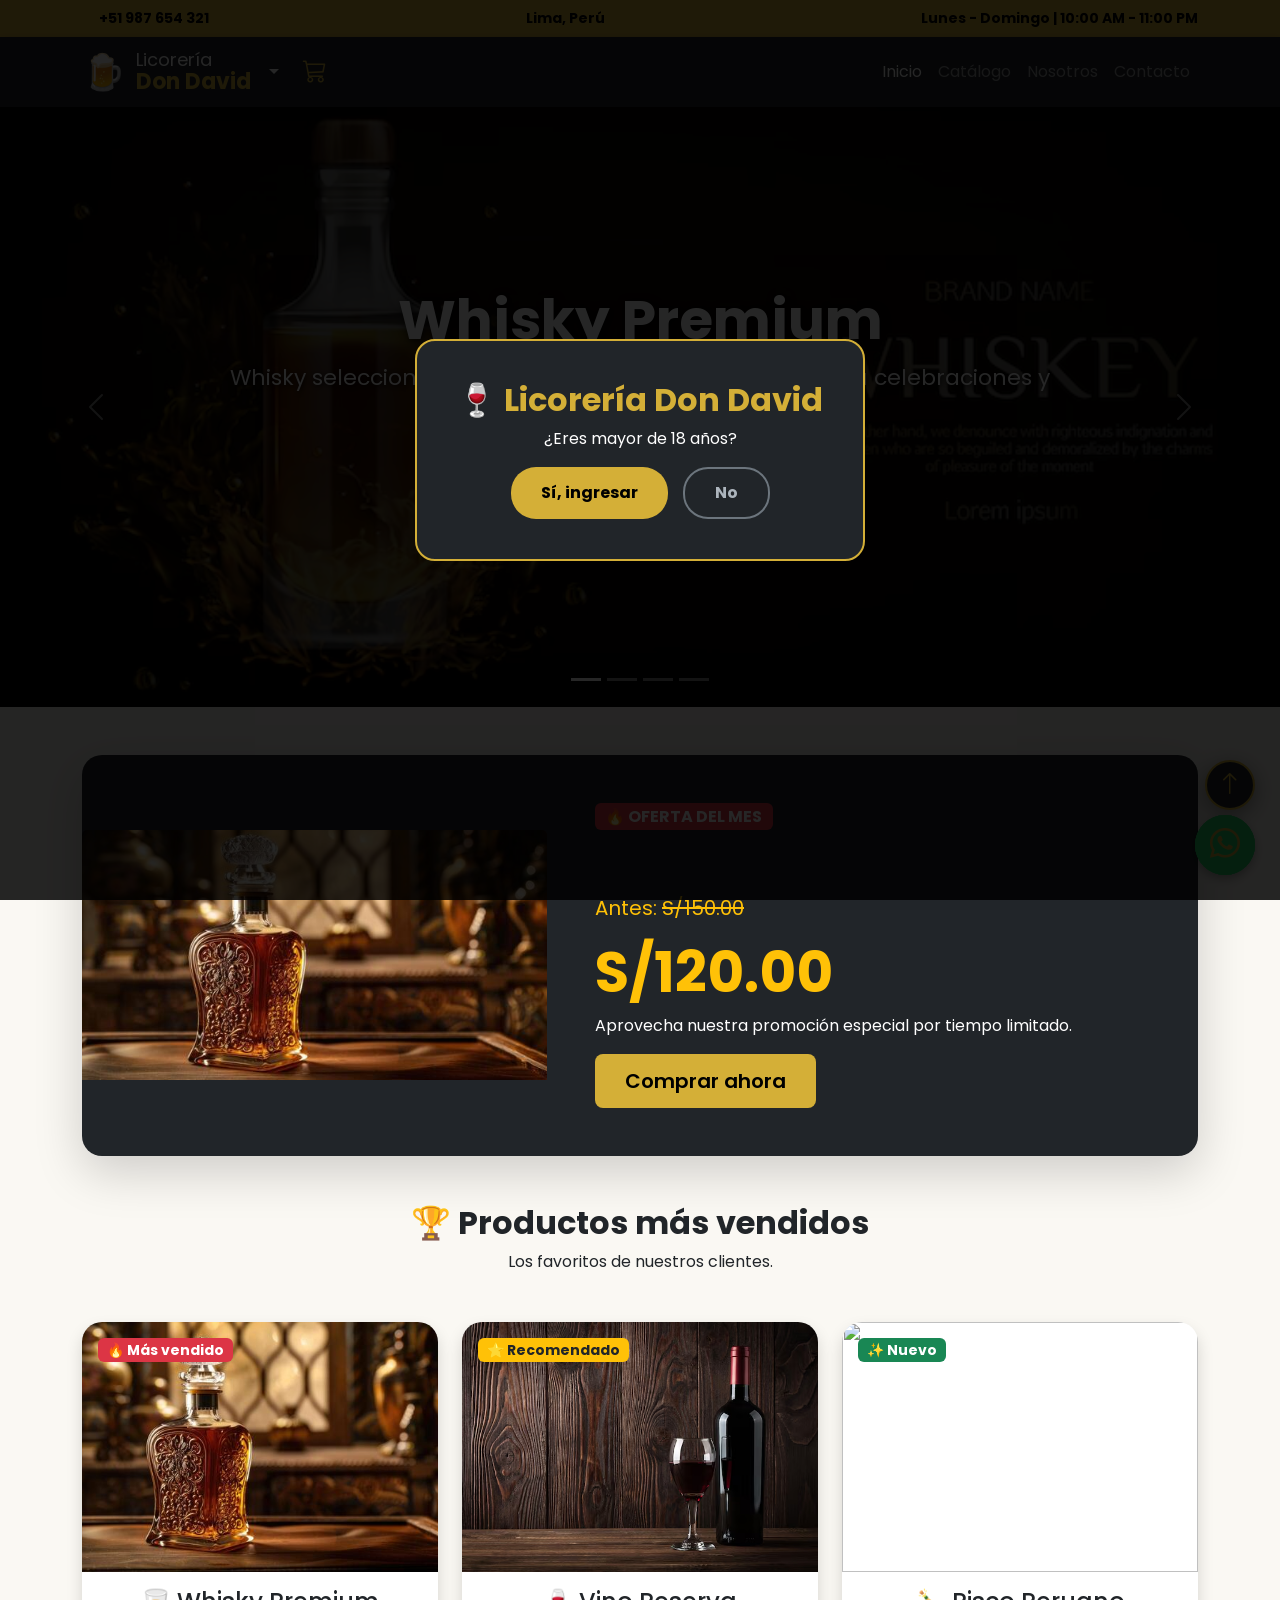
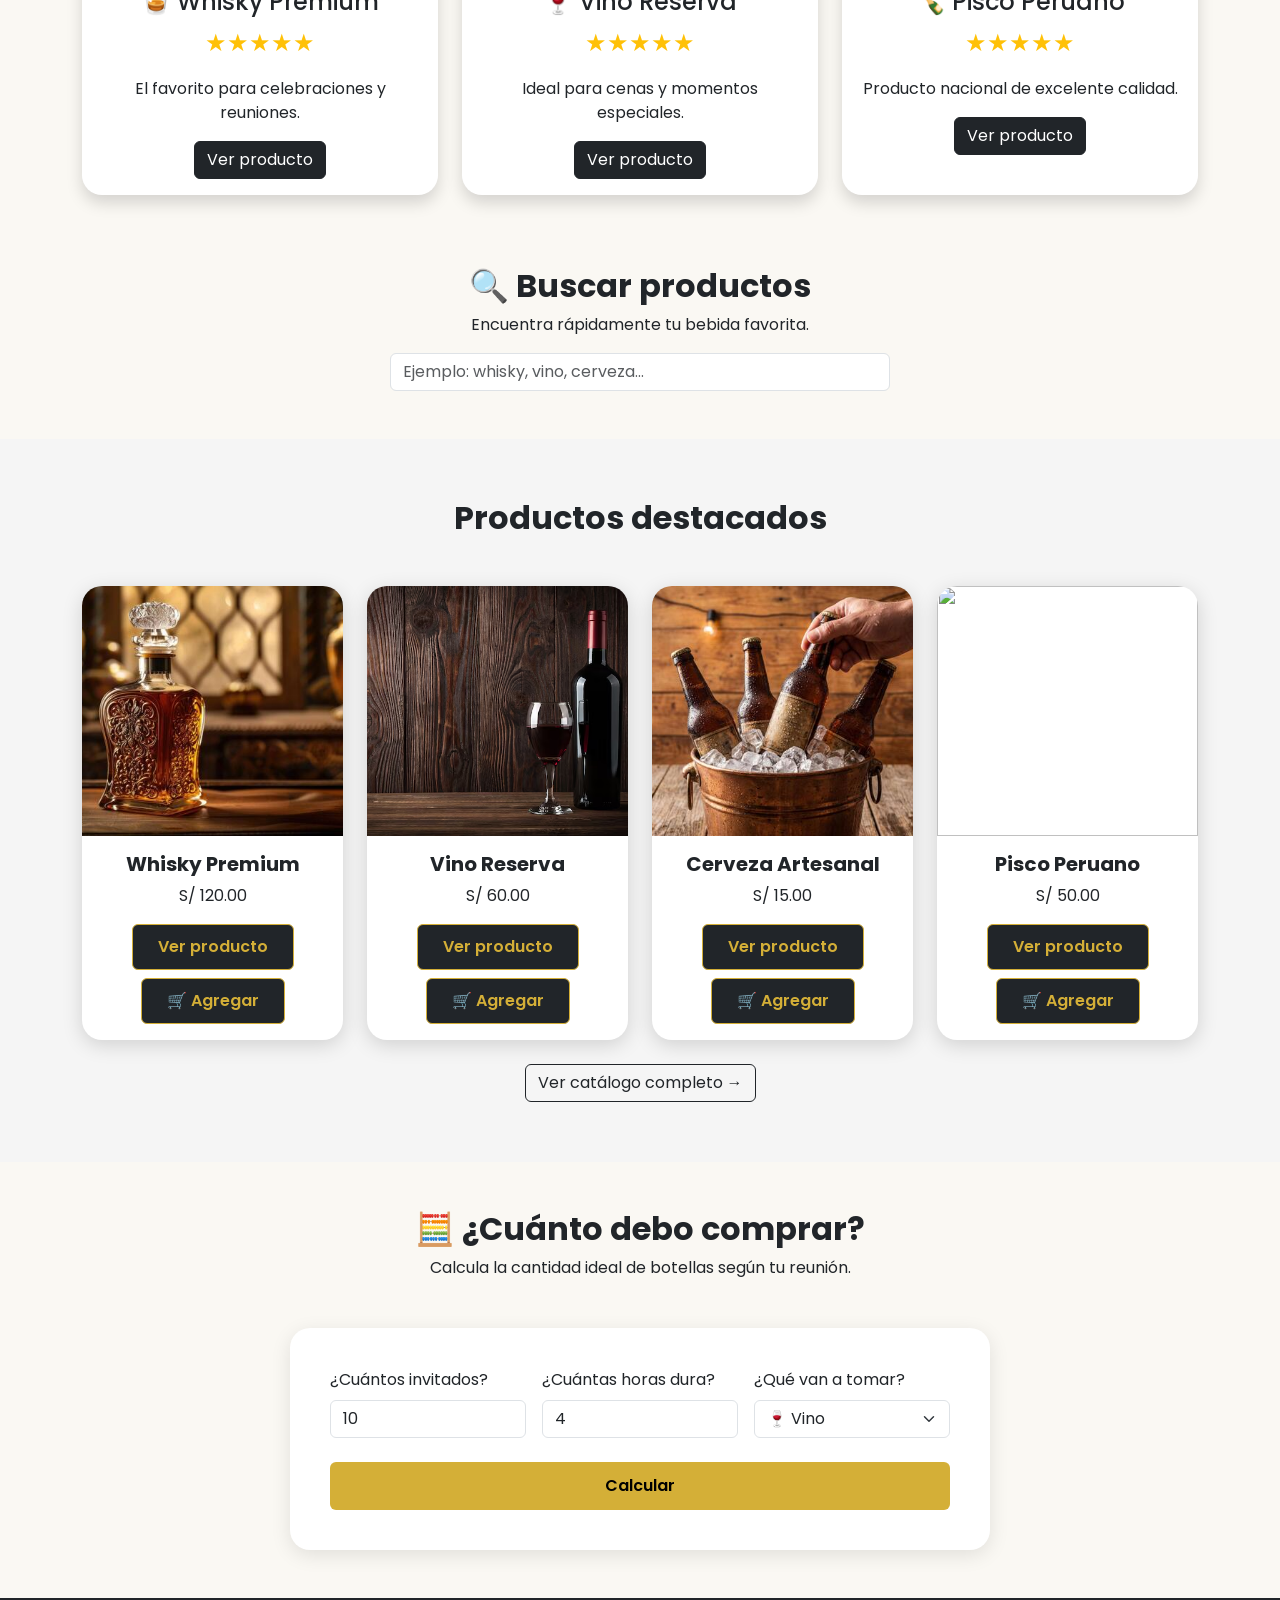
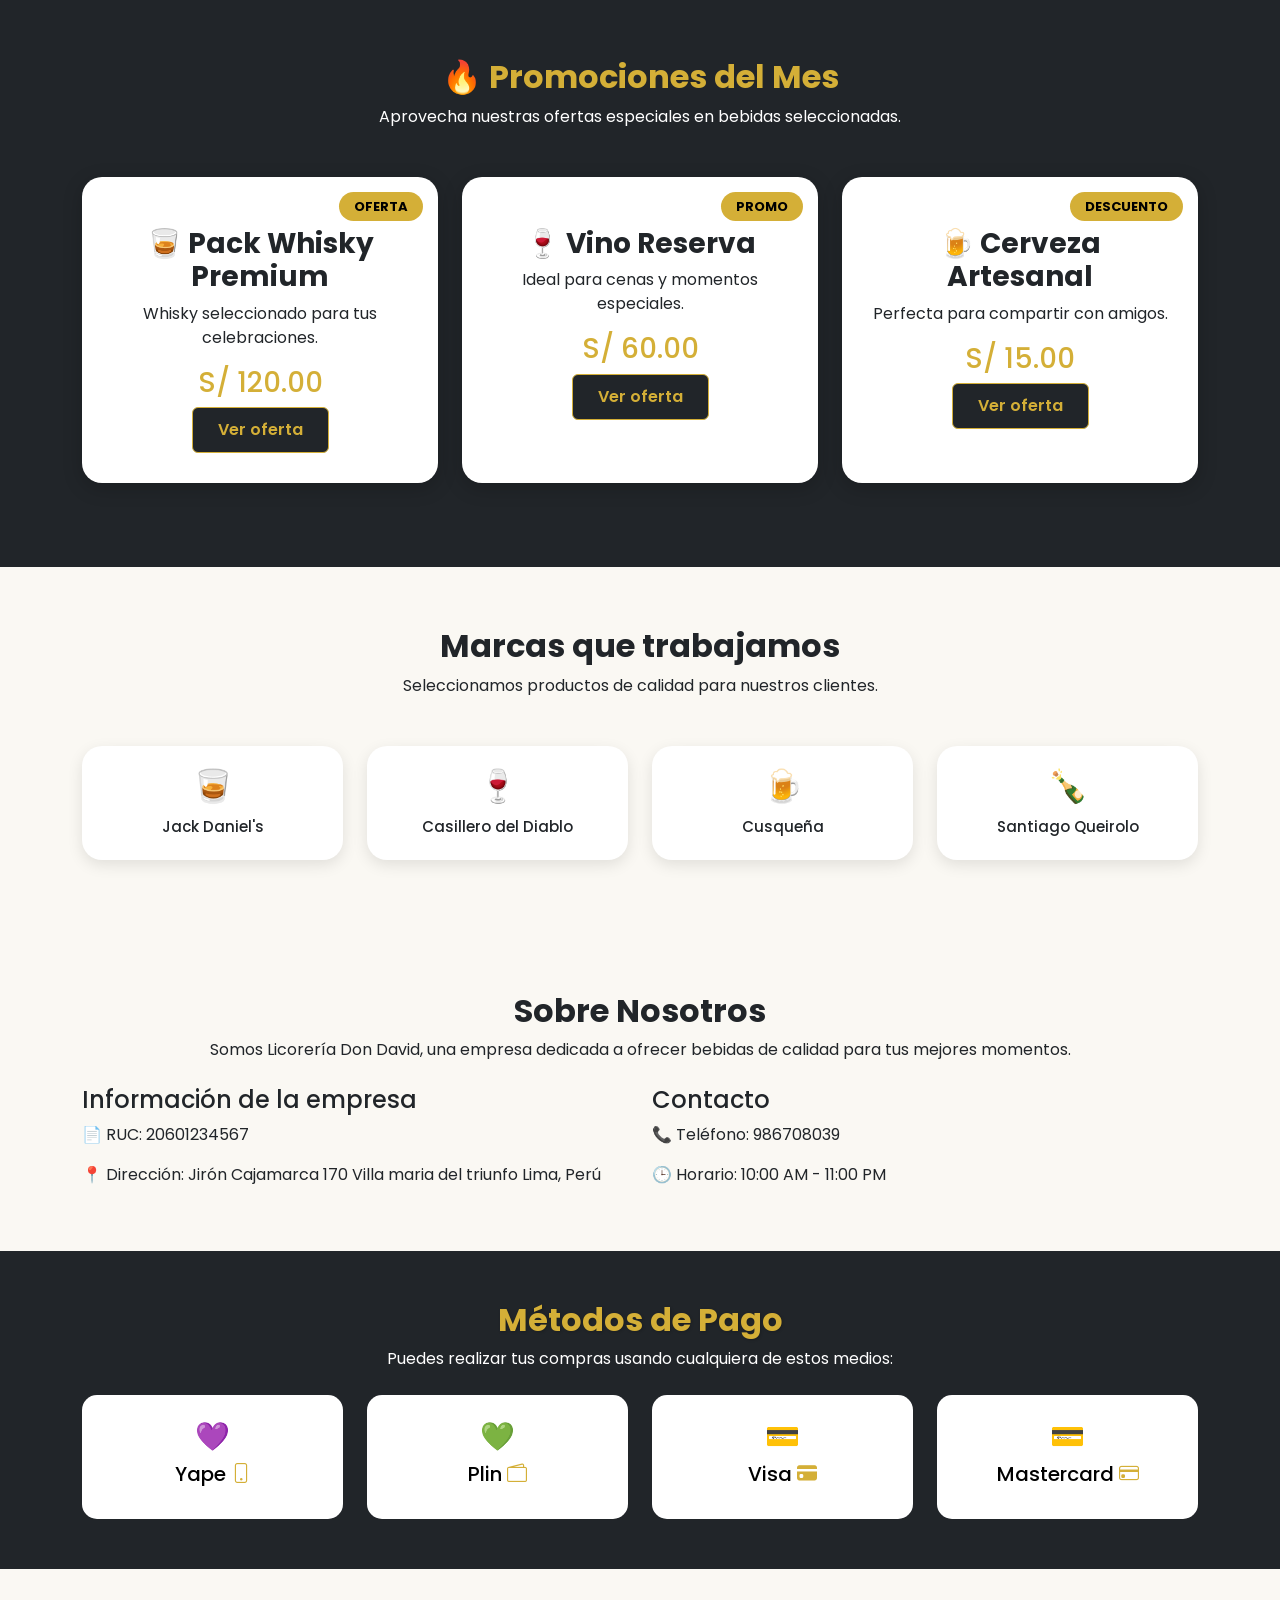
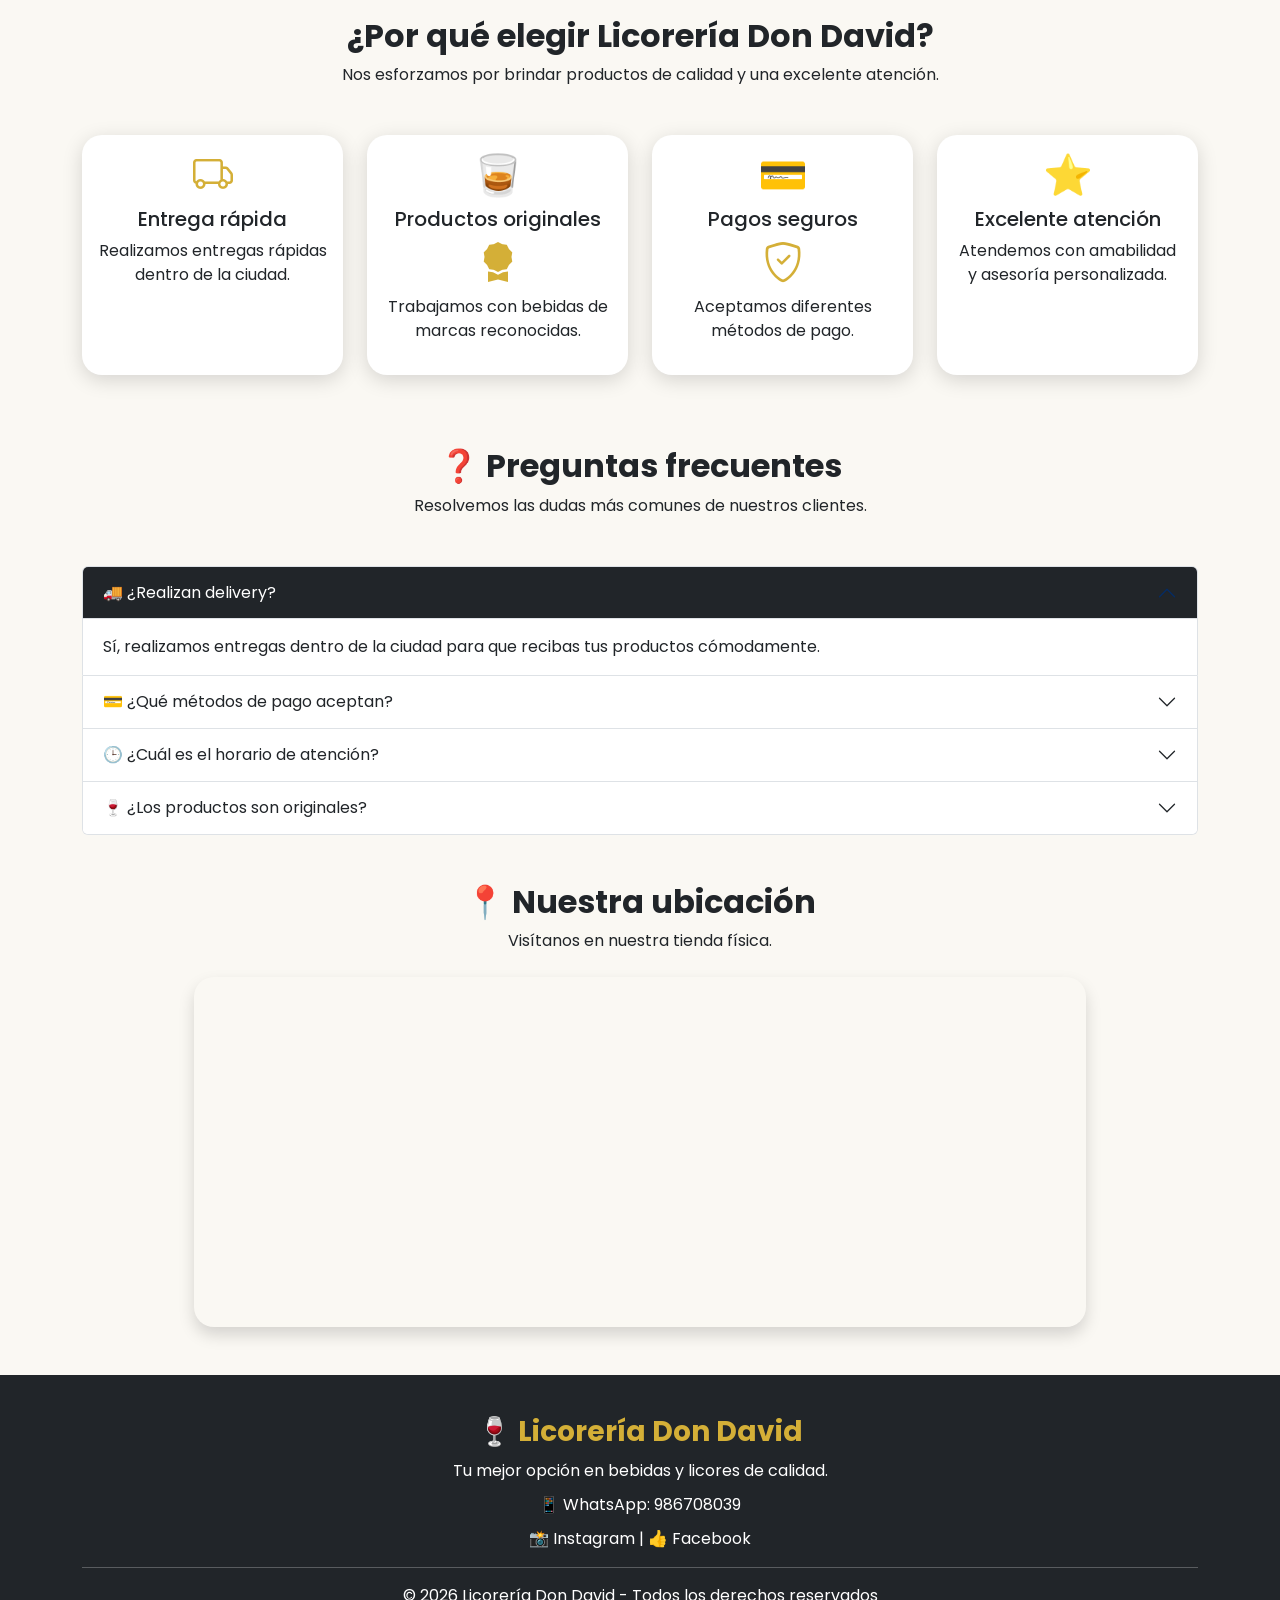
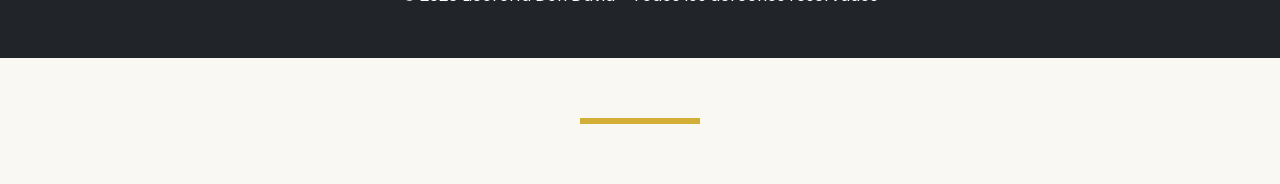
==== commit c3ca35d6: "sueño" ====
--- a/index.html
+++ b/index.html
@@ -618,7 +618,7 @@
 
         <div class="row mt-5" id="grillaMarcas">
 
-            <div class="col-md-3 mb-4">
+            <div class="col-6 col-md-3 mb-4">
 
                 <div class="marca-card">
 
--- a/style.css
+++ b/style.css
@@ -1044,32 +1044,23 @@
 
     background:white;
 
-    padding:30px;
+    padding:16px;
 
     border-radius:20px;
 
-    font-size:45px;
+    font-size:32px;
 
     box-shadow:0 5px 15px rgba(0,0,0,.1);
 
     transition:.3s;
-    .marca-card{
-
-    transition:.4s;
-
-}
-
-.marca-card:hover{
-
-    transform:rotate(2deg) scale(1.05);
-
-}
 
 }
 
 .marca-card h5{
 
-    margin-top:15px;
+    margin-top:8px;
+
+    font-size:15px;
 
 }
 
